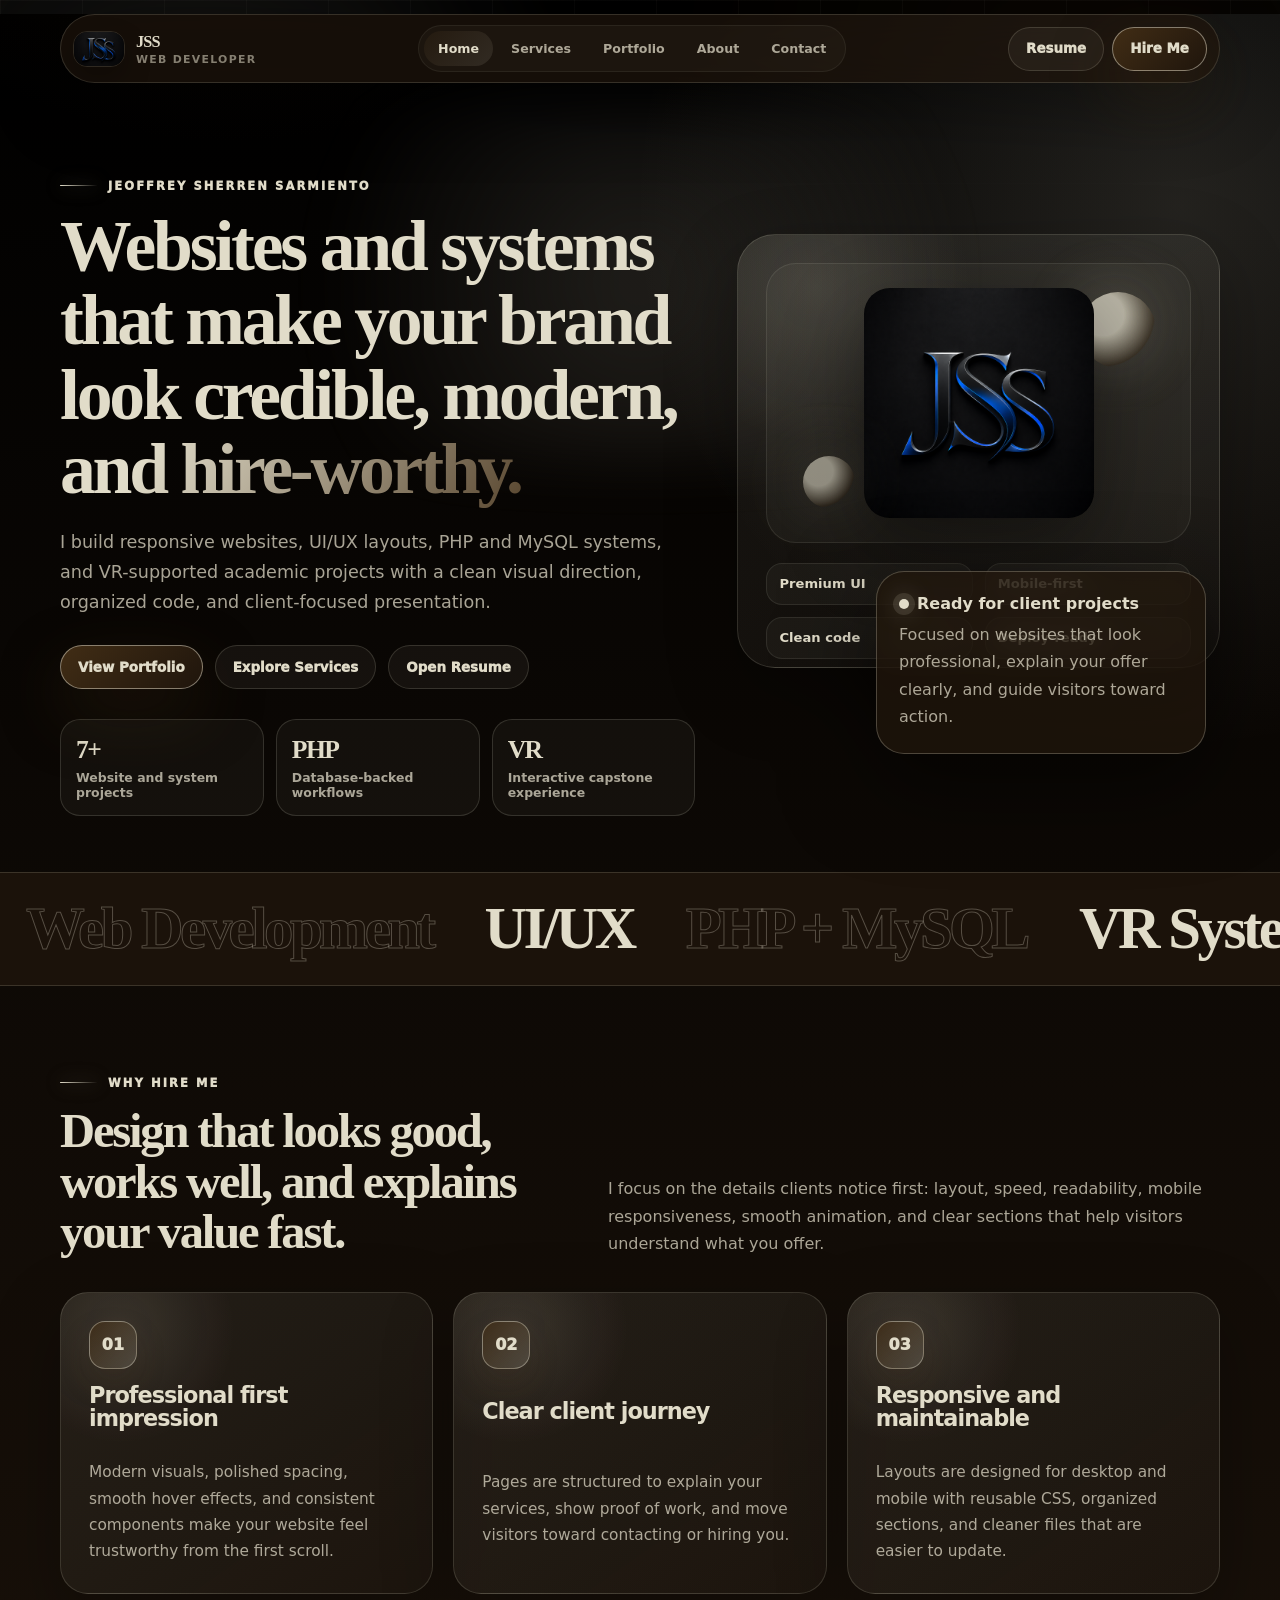
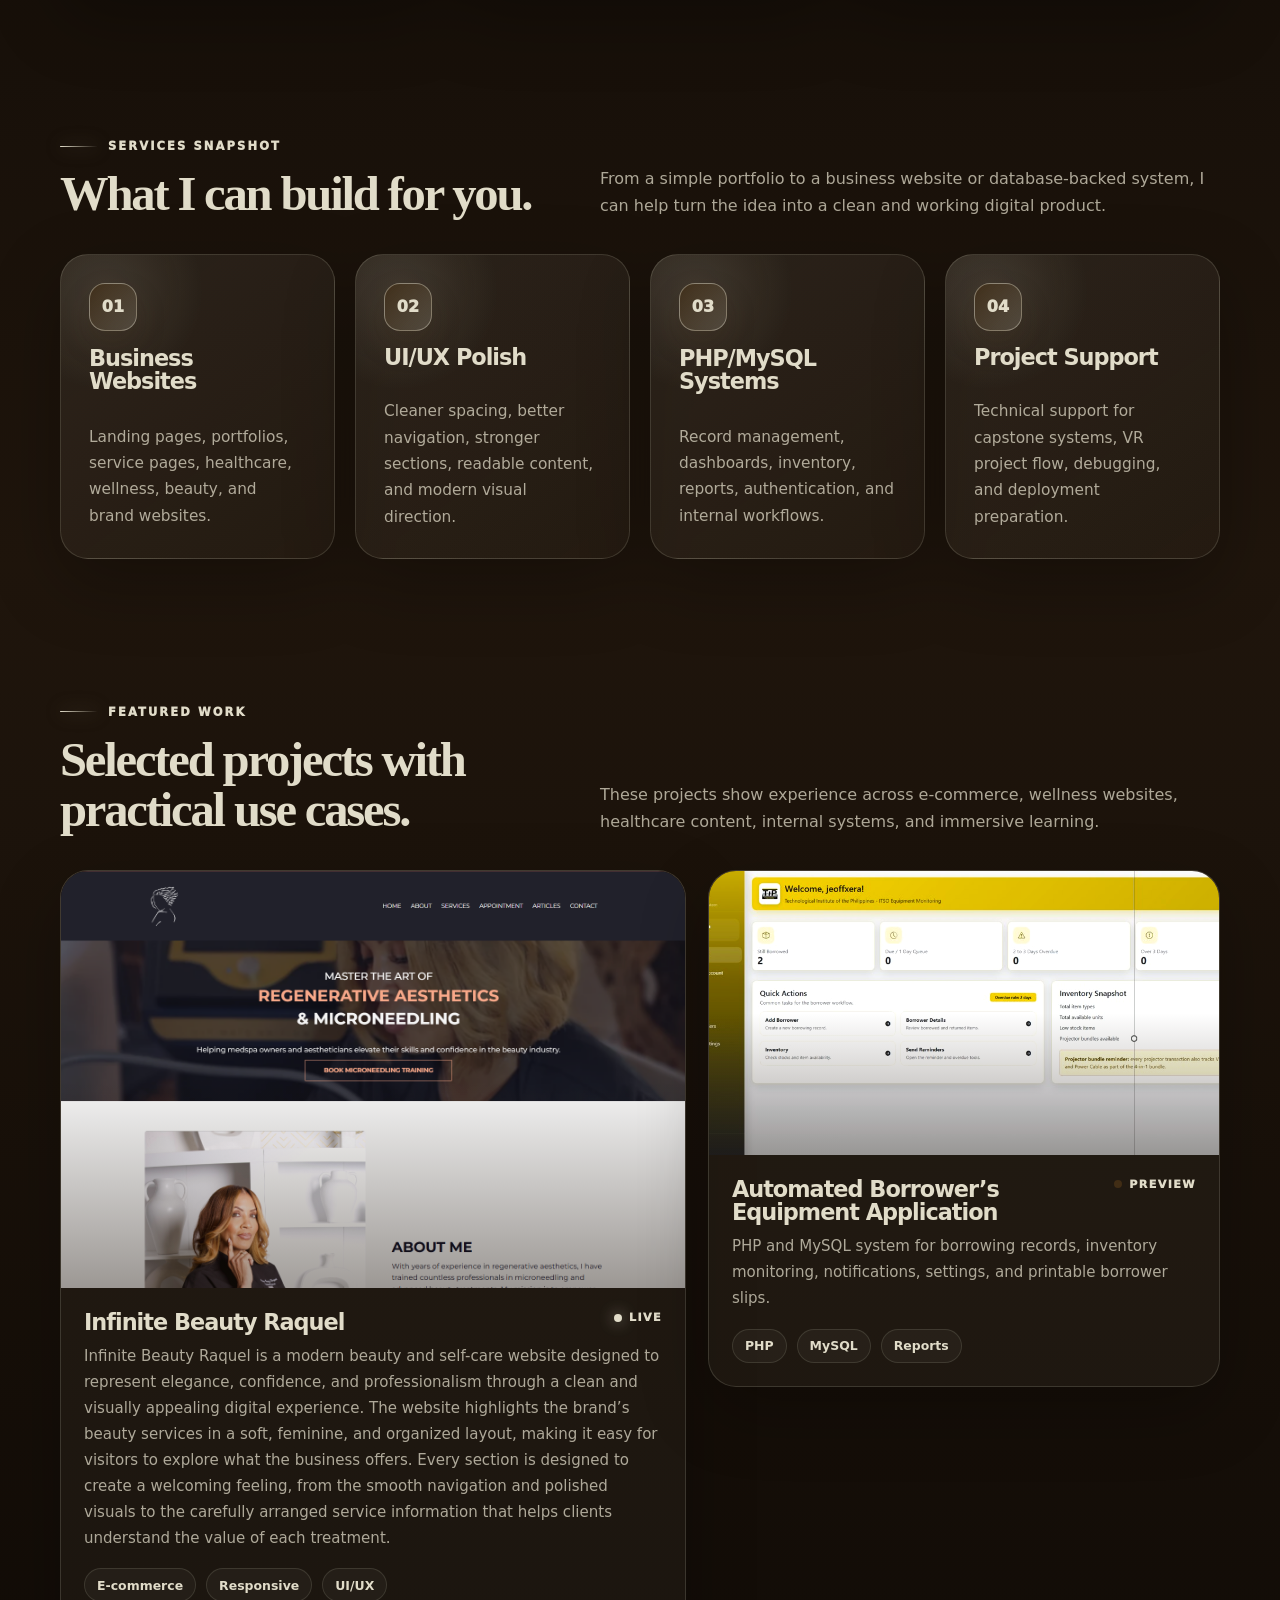
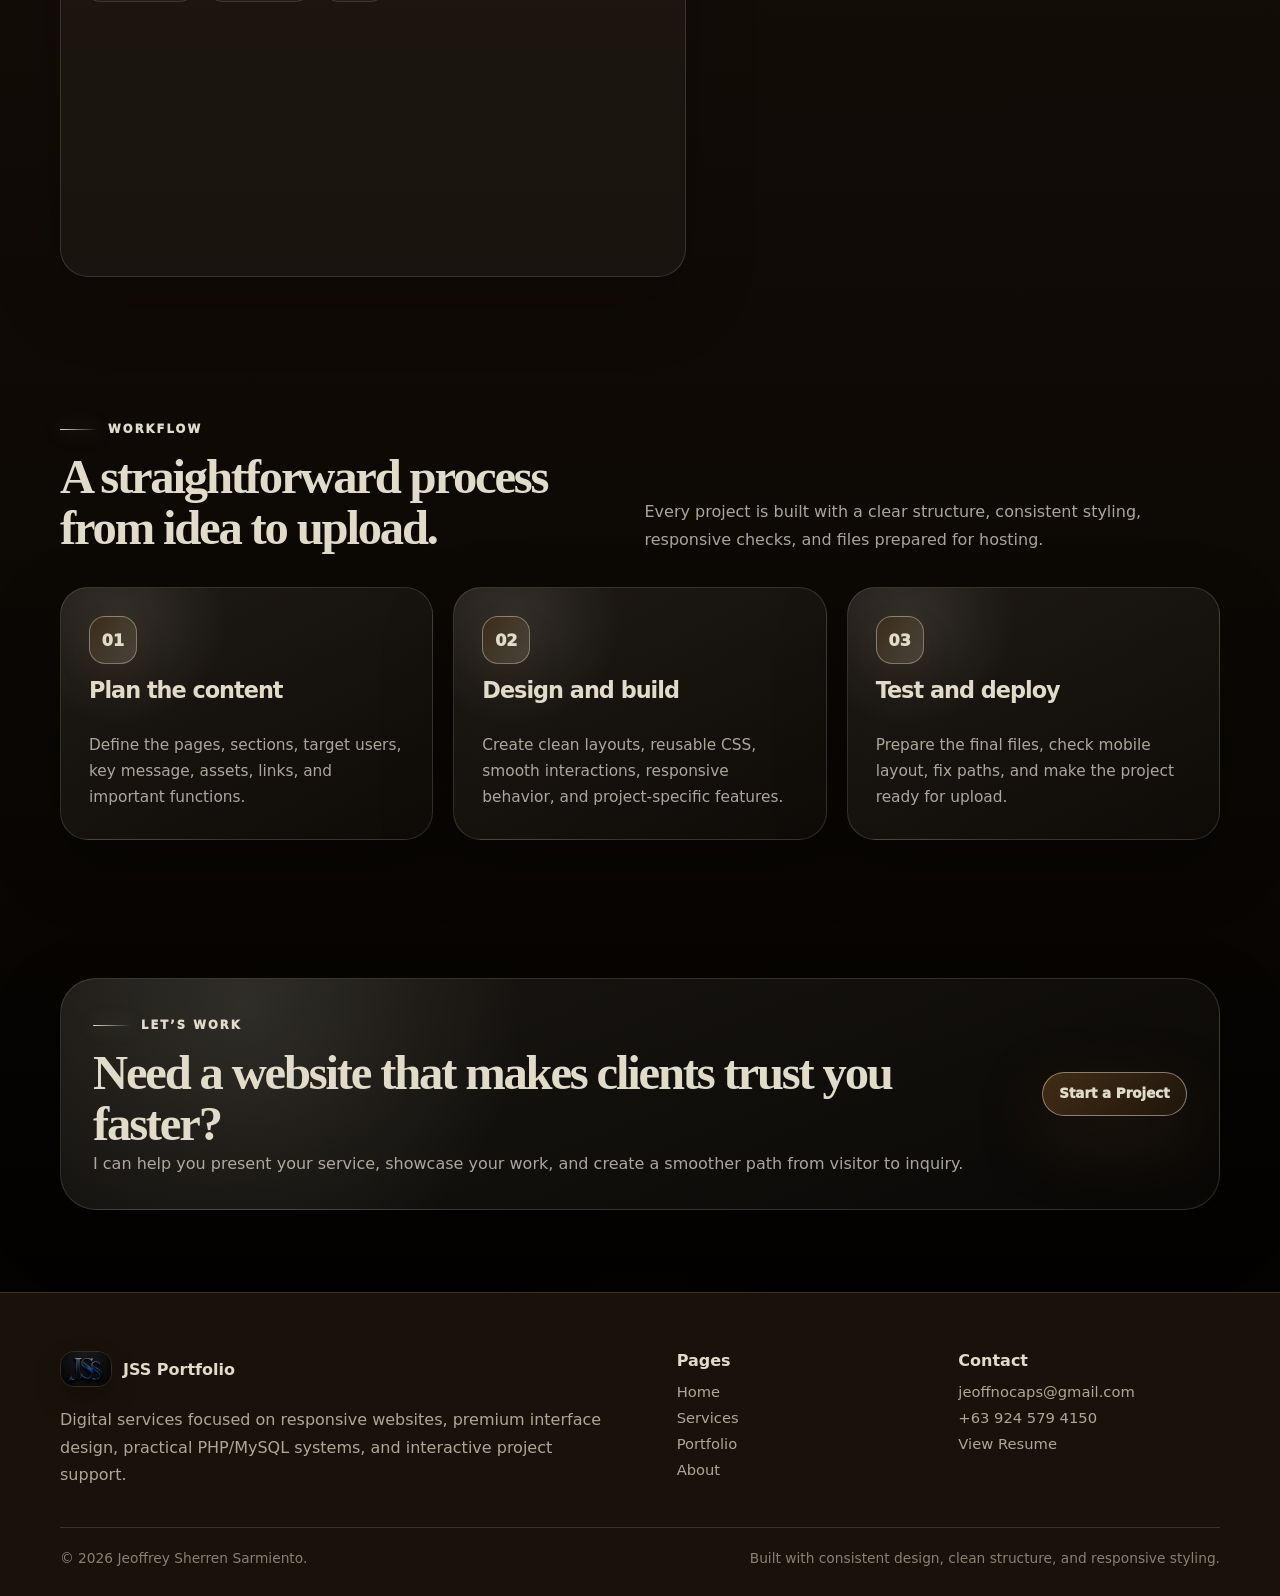
==== index.html @ bafed834 "Initial portfolio website upload Uploaded portfolio website including HTML, CSS, JavaScript, and ass" ====
<!DOCTYPE html>
<html lang="en">
<head>
  <meta charset="UTF-8">
  <meta name="viewport" content="width=device-width, initial-scale=1.0">
  <meta name="description" content="Portfolio website for Jeoffrey Sherren Sarmiento, web developer focused on clean websites, systems, UI/UX, and VR project support.">
  <title>JSS Portfolio | Jeoffrey Sherren Sarmiento</title>
  <link rel="icon" href="./assets/favicon.svg" type="image/svg+xml">
  <link rel="stylesheet" href="./style.css">
</head>
<body data-page="home">
  <div class="loader" aria-hidden="true">
  <div class="loader-content"><b>JSS</b><span>Designing your first impression</span><i></i></div>
</div>
  <header class="header">
  <a class="brand" href="./index.html" aria-label="JSS home">
    <img src="./assets/jss-logo.png" alt="JSS logo">
    <span class="brand-copy"><strong>JSS</strong><small>Web Developer</small></span>
  </a>
  <button class="menu" type="button" aria-label="Open menu" aria-expanded="false"><span></span><span></span><span></span></button>
  <nav class="nav" aria-label="Main navigation">
    <a href="./index.html" data-nav="home">Home</a>
    <a href="./services.html" data-nav="services">Services</a>
    <a href="./portfolio.html" data-nav="portfolio">Portfolio</a>
    <a href="./about.html" data-nav="about">About</a>
    <a href="./contact.html" data-nav="contact">Contact</a>
  </nav>
  <div class="top-actions">
    <a class="resume-link" href="./assets/JSarmiento_RESUME.pdf" target="_blank" rel="noopener">Resume</a>
    <a class="btn btn-primary" href="./contact.html">Hire Me</a>
  </div>
</header>
  <main>

<section class="home-hero wrap">
  <div class="hero-inner">
    <div class="hero-copy">
      <span class="small-label">Jeoffrey Sherren Sarmiento</span>
      <h1>Websites and systems that make your brand look <span class="text-gradient">credible, modern, and hire-worthy.</span></h1>
      <p class="lead">I build responsive websites, UI/UX layouts, PHP and MySQL systems, and VR-supported academic projects with a clean visual direction, organized code, and client-focused presentation.</p>
      <div class="hero-actions">
        <a class="btn btn-primary" href="./portfolio.html">View Portfolio</a>
        <a class="btn btn-ghost" href="./services.html">Explore Services</a>
        <a class="btn btn-ghost" href="./assets/JSarmiento_RESUME.pdf" target="_blank" rel="noopener">Open Resume</a>
      </div>
      <div class="hero-highlights">
        <div class="highlight-pill"><b>7+</b><span>Website and system projects</span></div>
        <div class="highlight-pill"><b>PHP</b><span>Database-backed workflows</span></div>
        <div class="highlight-pill"><b>VR</b><span>Interactive capstone experience</span></div>
      </div>
    </div>
    <aside class="hero-showcase reveal" aria-label="Portfolio capability preview">
      <div class="showcase-card showcase-card--main">
        <div class="showcase-visual">
          <span class="orb orb-one"></span>
          <img src="./assets/jss-logo.png" alt="JSS logo showcase">
          <span class="orb orb-two"></span>
        </div>
        <div class="showcase-meta">
          <span>Premium UI</span><span>Mobile-first</span><span>Clean code</span><span>Deploy-ready</span>
        </div>
      </div>
      <div class="availability-card">
        <b><span class="status-dot"></span>Ready for client projects</b>
        <p>Focused on websites that look professional, explain your offer clearly, and guide visitors toward action.</p>
      </div>
    </aside>
  </div>
</section>
<div class="marquee" aria-label="Capabilities moving from right to left">
  <div class="marquee-track">
    <span>Web Development</span><span>UI/UX</span><span>PHP + MySQL</span><span>VR Systems</span><span>Responsive Design</span><span>Technical Support</span>
    <span>Web Development</span><span>UI/UX</span><span>PHP + MySQL</span><span>VR Systems</span><span>Responsive Design</span><span>Technical Support</span>
  </div>
</div>
<section class="section wrap">
  <div class="section-head">
    <div><span class="small-label">Why Hire Me</span><h2>Design that looks good, works well, and explains your value fast.</h2></div>
    <p>I focus on the details clients notice first: layout, speed, readability, mobile responsiveness, smooth animation, and clear sections that help visitors understand what you offer.</p>
  </div>
  <div class="grid-3">
    <article class="panel value-card reveal"><span class="icon">01</span><h3>Professional first impression</h3><p>Modern visuals, polished spacing, smooth hover effects, and consistent components make your website feel trustworthy from the first scroll.</p></article>
    <article class="panel value-card reveal"><span class="icon">02</span><h3>Clear client journey</h3><p>Pages are structured to explain your services, show proof of work, and move visitors toward contacting or hiring you.</p></article>
    <article class="panel value-card reveal"><span class="icon">03</span><h3>Responsive and maintainable</h3><p>Layouts are designed for desktop and mobile with reusable CSS, organized sections, and cleaner files that are easier to update.</p></article>
  </div>
</section>
<section class="section wrap section-tight">
  <div class="section-head">
    <div><span class="small-label">Services Snapshot</span><h2>What I can build for you.</h2></div>
    <p>From a simple portfolio to a business website or database-backed system, I can help turn the idea into a clean and working digital product.</p>
  </div>
  <div class="grid-4">
    <article class="panel service-card reveal"><span class="num">01</span><h3>Business Websites</h3><p>Landing pages, portfolios, service pages, healthcare, wellness, beauty, and brand websites.</p></article>
    <article class="panel service-card reveal"><span class="num">02</span><h3>UI/UX Polish</h3><p>Cleaner spacing, better navigation, stronger sections, readable content, and modern visual direction.</p></article>
    <article class="panel service-card reveal"><span class="num">03</span><h3>PHP/MySQL Systems</h3><p>Record management, dashboards, inventory, reports, authentication, and internal workflows.</p></article>
    <article class="panel service-card reveal"><span class="num">04</span><h3>Project Support</h3><p>Technical support for capstone systems, VR project flow, debugging, and deployment preparation.</p></article>
  </div>
</section>
<section class="section wrap section-tight">
  <div class="section-head">
    <div><span class="small-label">Featured Work</span><h2>Selected projects with practical use cases.</h2></div>
    <p>These projects show experience across e-commerce, wellness websites, healthcare content, internal systems, and immersive learning.</p>
  </div>
  <div class="featured-grid">
    <a class="portfolio-card clickable reveal" href="https://infinitebeautyraquel.com/" target="_blank" rel="noopener">
      <div class="portfolio-img"><img src="./assets/ib.png" alt="Infinite Beauty Raquel website screenshot" loading="lazy"></div>
      <div class="portfolio-body"><div class="portfolio-top"><h3>Infinite Beauty Raquel</h3><span class="status">Live</span></div><p>Infinite Beauty Raquel is a modern beauty and self-care website designed to represent elegance, confidence, and professionalism through a clean and visually appealing digital experience. The website highlights the brand’s beauty services in a soft, feminine, and organized layout, making it easy for visitors to explore what the business offers. Every section is designed to create a welcoming feeling, from the smooth navigation and polished visuals to the carefully arranged service information that helps clients understand the value of each treatment.</p><div class="tag-row"><span class="tag">E-commerce</span><span class="tag">Responsive</span><span class="tag">UI/UX</span></div></div>
    </a>
    <article class="portfolio-card reveal">
      <div class="portfolio-img"><img src="./assets/borrower-system.jpg" alt="Borrower system screenshot" loading="lazy"></div>
      <div class="portfolio-body"><div class="portfolio-top"><h3>Automated Borrower’s Equipment Application</h3><span class="status private">Preview</span></div><p>PHP and MySQL system for borrowing records, inventory monitoring, notifications, settings, and printable borrower slips.</p><div class="tag-row"><span class="tag">PHP</span><span class="tag">MySQL</span><span class="tag">Reports</span></div></div>
    </article>
    <article class="portfolio-card reveal">
      <div class="portfolio-img"><img src="./assets/pia-capstone.jpg" alt="Pottery Immersive Atelier VR project screenshot" loading="lazy"></div>
      <div class="portfolio-body"><div class="portfolio-top"><h3>Pottery Immersive Atelier</h3><span class="status private">Capstone</span></div><p>VR educational game with tutorial flow, quest mode, pottery interaction, grading, feedback, and immersive learning logic.</p><div class="tag-row"><span class="tag">Unity</span><span class="tag">VR</span><span class="tag">Interactive</span></div></div>
    </article>
  </div>
</section>
<section class="section wrap section-tight">
  <div class="section-head">
    <div><span class="small-label">Workflow</span><h2>A straightforward process from idea to upload.</h2></div>
    <p>Every project is built with a clear structure, consistent styling, responsive checks, and files prepared for hosting.</p>
  </div>
  <div class="grid-3">
    <article class="panel process-card reveal"><span class="step">01</span><h3>Plan the content</h3><p>Define the pages, sections, target users, key message, assets, links, and important functions.</p></article>
    <article class="panel process-card reveal"><span class="step">02</span><h3>Design and build</h3><p>Create clean layouts, reusable CSS, smooth interactions, responsive behavior, and project-specific features.</p></article>
    <article class="panel process-card reveal"><span class="step">03</span><h3>Test and deploy</h3><p>Prepare the final files, check mobile layout, fix paths, and make the project ready for upload.</p></article>
  </div>
</section>
<section class="section wrap section-tight">
  <div class="resume-panel reveal">
    <div><span class="small-label">Let’s Work</span><h2>Need a website that makes clients trust you faster?</h2><p>I can help you present your service, showcase your work, and create a smoother path from visitor to inquiry.</p></div>
    <a class="btn btn-primary" href="./contact.html">Start a Project</a>
  </div>
</section>
  </main>
  <footer class="footer">
  <div class="footer-inner">
    <div class="footer-top">
      <div>
        <a class="footer-logo" href="./index.html"><img src="./assets/jss-logo.png" alt="JSS logo"><b>JSS Portfolio</b></a>
        <p class="footer-text">Digital services focused on responsive websites, premium interface design, practical PHP/MySQL systems, and interactive project support.</p>
      </div>
      <div class="footer-links">
        <div>
          <h4>Pages</h4>
          <a href="./index.html">Home</a>
          <a href="./services.html">Services</a>
          <a href="./portfolio.html">Portfolio</a>
          <a href="./about.html">About</a>
        </div>
        <div>
          <h4>Contact</h4>
          <a href="mailto:jeoffnocaps@gmail.com">jeoffnocaps@gmail.com</a>
          <a href="tel:+639245794150">+63 924 579 4150</a>
          <a href="./assets/JSarmiento_RESUME.pdf" target="_blank" rel="noopener">View Resume</a>
        </div>
      </div>
    </div>
    <div class="copyright"><span>&copy; 2026 Jeoffrey Sherren Sarmiento.</span><span>Built with consistent design, clean structure, and responsive styling.</span></div>
  </div>
</footer>
  <script src="./script.js"></script>
</body>
</html>
---- style.css ----
:root {
  /* ColorHunt palette: #000000 #1F150C #412D15 #E1DCC9 */
  --bg: #000000;
  --bg-soft: #1F150C;
  --panel: rgba(31, 21, 12, 0.76);
  --panel-strong: rgba(31, 21, 12, 0.94);
  --panel-glass: rgba(225, 220, 201, 0.07);
  --ink: #E1DCC9;
  --silver: #E1DCC9;
  --muted: rgba(225, 220, 201, 0.74);
  --soft: rgba(225, 220, 201, 0.55);
  --line: rgba(225, 220, 201, 0.16);
  --line-strong: rgba(225, 220, 201, 0.42);
  --blue: #412D15;
  --blue-2: #1F150C;
  --cyan: #E1DCC9;
  --violet: #412D15;
  --green: #E1DCC9;
  --max: 1160px;
  --radius: 28px;
  --radius-lg: 36px;
  --shadow: 0 28px 90px rgba(0, 0, 0, 0.52);
  --shadow-blue: 0 24px 65px rgba(65, 45, 21, 0.35);
  --ease: cubic-bezier(0.2, 0.8, 0.2, 1);
}

* {
  box-sizing: border-box;
  margin: 0;
  padding: 0;
}

html {
  scroll-behavior: smooth;
  background: var(--bg);
}

body {
  min-height: 100vh;
  color: var(--ink);
  font-family: Inter, ui-sans-serif, system-ui, -apple-system, BlinkMacSystemFont, "Segoe UI", Arial, sans-serif;
  background:
    radial-gradient(circle at 18% -8%, rgba(65, 45, 21, 0.28), transparent 32rem),
    radial-gradient(circle at 92% 4%, rgba(225, 220, 201, 0.15), transparent 34rem),
    radial-gradient(circle at 50% 105%, rgba(65, 45, 21, 0.11), transparent 36rem),
    linear-gradient(180deg, #000000 0%, #1F150C 45%, #000000 100%);
  overflow-x: hidden;
}

body::before {
  content: "";
  position: fixed;
  inset: 0;
  z-index: -3;
  pointer-events: none;
  background-image:
    linear-gradient(rgba(225, 220, 201,0.035) 1px, transparent 1px),
    linear-gradient(90deg, rgba(225, 220, 201,0.035) 1px, transparent 1px);
  background-size: 82px 82px;
  mask-image: linear-gradient(to bottom, #000 0%, transparent 82%);
}

body::after {
  content: "";
  position: fixed;
  inset: -18% -12%;
  z-index: -2;
  pointer-events: none;
  background:
    radial-gradient(circle at 24% 26%, rgba(225, 220, 201, 0.11), transparent 24rem),
    radial-gradient(circle at 76% 18%, rgba(65, 45, 21, 0.12), transparent 26rem),
    conic-gradient(from 160deg at 50% 50%, transparent, rgba(225, 220, 201, 0.08), transparent, rgba(65, 45, 21, 0.08), transparent);
  filter: blur(22px);
  opacity: 0.8;
  animation: ambientDrift 16s var(--ease) infinite alternate;
}

body.nav-open {
  overflow: hidden;
}

::selection {
  background: rgba(225, 220, 201, 0.32);
  color: #E1DCC9;
}

a {
  color: inherit;
  text-decoration: none;
}

img {
  display: block;
  max-width: 100%;
}

button,
input,
textarea,
select {
  font: inherit;
}

button {
  color: inherit;
}

main {
  position: relative;
  z-index: 1;
}

.wrap {
  width: min(calc(100% - 34px), var(--max));
  margin-inline: auto;
}

.section {
  padding: 82px 0;
}

.section-tight {
  padding-top: 56px;
}

.blue,
.text-gradient {
  color: var(--cyan);
}

.text-gradient {
  background: linear-gradient(120deg, #E1DCC9 0%, #E1DCC9 30%, #412D15 55%, #E1DCC9 82%, #E1DCC9 100%);
  background-size: 200% auto;
  -webkit-background-clip: text;
  background-clip: text;
  color: transparent;
  animation: textShine 7s linear infinite;
}

p {
  color: var(--muted);
  line-height: 1.72;
}

.lead {
  max-width: 720px;
  font-size: clamp(1rem, 1.4vw, 1.1rem);
}

h1,
h2,
h3 {
  line-height: 1.04;
  letter-spacing: -0.045em;
}

h1,
h2 {
  font-family: Georgia, "Times New Roman", serif;
  font-weight: 800;
}

h1 {
  font-size: clamp(2.45rem, 5.6vw, 5.5rem);
  max-width: 920px;
}

h2 {
  font-size: clamp(1.9rem, 3.8vw, 3.35rem);
}

h3 {
  font-size: clamp(1.1rem, 1.75vw, 1.45rem);
  color: #E1DCC9;
}

.small-label {
  display: inline-flex;
  align-items: center;
  gap: 10px;
  margin-bottom: 16px;
  color: var(--cyan);
  font-size: 0.72rem;
  font-weight: 950;
  letter-spacing: 0.18em;
  text-transform: uppercase;
}

.small-label::before {
  content: "";
  width: 38px;
  height: 1px;
  border-radius: 999px;
  background: linear-gradient(90deg, var(--cyan), transparent);
  box-shadow: 0 0 18px rgba(225, 220, 201, 0.5);
}

/* Loader */
.loader {
  position: fixed;
  inset: 0;
  z-index: 9999;
  display: grid;
  place-items: center;
  min-height: 100vh;
  min-height: 100svh;
  overflow: hidden;
  background:
    radial-gradient(circle at 50% 42%, rgba(65, 45, 21, 0.24), transparent 24rem),
    radial-gradient(circle at 50% 58%, rgba(225, 220, 201, 0.12), transparent 18rem),
    #000000;
  opacity: 1;
  visibility: visible;
  transition: opacity 0.75s var(--ease), visibility 0.75s var(--ease), transform 0.75s var(--ease);
}

.loader::before,
.loader::after {
  content: "";
  position: absolute;
  border-radius: 50%;
  pointer-events: none;
}

.loader::before {
  width: min(360px, 72vw);
  height: min(360px, 72vw);
  border: 1px solid rgba(225, 220, 201, 0.08);
  background: conic-gradient(from 0deg, transparent, rgba(225, 220, 201, 0.55), transparent 38%, rgba(65, 45, 21, 0.38), transparent 72%);
  filter: drop-shadow(0 0 34px rgba(225, 220, 201, 0.28));
  animation: spin 4.8s linear infinite;
}

.loader::after {
  width: min(250px, 58vw);
  height: min(250px, 58vw);
  background: radial-gradient(circle, rgba(225, 220, 201, 0.1), transparent 65%);
  animation: loaderPulse 1.7s var(--ease) infinite alternate;
}

.loader-content {
  position: relative;
  z-index: 1;
  display: flex;
  flex-direction: column;
  align-items: center;
  justify-content: center;
  width: 100%;
  text-align: center;
  transform: translateY(0);
}

.loader-content b {
  display: block;
  font-family: Georgia, "Times New Roman", serif;
  font-size: clamp(4rem, 13vw, 8.5rem);
  line-height: 0.9;
  letter-spacing: -0.12em;
  background: linear-gradient(115deg, #E1DCC9 0%, #412D15 34%, #E1DCC9 58%, #412D15 74%, #E1DCC9 100%);
  background-size: 230% auto;
  -webkit-background-clip: text;
  background-clip: text;
  color: transparent;
  filter: drop-shadow(0 28px 46px rgba(65, 45, 21, 0.24));
  animation: textShine 2.9s linear infinite;
}

.loader-content span {
  margin-top: 18px;
  color: var(--muted);
  font-size: 0.78rem;
  font-weight: 800;
  letter-spacing: 0.18em;
  text-transform: uppercase;
}

.loader-content i {
  display: block;
  width: min(250px, 62vw);
  height: 3px;
  margin-top: 24px;
  border-radius: 999px;
  overflow: hidden;
  background: rgba(225, 220, 201, 0.08);
}

.loader-content i::before {
  content: "";
  display: block;
  width: 45%;
  height: 100%;
  border-radius: inherit;
  background: linear-gradient(90deg, transparent, #E1DCC9, #412D15, #E1DCC9, transparent);
  animation: loadSweep 1.25s var(--ease) infinite;
}

.loader.hide {
  opacity: 0;
  visibility: hidden;
  transform: scale(1.04);
}

/* Header */
.header {
  position: sticky;
  top: 14px;
  z-index: 80;
  isolation: isolate;
  width: min(calc(100% - 28px), var(--max));
  margin: 14px auto 0;
  padding: 10px 12px;
  display: flex;
  align-items: center;
  justify-content: space-between;
  gap: 12px;
  border: 1px solid var(--line);
  border-radius: 999px;
  background: rgba(31, 21, 12, 0.68);
  -webkit-backdrop-filter: blur(22px);
  backdrop-filter: blur(22px);
  box-shadow: 0 22px 70px rgba(0, 0, 0, 0.35);
  transition: background 0.28s var(--ease), border-color 0.28s var(--ease), transform 0.28s var(--ease);
}

.header.scrolled {
  background: rgba(31, 21, 12, 0.86);
  border-color: rgba(225, 220, 201, 0.22);
}

.brand {
  display: inline-flex;
  align-items: center;
  gap: 11px;
  min-width: 170px;
}

.brand img,
.footer-logo img {
  width: 52px;
  height: 36px;
  object-fit: cover;
  border: 1px solid rgba(225, 220, 201, 0.13);
  border-radius: 14px;
  box-shadow: 0 12px 26px rgba(0, 0, 0, 0.25);
}

.brand-copy {
  display: grid;
  gap: 1px;
}

.brand strong {
  font-family: Georgia, "Times New Roman", serif;
  font-size: 1.02rem;
  letter-spacing: -0.05em;
}

.brand small {
  color: var(--soft);
  font-size: 0.68rem;
  font-weight: 800;
  letter-spacing: 0.12em;
  text-transform: uppercase;
}

.nav {
  display: flex;
  align-items: center;
  gap: 4px;
  padding: 5px;
  border: 1px solid rgba(225, 220, 201, 0.075);
  border-radius: 999px;
  background: rgba(225, 220, 201, 0.035);
  z-index: 999;
}

.nav a {
  display: block;
  padding: 10px 14px;
  border-radius: 999px;
  color: var(--muted);
  font-size: 0.79rem;
  font-weight: 900;
  transition: color 0.25s var(--ease), background 0.25s var(--ease), transform 0.25s var(--ease);
}

.nav a:hover,
.nav a.active {
  color: #E1DCC9;
  background: linear-gradient(135deg, rgba(65, 45, 21, 0.22), rgba(225, 220, 201, 0.11));
}

.nav a:hover {
  transform: translateY(-1px);
}

.top-actions {
  display: flex;
  align-items: center;
  gap: 8px;
}

.resume-link,
.btn {
  position: relative;
  isolation: isolate;
  overflow: hidden;
  display: inline-flex;
  align-items: center;
  justify-content: center;
  gap: 9px;
  min-height: 44px;
  padding: 0 17px;
  border: 1px solid var(--line);
  border-radius: 999px;
  color: #E1DCC9;
  font-size: 0.84rem;
  font-weight: 950;
  white-space: nowrap;
  transition: transform 0.3s var(--ease), border-color 0.3s var(--ease), box-shadow 0.3s var(--ease), background 0.3s var(--ease);
}

.resume-link::before,
.btn::before {
  content: "";
  position: absolute;
  inset: 0;
  z-index: -1;
  background: linear-gradient(115deg, transparent 0%, rgba(225, 220, 201, 0.16) 45%, transparent 58%);
  transform: translateX(-120%);
  transition: transform 0.5s var(--ease);
}

.resume-link {
  background: rgba(225, 220, 201, 0.055);
}

.btn-primary {
  border-color: rgba(225, 220, 201, 0.5);
  background: linear-gradient(135deg, #412D15, #1F150C);
  box-shadow: var(--shadow-blue);
}

.btn-ghost {
  background: rgba(225, 220, 201, 0.055);
}

.resume-link:hover,
.btn:hover {
  transform: translateY(-3px);
  border-color: rgba(225, 220, 201, 0.55);
  box-shadow: 0 22px 50px rgba(0, 0, 0, 0.28);
}

.resume-link:hover::before,
.btn:hover::before {
  transform: translateX(120%);
}

.menu {
  position: relative;
  z-index: 1000;
  display: none;
  width: 44px;
  height: 44px;
  flex: 0 0 44px;
  align-items: center;
  justify-content: center;
  flex-direction: column;
  gap: 5px;
  border: 0;
  border-radius: 50%;
  background: rgba(225, 220, 201, 0.08);
  cursor: pointer;
  transition: background 0.25s var(--ease), transform 0.25s var(--ease);
}

.menu span {
  display: block;
  width: 18px;
  height: 2px;
  border-radius: 999px;
  background: #E1DCC9;
  transition: transform 0.25s var(--ease), opacity 0.25s var(--ease);
}

.menu.active {
  background: rgba(65, 45, 21, 0.3);
}

.menu.active span:nth-child(1) {
  transform: translateY(7px) rotate(45deg);
}

.menu.active span:nth-child(2) {
  opacity: 0;
}

.menu.active span:nth-child(3) {
  transform: translateY(-7px) rotate(-45deg);
}

/* Hero */
.home-hero,
.page-hero {
  position: relative;
  padding: 88px 0 56px;
}

.home-hero::before,
.page-hero::before {
  content: "";
  position: absolute;
  left: 50%;
  top: 20px;
  width: min(860px, 92vw);
  height: 360px;
  transform: translateX(-50%);
  border-radius: 999px;
  background: radial-gradient(circle, rgba(225, 220, 201, 0.13), transparent 70%);
  filter: blur(30px);
  pointer-events: none;
  z-index: -1;
}

.hero-inner {
  display: grid;
  grid-template-columns: minmax(0, 1.08fr) minmax(330px, 0.82fr);
  gap: 42px;
  align-items: center;
}

.page-hero .hero-inner {
  align-items: end;
}

.hero-copy {
  position: relative;
}

.hero-copy .lead,
.page-hero .lead {
  margin-top: 20px;
}

.hero-actions {
  display: flex;
  flex-wrap: wrap;
  gap: 12px;
  margin-top: 28px;
}

.hero-highlights,
.metrics {
  display: grid;
  grid-template-columns: repeat(3, 1fr);
  gap: 12px;
  margin-top: 30px;
}

.highlight-pill,
.metric {
  border: 1px solid var(--line);
  border-radius: 20px;
  background: rgba(225, 220, 201, 0.045);
  padding: 15px;
  min-height: 88px;
}

.highlight-pill b,
.metric b {
  display: block;
  color: #E1DCC9;
  font-family: Georgia, "Times New Roman", serif;
  font-size: 1.6rem;
  letter-spacing: -0.06em;
}

.highlight-pill span,
.metric span {
  display: block;
  margin-top: 5px;
  color: var(--muted);
  font-size: 0.78rem;
  font-weight: 800;
}

.hero-showcase {
  position: relative;
  min-height: 520px;
}

.showcase-card,
.hero-note,
.panel,
.contact-card,
.resume-panel,
.timeline-item,
.full-service-card,
.mini-service-card {
  position: relative;
  overflow: hidden;
  border: 1px solid var(--line);
  background:
    radial-gradient(circle at 16% 12%, rgba(225, 220, 201, 0.12), transparent 28%),
    linear-gradient(145deg, rgba(225, 220, 201, 0.085), rgba(225, 220, 201, 0.026));
  box-shadow: 0 24px 70px rgba(0, 0, 0, 0.28);
}

.showcase-card::before,
.hero-note::before,
.panel::before,
.contact-card::before,
.resume-panel::before,
.timeline-item::before,
.full-service-card::before,
.mini-service-card::before,
.portfolio-card::before {
  content: "";
  position: absolute;
  inset: 0;
  pointer-events: none;
  background: linear-gradient(115deg, transparent 0%, rgba(225, 220, 201, 0.07) 42%, transparent 58%);
  opacity: 0;
  transform: translateX(-20%);
  transition: opacity 0.35s var(--ease), transform 0.6s var(--ease);
}

.showcase-card:hover::before,
.hero-note:hover::before,
.panel:hover::before,
.contact-card:hover::before,
.resume-panel:hover::before,
.timeline-item:hover::before,
.full-service-card:hover::before,
.mini-service-card:hover::before,
.portfolio-card:hover::before {
  opacity: 1;
  transform: translateX(20%);
}

.showcase-card--main {
  position: absolute;
  inset: 0 0 86px 0;
  display: flex;
  flex-direction: column;
  justify-content: space-between;
  padding: 28px;
  border-radius: 38px;
}

.showcase-visual {
  position: relative;
  display: grid;
  place-items: center;
  min-height: 280px;
  border: 1px solid rgba(225, 220, 201, 0.1);
  border-radius: 30px;
  background:
    radial-gradient(circle at 50% 45%, rgba(225, 220, 201, 0.16), transparent 38%),
    rgba(225, 220, 201, 0.04);
}

.showcase-visual img {
  width: min(230px, 58vw);
  border-radius: 26px;
  filter: drop-shadow(0 28px 40px rgba(0, 0, 0, 0.42));
  animation: floatSoft 5s var(--ease) infinite alternate;
}

.orb {
  position: absolute;
  width: 76px;
  height: 76px;
  border-radius: 50%;
  background: radial-gradient(circle at 30% 30%, #E1DCC9, var(--cyan) 28%, rgba(65, 45, 21, 0.4) 68%, transparent 70%);
  filter: blur(0.2px) drop-shadow(0 0 32px rgba(225, 220, 201, 0.38));
  opacity: 0.78;
}

.orb-one {
  top: 28px;
  right: 34px;
  animation: floatSoft 4.4s var(--ease) infinite alternate;
}

.orb-two {
  left: 36px;
  bottom: 34px;
  width: 52px;
  height: 52px;
  opacity: 0.58;
  animation: floatSoft 5.5s var(--ease) infinite alternate-reverse;
}

.showcase-meta {
  display: grid;
  grid-template-columns: 1fr 1fr;
  gap: 12px;
  margin-top: 20px;
}

.showcase-meta span,
.deliverable-list span {
  display: inline-flex;
  align-items: center;
  gap: 8px;
  min-height: 42px;
  padding: 10px 12px;
  border: 1px solid rgba(225, 220, 201, 0.1);
  border-radius: 16px;
  color: var(--silver);
  font-size: 0.82rem;
  font-weight: 850;
  background: rgba(225, 220, 201, 0.045);
}

.availability-card {
  position: absolute;
  right: 14px;
  bottom: 0;
  width: min(330px, calc(100% - 28px));
  padding: 22px;
  border-radius: 28px;
  border: 1px solid rgba(225, 220, 201, 0.26);
  background: rgba(31, 21, 12, 0.82);
  -webkit-backdrop-filter: blur(16px);
  backdrop-filter: blur(16px);
  box-shadow: var(--shadow);
}

.availability-card b {
  display: block;
  margin-bottom: 8px;
  color: #E1DCC9;
}

.status-dot {
  display: inline-block;
  width: 10px;
  height: 10px;
  margin-right: 8px;
  border-radius: 50%;
  background: var(--green);
  box-shadow: 0 0 0 6px rgba(225, 220, 201, 0.12), 0 0 24px rgba(225, 220, 201, 0.58);
  animation: pulseDot 1.6s var(--ease) infinite;
}

.hero-note {
  border-radius: var(--radius);
  padding: 28px;
}

.hero-note b {
  display: block;
  margin-bottom: 9px;
  color: #E1DCC9;
  font-size: 1.04rem;
}

.hero-note p {
  margin: 0;
  font-size: 0.96rem;
}

/* Marquee */
.marquee {
  border-block: 1px solid var(--line);
  background: rgba(31, 21, 12, 0.78);
  overflow: hidden;
  white-space: nowrap;
}

.marquee-track {
  display: flex;
  width: max-content;
  will-change: transform;
  animation: tickerRTL 28s linear infinite;
}

.marquee:hover .marquee-track {
  animation-play-state: paused;
}

.marquee span {
  padding: 22px 26px;
  color: transparent;
  -webkit-text-stroke: 1px rgba(225, 220, 201, 0.3);
  font-family: Georgia, "Times New Roman", serif;
  font-size: clamp(1.8rem, 4.6vw, 3.8rem);
  font-weight: 900;
  letter-spacing: -0.06em;
}

.marquee span:nth-child(even) {
  color: #E1DCC9;
  -webkit-text-stroke: 0;
}

/* Sections and cards */
.section-head {
  display: flex;
  align-items: end;
  justify-content: space-between;
  gap: 26px;
  margin-bottom: 34px;
}

.section-head p {
  max-width: 620px;
}

.grid-2,
.grid-3,
.grid-4 {
  display: grid;
  gap: 20px;
}

.grid-2 {
  grid-template-columns: repeat(2, 1fr);
}

.grid-3 {
  grid-template-columns: repeat(3, 1fr);
}

.grid-4 {
  grid-template-columns: repeat(4, 1fr);
}

.panel {
  min-height: 100%;
  border-radius: var(--radius);
  padding: 28px;
  transition: transform 0.32s var(--ease), border-color 0.32s var(--ease), box-shadow 0.32s var(--ease);
}

.panel:hover,
.full-service-card:hover,
.mini-service-card:hover,
.contact-card:hover,
.timeline-item:hover {
  transform: translateY(-6px);
  border-color: var(--line-strong);
  box-shadow: 0 34px 90px rgba(0, 0, 0, 0.34);
}

.value-card,
.service-card,
.process-card {
  display: grid;
  gap: 15px;
}

.value-card .icon,
.service-card .num,
.process-card .step,
.num-pill {
  width: 48px;
  height: 48px;
  display: inline-flex;
  align-items: center;
  justify-content: center;
  border: 1px solid rgba(225, 220, 201, 0.42);
  border-radius: 16px;
  color: #E1DCC9;
  font-weight: 950;
  background: linear-gradient(135deg, rgba(65, 45, 21, 0.75), rgba(225, 220, 201, 0.16));
  box-shadow: 0 14px 30px rgba(65, 45, 21, 0.18);
}

.value-card p,
.service-card p,
.process-card p,
.panel p {
  font-size: 0.96rem;
}

.featured-grid,
.portfolio-grid {
  display: grid;
  grid-template-columns: repeat(2, 1fr);
  gap: 22px;
}

.featured-grid {
  grid-template-columns: 1.1fr 0.9fr;
}

.featured-grid .portfolio-card:first-child {
  grid-row: span 2;
}

.featured-grid .portfolio-card:first-child .portfolio-img {
  aspect-ratio: 16 / 10.7;
}

.stack-card {
  min-height: 100%;
}

.stack-card h3,
.panel h3,
.contact-card h2 {
  margin-bottom: 14px;
}

.skill-grid,
.tag-row,
.deliverable-list,
.tool-list {
  display: flex;
  flex-wrap: wrap;
  gap: 10px;
}

.chip,
.tag,
.tool-list span,
.service-tag-list span,
.mini-tags span {
  display: inline-flex;
  align-items: center;
  min-height: 34px;
  padding: 8px 12px;
  border: 1px solid rgba(225, 220, 201, 0.13);
  border-radius: 999px;
  color: var(--silver);
  font-size: 0.78rem;
  font-weight: 850;
  background: rgba(225, 220, 201, 0.045);
}

.chip {
  background: rgba(225, 220, 201, 0.055);
}

.platform-grid {
  display: grid;
  grid-template-columns: repeat(5, 1fr);
  gap: 12px;
}

.platform-grid.two-col {
  grid-template-columns: repeat(2, 1fr);
}

.platform-pill {
  display: flex;
  align-items: center;
  gap: 11px;
  min-height: 64px;
  padding: 12px;
  border: 1px solid var(--line);
  border-radius: 18px;
  background: rgba(225, 220, 201, 0.045);
  transition: transform 0.28s var(--ease), border-color 0.28s var(--ease), background 0.28s var(--ease);
}

.platform-pill:hover {
  transform: translateY(-4px);
  border-color: rgba(225, 220, 201, 0.4);
  background: rgba(225, 220, 201, 0.055);
}

.platform-icon {
  width: 36px;
  height: 36px;
  flex: 0 0 36px;
  display: grid;
  place-items: center;
  border-radius: 13px;
  color: #E1DCC9;
  font-size: 0.76rem;
  font-weight: 950;
  background: linear-gradient(135deg, rgba(65, 45, 21, 0.62), rgba(225, 220, 201, 0.14));
}

.platform-pill span:last-child {
  color: var(--silver);
  font-size: 0.88rem;
  font-weight: 850;
}

/* Services */
.services-clean-section {
  padding-top: 62px;
}

.services-clean-grid {
  display: grid;
  grid-template-columns: repeat(2, 1fr);
  gap: 22px;
}

.full-service-card,
.mini-service-card {
  border-radius: var(--radius);
  padding: 30px;
  transition: transform 0.32s var(--ease), border-color 0.32s var(--ease), box-shadow 0.32s var(--ease);
}

.full-service-card {
  min-height: 310px;
}

.full-service-head,
.mini-card-top {
  display: flex;
  align-items: center;
  gap: 16px;
  margin-bottom: 22px;
}

.full-service-head h3,
.mini-card-top h3 {
  margin: 0;
}

.service-tag-list,
.mini-tags {
  margin-top: 26px;
}

.deliverable-list {
  margin-top: 22px;
}

/* Portfolio */
.portfolio-group {
  margin-bottom: 62px;
}

.portfolio-group:last-child {
  margin-bottom: 0;
}

.group-title {
  display: flex;
  align-items: end;
  justify-content: space-between;
  gap: 22px;
  margin-bottom: 24px;
  padding-bottom: 18px;
  border-bottom: 1px solid var(--line);
}

.group-title p {
  max-width: 580px;
}

.portfolio-card {
  position: relative;
  display: block;
  overflow: hidden;
  border: 1px solid var(--line);
  border-radius: var(--radius);
  background: rgba(225, 220, 201, 0.045);
  box-shadow: 0 24px 70px rgba(0, 0, 0, 0.24);
  transition: transform 0.34s var(--ease), border-color 0.34s var(--ease), box-shadow 0.34s var(--ease);
}

.portfolio-card.clickable:hover,
.portfolio-card:hover {
  transform: translateY(-7px);
  border-color: rgba(225, 220, 201, 0.42);
  box-shadow: 0 36px 95px rgba(0, 0, 0, 0.38);
}

.portfolio-img {
  position: relative;
  aspect-ratio: 16 / 8.9;
  overflow: hidden;
  background: #1F150C;
}

.portfolio-img::after {
  content: "";
  position: absolute;
  inset: 0;
  pointer-events: none;
  background: linear-gradient(180deg, transparent 50%, rgba(31, 21, 12, 0.42));
}

.portfolio-img img {
  width: 100%;
  height: 100%;
  object-fit: cover;
  filter: saturate(1.06) contrast(1.03);
  transition: transform 0.62s var(--ease), filter 0.62s var(--ease);
}

.portfolio-card:hover .portfolio-img img {
  transform: scale(1.055);
  filter: saturate(1.16) contrast(1.05);
}

.portfolio-body {
  padding: 23px;
}

.portfolio-top {
  display: flex;
  align-items: flex-start;
  justify-content: space-between;
  gap: 16px;
  margin-bottom: 10px;
}

.portfolio-body p {
  font-size: 0.94rem;
}

.status {
  display: inline-flex;
  align-items: center;
  gap: 7px;
  white-space: nowrap;
  color: var(--cyan);
  font-size: 0.7rem;
  font-weight: 950;
  text-transform: uppercase;
  letter-spacing: 0.12em;
}

.status::before {
  content: "";
  width: 8px;
  height: 8px;
  border-radius: 50%;
  background: var(--green);
  box-shadow: 0 0 16px rgba(225, 220, 201, 0.7);
}

.status.private {
  color: #E1DCC9;
}

.status.private::before {
  background: #412D15;
  box-shadow: none;
}

.tag-row {
  margin-top: 17px;
}

/* About */
.about-card {
  display: grid;
  grid-template-columns: 0.72fr 1fr;
  gap: 28px;
  align-items: center;
}

.portrait-box {
  min-height: 430px;
  display: flex;
  align-items: end;
  justify-content: center;
  overflow: hidden;
  border: 1px solid var(--line);
  border-radius: 30px;
  background:
    radial-gradient(circle at 50% 24%, rgba(225, 220, 201, 0.16), transparent 34%),
    linear-gradient(145deg, rgba(225, 220, 201, 0.08), rgba(225, 220, 201, 0.02));
}

.portrait-box img {
  max-height: 416px;
  object-fit: contain;
  filter: drop-shadow(0 28px 48px rgba(0, 0, 0, 0.55));
}

.profile-copy p + p {
  margin-top: 14px;
}

.timeline {
  display: grid;
  gap: 16px;
}

.timeline-item {
  display: grid;
  grid-template-columns: 150px 1fr;
  gap: 20px;
  border-radius: 24px;
  padding: 20px;
  transition: transform 0.32s var(--ease), border-color 0.32s var(--ease), box-shadow 0.32s var(--ease);
}

.timeline-item time {
  color: var(--cyan);
  font-size: 0.82rem;
  font-weight: 950;
  letter-spacing: 0.08em;
  text-transform: uppercase;
}

.timeline-item h3 {
  margin-bottom: 7px;
}

.strength-list {
  display: grid;
  gap: 12px;
  margin-top: 18px;
}

.strength-list li {
  list-style: none;
  position: relative;
  padding-left: 25px;
  color: var(--muted);
  line-height: 1.62;
}

.strength-list li::before {
  content: "";
  position: absolute;
  left: 0;
  top: 0.62em;
  width: 9px;
  height: 9px;
  border-radius: 50%;
  background: var(--cyan);
  box-shadow: 0 0 18px rgba(225, 220, 201, 0.68);
}

/* Contact */
.contact-layout {
  display: grid;
  grid-template-columns: 0.82fr 1fr;
  gap: 22px;
  align-items: start;
}

.contact-card {
  border-radius: var(--radius);
  padding: 28px;
}

.contact-list {
  display: grid;
  gap: 13px;
  margin-top: 22px;
}

.contact-list a,
.contact-list span {
  display: flex;
  align-items: center;
  justify-content: space-between;
  gap: 12px;
  min-height: 54px;
  padding: 14px 16px;
  border: 1px solid var(--line);
  border-radius: 18px;
  color: var(--silver);
  background: rgba(225, 220, 201, 0.045);
  transition: transform 0.26s var(--ease), border-color 0.26s var(--ease), background 0.26s var(--ease);
}

.contact-list a:hover {
  transform: translateX(5px);
  border-color: rgba(225, 220, 201, 0.42);
  background: rgba(225, 220, 201, 0.055);
}

.form {
  display: grid;
  gap: 13px;
}

.input {
  width: 100%;
  min-height: 52px;
  border: 1px solid var(--line);
  border-radius: 18px;
  background: rgba(225, 220, 201, 0.06);
  color: #E1DCC9;
  padding: 14px 16px;
  outline: none;
  transition: border-color 0.25s var(--ease), box-shadow 0.25s var(--ease), background 0.25s var(--ease);
}

.input::placeholder {
  color: rgba(225, 220, 201, 0.72);
}

.input:focus {
  border-color: rgba(225, 220, 201, 0.58);
  background: rgba(225, 220, 201, 0.075);
  box-shadow: 0 0 0 4px rgba(225, 220, 201, 0.09);
}

textarea.input {
  min-height: 150px;
  resize: vertical;
}

select.input {
  color-scheme: dark;
  background-color: #1F150C;
  color: #E1DCC9;
}

select.input option {
  background-color: #1F150C;
  color: #E1DCC9;
}

select.input option:checked,
select.input option:hover {
  background-color: var(--blue);
  color: #E1DCC9;
}

/* CTA and footer */
.resume-panel {
  display: flex;
  align-items: center;
  justify-content: space-between;
  gap: 24px;
  padding: 32px;
  border-radius: var(--radius-lg);
}

.footer {
  position: relative;
  z-index: 1;
  padding: 58px 0 30px;
  border-top: 1px solid var(--line);
  background: rgba(31, 21, 12, 0.86);
}

.footer-inner {
  width: min(calc(100% - 34px), var(--max));
  margin-inline: auto;
}

.footer-top {
  display: grid;
  grid-template-columns: 1fr 0.92fr;
  gap: 26px;
}

.footer-logo {
  display: inline-flex;
  align-items: center;
  gap: 11px;
  color: #E1DCC9;
  font-weight: 950;
}

.footer-text {
  max-width: 550px;
  margin-top: 15px;
}

.footer-links {
  display: grid;
  grid-template-columns: 1fr 1fr;
  gap: 20px;
}

.footer-links h4 {
  margin-bottom: 13px;
  color: #E1DCC9;
}

.footer-links a {
  display: block;
  color: var(--muted);
  margin: 9px 0;
  font-size: 0.92rem;
  transition: color 0.25s var(--ease), transform 0.25s var(--ease);
}

.footer-links a:hover {
  color: #E1DCC9;
  transform: translateX(4px);
}

.copyright {
  display: flex;
  justify-content: space-between;
  gap: 18px;
  margin-top: 38px;
  padding-top: 22px;
  border-top: 1px solid var(--line);
  color: var(--soft);
  font-size: 0.86rem;
}

/* Reveal animation */
.reveal {
  opacity: 0;
  transform: translateY(24px) scale(0.985);
  filter: blur(7px);
  transition: opacity 0.76s var(--ease), transform 0.76s var(--ease), filter 0.76s var(--ease);
}

.reveal.show {
  opacity: 1;
  transform: none;
  filter: blur(0);
}

.site-ready .hero-copy {
  animation: fadeUp 0.82s var(--ease) both;
}

.site-ready .hero-showcase {
  animation: fadeUp 0.9s var(--ease) 0.12s both;
}

/* Keyframes */
@keyframes ambientDrift {
  0% { transform: translate3d(-1.5%, -1%, 0) rotate(0deg) scale(1); }
  100% { transform: translate3d(1.5%, 1%, 0) rotate(6deg) scale(1.04); }
}

@keyframes spin {
  to { transform: rotate(360deg); }
}

@keyframes loaderPulse {
  from { transform: scale(0.92); opacity: 0.52; }
  to { transform: scale(1.08); opacity: 0.88; }
}

@keyframes textShine {
  to { background-position: 200% center; }
}

@keyframes loadSweep {
  0% { transform: translateX(-120%); }
  100% { transform: translateX(245%); }
}

@keyframes tickerRTL {
  0% { transform: translateX(0); }
  100% { transform: translateX(-50%); }
}

@keyframes floatSoft {
  from { transform: translateY(0); }
  to { transform: translateY(-14px); }
}

@keyframes pulseDot {
  0%, 100% { transform: scale(1); opacity: 0.92; }
  50% { transform: scale(0.72); opacity: 0.62; }
}

@keyframes fadeUp {
  from { opacity: 0; transform: translateY(18px); filter: blur(6px); }
  to { opacity: 1; transform: none; filter: blur(0); }
}

/* Responsive */
@media (max-width: 980px) {
  .header {
    align-items: center;
    border-radius: 28px;
  }

  .menu {
    display: flex;
    order: 3;
  }

  .nav {
    position: absolute;
    left: 12px;
    right: 12px;
    top: 68px;
    display: flex;
    flex-direction: column;
    align-items: stretch;
    gap: 7px;
    padding: 12px;
    border-radius: 24px;
    background: rgba(31, 21, 12, 0.96);
    -webkit-backdrop-filter: blur(20px);
    backdrop-filter: blur(20px);
    pointer-events: none;
    opacity: 0;
    transform: translateY(-10px) scale(0.985);
    box-shadow: 0 28px 70px rgba(0, 0, 0, 0.46);
    transition: opacity 0.24s var(--ease), transform 0.24s var(--ease);
  }

  .nav.open {
    pointer-events: auto;
    opacity: 1;
    transform: translateY(0) scale(1);
  }

  .nav a {
    min-height: 46px;
    display: flex;
    align-items: center;
    justify-content: center;
    width: 100%;
  }

  .top-actions {
    display: none;
  }

  .hero-inner,
  .page-hero .hero-inner,
  .grid-2,
  .grid-3,
  .grid-4,
  .footer-top,
  .contact-layout,
  .about-card,
  .services-clean-grid,
  .featured-grid {
    grid-template-columns: 1fr;
  }

  .hero-showcase {
    min-height: 480px;
  }

  .featured-grid .portfolio-card:first-child {
    grid-row: auto;
  }

  .section-head,
  .group-title,
  .resume-panel {
    display: block;
  }

  .section-head p,
  .group-title p {
    margin-top: 12px;
  }

  .resume-panel .btn {
    margin-top: 20px;
  }

  .platform-grid {
    grid-template-columns: repeat(2, 1fr);
  }

  .timeline-item {
    grid-template-columns: 1fr;
  }

  .portrait-box {
    min-height: 360px;
  }

  .portrait-box img {
    max-height: 350px;
  }
}

@media (max-width: 680px) {
  .wrap,
  .footer-inner {
    width: min(calc(100% - 26px), var(--max));
  }

  .header {
    width: min(calc(100% - 22px), var(--max));
    margin-top: 10px;
    top: 10px;
    padding: 9px 10px;
  }

  .brand {
    min-width: auto;
  }

  .brand small {
    display: none;
  }

  .brand img,
  .footer-logo img {
    width: 48px;
    height: 34px;
  }

  .home-hero,
  .page-hero {
    padding: 68px 0 44px;
  }

  h1 {
    font-size: clamp(2.25rem, 13vw, 3.35rem);
  }

  h2 {
    font-size: clamp(1.7rem, 9vw, 2.35rem);
  }

  .section {
    padding: 60px 0;
  }

  .hero-actions,
  .resume-panel .btn {
    width: 100%;
  }

  .btn,
  .resume-link {
    width: 100%;
  }

  .hero-highlights,
  .metrics,
  .showcase-meta {
    grid-template-columns: 1fr;
  }

  .hero-showcase {
    min-height: auto;
  }

  .showcase-card--main,
  .availability-card {
    position: relative;
    inset: auto;
    width: 100%;
  }

  .availability-card {
    margin-top: 14px;
  }

  .showcase-visual {
    min-height: 230px;
  }

  .marquee span {
    padding: 17px 16px;
    font-size: 2.05rem;
  }

  .portfolio-grid {
    grid-template-columns: 1fr;
  }

  .portfolio-img {
    aspect-ratio: 16 / 10.2;
  }

  .portfolio-top {
    display: grid;
    gap: 9px;
  }

  .platform-grid,
  .platform-grid.two-col,
  .footer-links {
    grid-template-columns: 1fr;
  }

  .panel,
  .full-service-card,
  .mini-service-card,
  .contact-card,
  .resume-panel {
    padding: 24px;
  }

  .copyright {
    display: block;
  }

  .copyright span {
    display: block;
    margin-top: 8px;
  }
}

@media (max-width: 430px) {
  .brand strong {
    font-size: 0.94rem;
  }

  .small-label {
    letter-spacing: 0.14em;
  }

  .small-label::before {
    width: 26px;
  }

  .contact-list a,
  .contact-list span {
    align-items: flex-start;
    flex-direction: column;
  }
}

@media (prefers-reduced-motion: reduce) {
  *,
  *::before,
  *::after {
    animation: none !important;
    transition: none !important;
    scroll-behavior: auto !important;
  }

  .reveal {
    opacity: 1;
    transform: none;
    filter: none;
  }
}
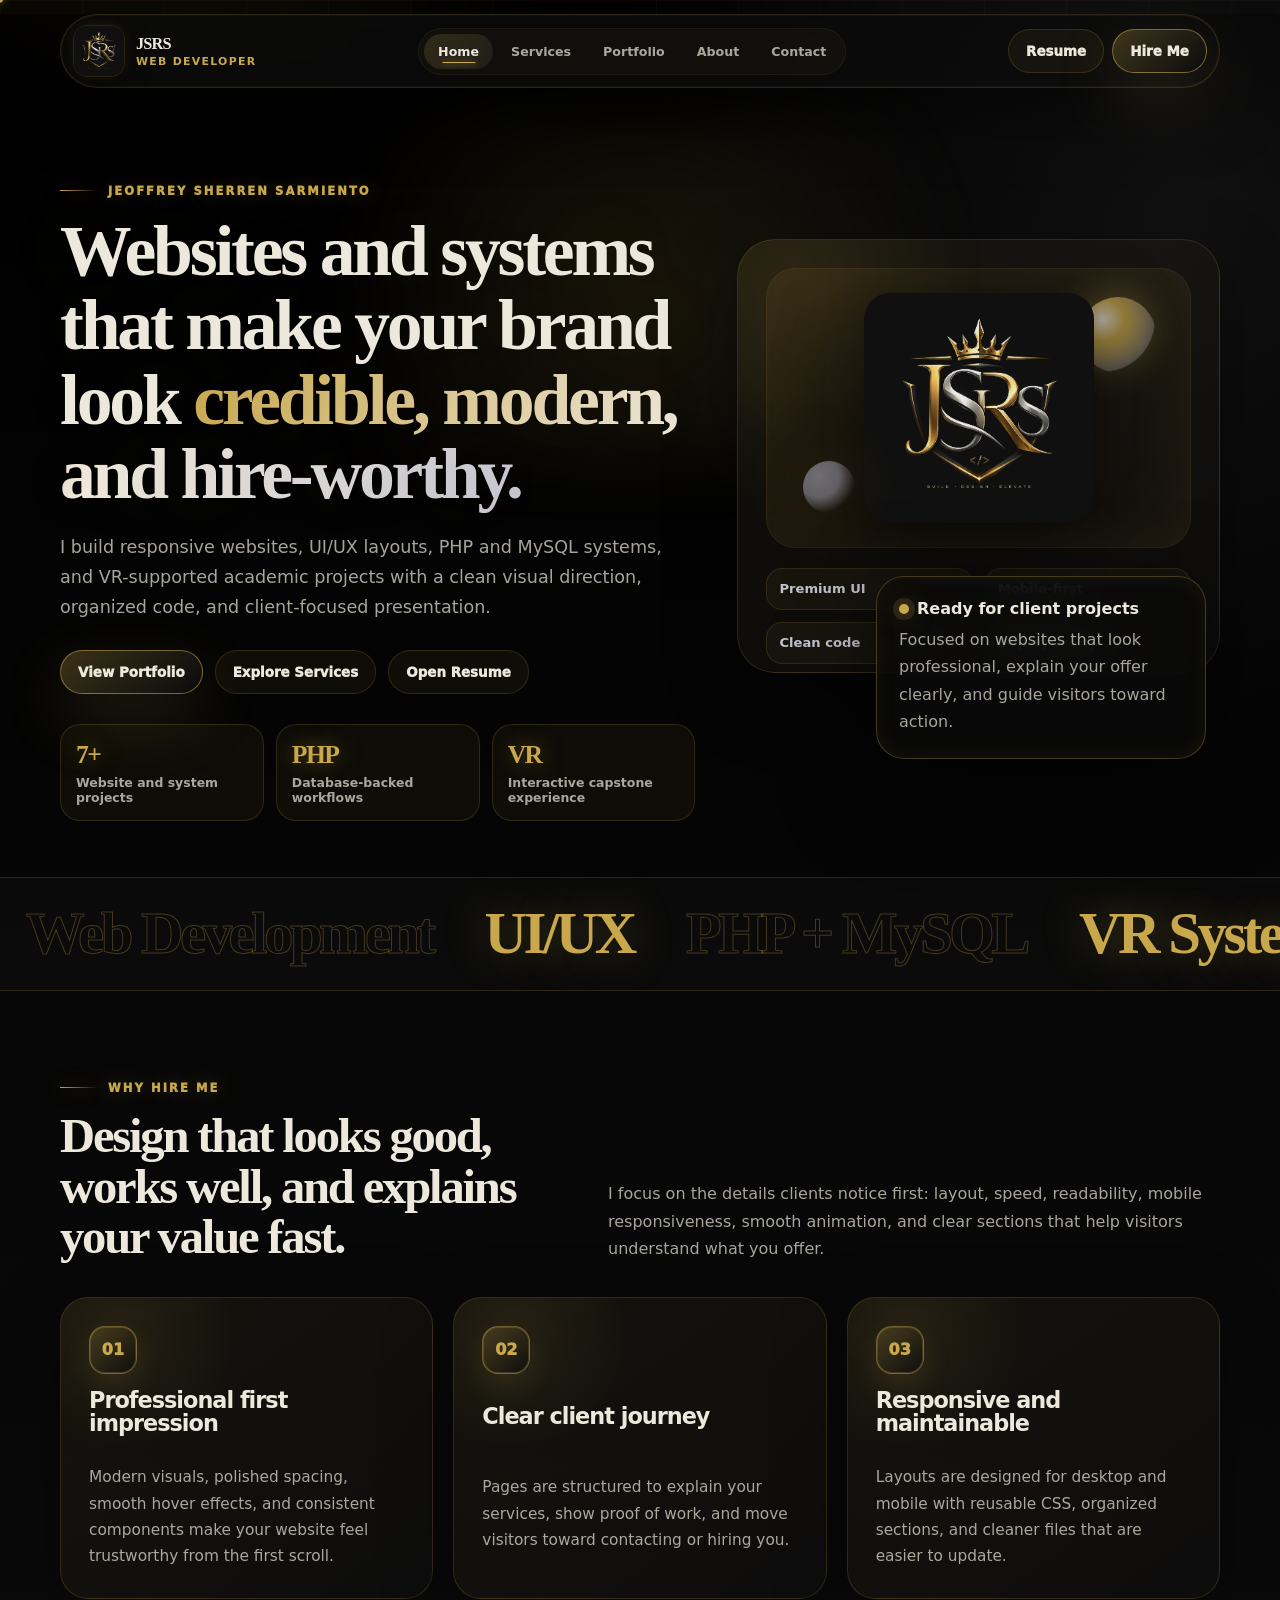
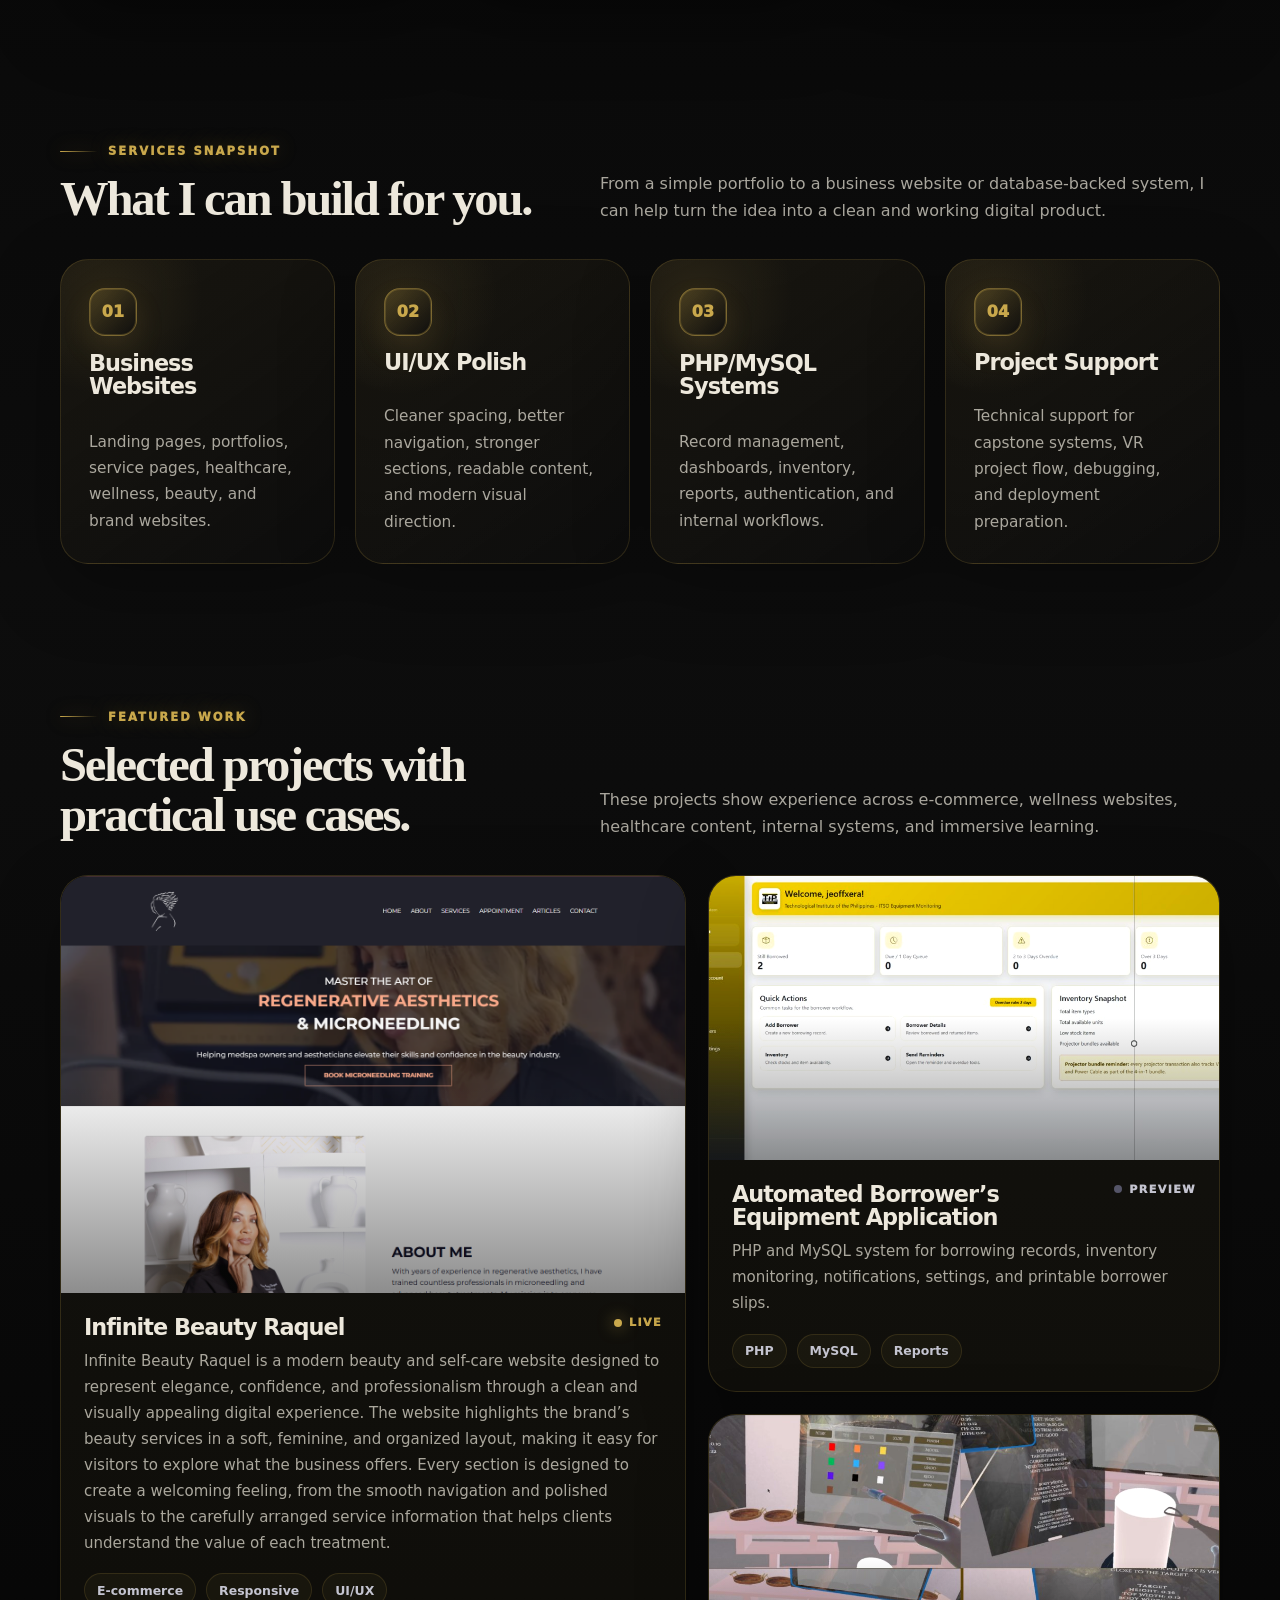
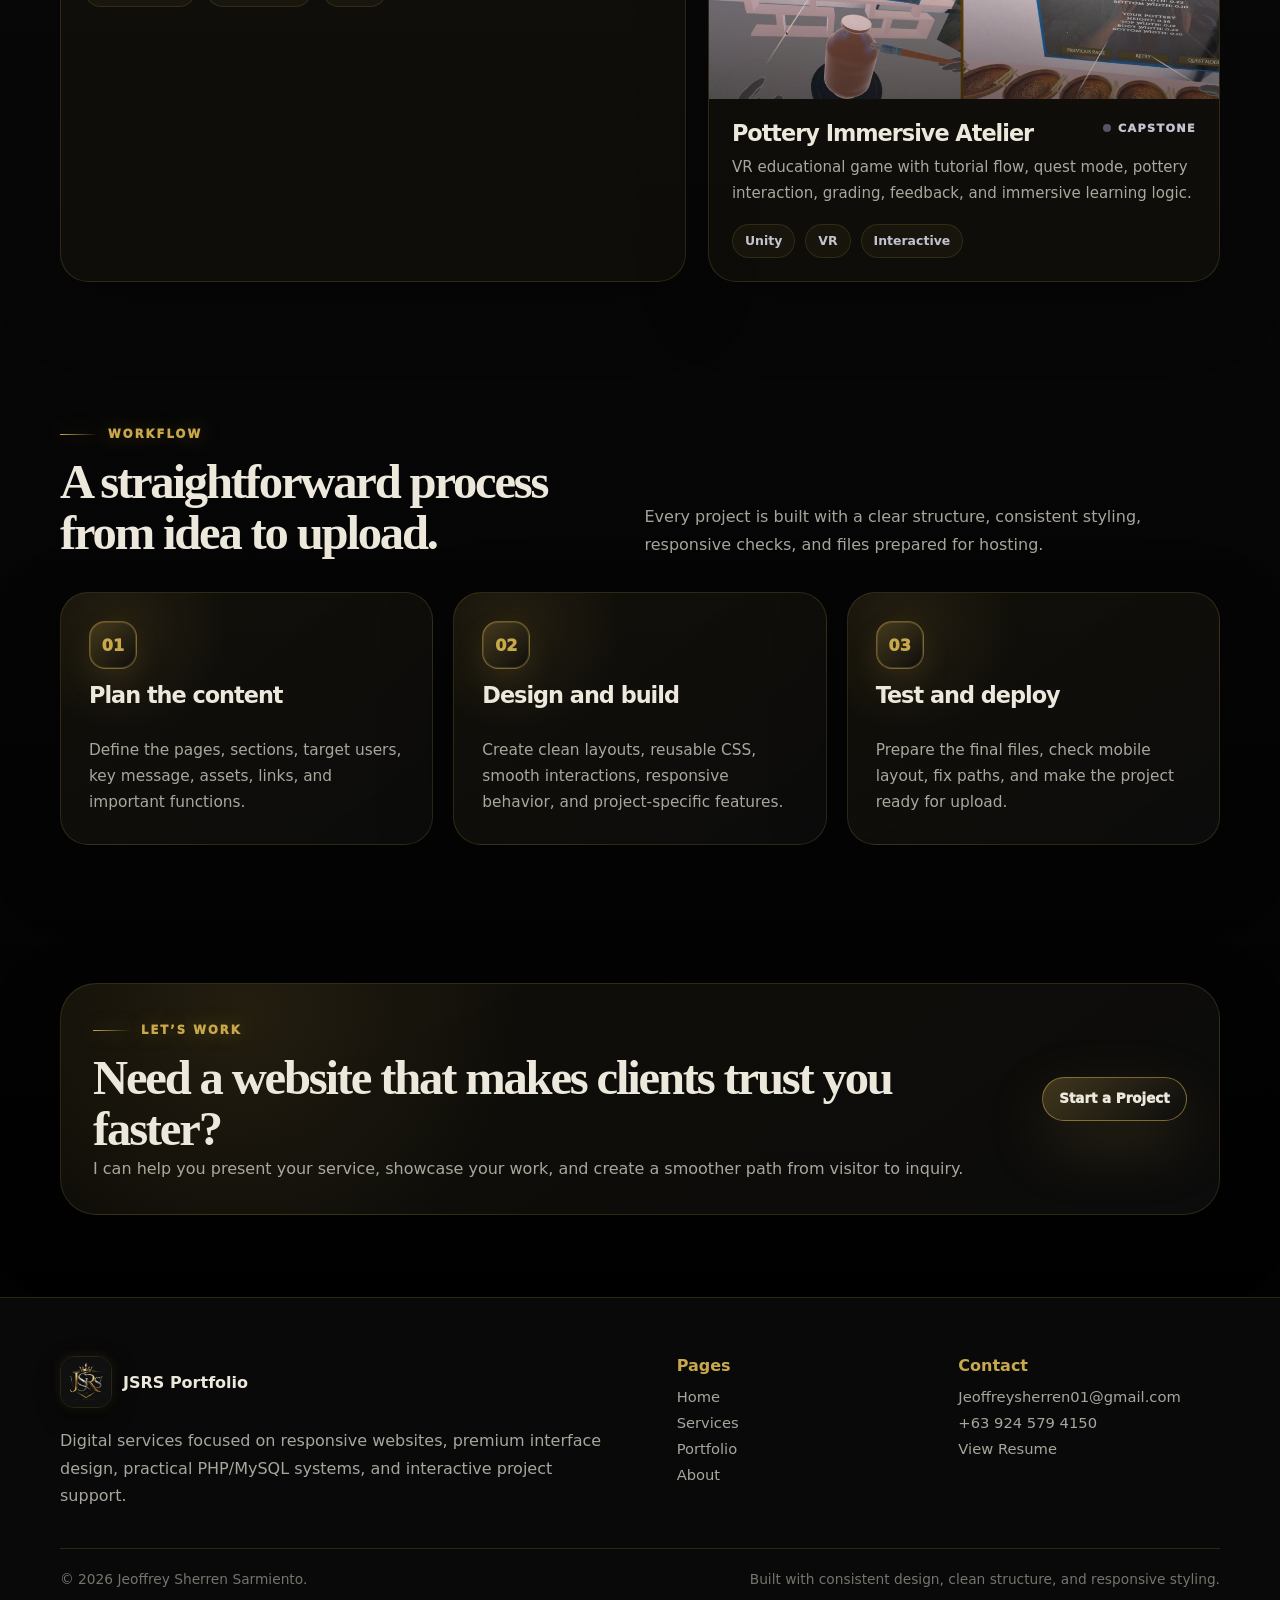
==== commit ef3ff592: "Rebrand: gold/silver theme + effects + email update Rebrand: gold/silver theme + effects + email upd" ====
--- a/index.html
+++ b/index.html
@@ -4,18 +4,18 @@
   <meta charset="UTF-8">
   <meta name="viewport" content="width=device-width, initial-scale=1.0">
   <meta name="description" content="Portfolio website for Jeoffrey Sherren Sarmiento, web developer focused on clean websites, systems, UI/UX, and VR project support.">
-  <title>JSS Portfolio | Jeoffrey Sherren Sarmiento</title>
+  <title>JSRS Portfolio | Jeoffrey Sherren Sarmiento</title>
   <link rel="icon" href="./assets/favicon.svg" type="image/svg+xml">
   <link rel="stylesheet" href="./style.css">
 </head>
 <body data-page="home">
   <div class="loader" aria-hidden="true">
-  <div class="loader-content"><b>JSS</b><span>Designing your first impression</span><i></i></div>
+  <div class="loader-content"><b>JSRS</b><span>Designing your first impression</span><i></i></div>
 </div>
   <header class="header">
   <a class="brand" href="./index.html" aria-label="JSS home">
-    <img src="./assets/jss-logo.png" alt="JSS logo">
-    <span class="brand-copy"><strong>JSS</strong><small>Web Developer</small></span>
+    <img src="./assets/jsrs-logo.png" alt="JSRS logo">
+    <span class="brand-copy"><strong>JSRS</strong><small>Web Developer</small></span>
   </a>
   <button class="menu" type="button" aria-label="Open menu" aria-expanded="false"><span></span><span></span><span></span></button>
   <nav class="nav" aria-label="Main navigation">
@@ -53,7 +53,7 @@
       <div class="showcase-card showcase-card--main">
         <div class="showcase-visual">
           <span class="orb orb-one"></span>
-          <img src="./assets/jss-logo.png" alt="JSS logo showcase">
+          <img src="./assets/jsrs-logo.png" alt="JSS logo showcase">
           <span class="orb orb-two"></span>
         </div>
         <div class="showcase-meta">
@@ -138,7 +138,7 @@
   <div class="footer-inner">
     <div class="footer-top">
       <div>
-        <a class="footer-logo" href="./index.html"><img src="./assets/jss-logo.png" alt="JSS logo"><b>JSS Portfolio</b></a>
+        <a class="footer-logo" href="./index.html"><img src="./assets/jsrs-logo.png" alt="JSRS logo"><b>JSRS Portfolio</b></a>
         <p class="footer-text">Digital services focused on responsive websites, premium interface design, practical PHP/MySQL systems, and interactive project support.</p>
       </div>
       <div class="footer-links">
@@ -151,7 +151,7 @@
         </div>
         <div>
           <h4>Contact</h4>
-          <a href="mailto:jeoffnocaps@gmail.com">jeoffnocaps@gmail.com</a>
+          <a href="mailto:Jeoffreysherren01@gmail.com">Jeoffreysherren01@gmail.com</a>
           <a href="tel:+639245794150">+63 924 579 4150</a>
           <a href="./assets/JSarmiento_RESUME.pdf" target="_blank" rel="noopener">View Resume</a>
         </div>
--- a/style.css
+++ b/style.css
@@ -1,26 +1,29 @@
 :root {
-  /* ColorHunt palette: #000000 #1F150C #412D15 #E1DCC9 */
+  /* JSRS — Black × Gold × Silver */
   --bg: #000000;
-  --bg-soft: #1F150C;
-  --panel: rgba(31, 21, 12, 0.76);
-  --panel-strong: rgba(31, 21, 12, 0.94);
-  --panel-glass: rgba(225, 220, 201, 0.07);
-  --ink: #E1DCC9;
-  --silver: #E1DCC9;
-  --muted: rgba(225, 220, 201, 0.74);
-  --soft: rgba(225, 220, 201, 0.55);
-  --line: rgba(225, 220, 201, 0.16);
-  --line-strong: rgba(225, 220, 201, 0.42);
-  --blue: #412D15;
-  --blue-2: #1F150C;
-  --cyan: #E1DCC9;
-  --violet: #412D15;
-  --green: #E1DCC9;
+  --bg-soft: #0D0D0D;
+  --panel: rgba(13, 13, 13, 0.80);
+  --panel-strong: rgba(8, 8, 8, 0.96);
+  --panel-glass: rgba(201, 168, 76, 0.06);
+  --ink: #EDE8DC;
+  --silver: #C4C4D0;
+  --muted: rgba(237, 232, 220, 0.70);
+  --soft: rgba(237, 232, 220, 0.48);
+  --line: rgba(201, 168, 76, 0.18);
+  --line-strong: rgba(201, 168, 76, 0.44);
+  --gold: #C9A84C;
+  --gold-light: #E8CC7A;
+  --gold-dark: #8B6914;
+  --blue: rgba(201, 168, 76, 0.22);
+  --blue-2: #0D0D0D;
+  --cyan: #C9A84C;
+  --violet: rgba(201, 168, 76, 0.22);
+  --green: #C9A84C;
   --max: 1160px;
   --radius: 28px;
   --radius-lg: 36px;
-  --shadow: 0 28px 90px rgba(0, 0, 0, 0.52);
-  --shadow-blue: 0 24px 65px rgba(65, 45, 21, 0.35);
+  --shadow: 0 28px 90px rgba(0, 0, 0, 0.62);
+  --shadow-blue: 0 24px 65px rgba(201, 168, 76, 0.18);
   --ease: cubic-bezier(0.2, 0.8, 0.2, 1);
 }
 
@@ -40,10 +43,10 @@
   color: var(--ink);
   font-family: Inter, ui-sans-serif, system-ui, -apple-system, BlinkMacSystemFont, "Segoe UI", Arial, sans-serif;
   background:
-    radial-gradient(circle at 18% -8%, rgba(65, 45, 21, 0.28), transparent 32rem),
-    radial-gradient(circle at 92% 4%, rgba(225, 220, 201, 0.15), transparent 34rem),
-    radial-gradient(circle at 50% 105%, rgba(65, 45, 21, 0.11), transparent 36rem),
-    linear-gradient(180deg, #000000 0%, #1F150C 45%, #000000 100%);
+    radial-gradient(circle at 18% -8%, rgba(201, 168, 76, 0.14), transparent 32rem),
+    radial-gradient(circle at 92% 4%, rgba(196, 196, 208, 0.08), transparent 34rem),
+    radial-gradient(circle at 50% 105%, rgba(201, 168, 76, 0.07), transparent 36rem),
+    linear-gradient(180deg, #000000 0%, #0D0D0D 45%, #000000 100%);
   overflow-x: hidden;
 }
 
@@ -54,8 +57,8 @@
   z-index: -3;
   pointer-events: none;
   background-image:
-    linear-gradient(rgba(225, 220, 201,0.035) 1px, transparent 1px),
-    linear-gradient(90deg, rgba(225, 220, 201,0.035) 1px, transparent 1px);
+    linear-gradient(rgba(201, 168, 76, 0.04) 1px, transparent 1px),
+    linear-gradient(90deg, rgba(201, 168, 76, 0.04) 1px, transparent 1px);
   background-size: 82px 82px;
   mask-image: linear-gradient(to bottom, #000 0%, transparent 82%);
 }
@@ -67,9 +70,9 @@
   z-index: -2;
   pointer-events: none;
   background:
-    radial-gradient(circle at 24% 26%, rgba(225, 220, 201, 0.11), transparent 24rem),
-    radial-gradient(circle at 76% 18%, rgba(65, 45, 21, 0.12), transparent 26rem),
-    conic-gradient(from 160deg at 50% 50%, transparent, rgba(225, 220, 201, 0.08), transparent, rgba(65, 45, 21, 0.08), transparent);
+    radial-gradient(circle at 24% 26%, rgba(201, 168, 76, 0.10), transparent 24rem),
+    radial-gradient(circle at 76% 18%, rgba(196, 196, 208, 0.07), transparent 26rem),
+    conic-gradient(from 160deg at 50% 50%, transparent, rgba(201, 168, 76, 0.07), transparent, rgba(196, 196, 208, 0.06), transparent);
   filter: blur(22px);
   opacity: 0.8;
   animation: ambientDrift 16s var(--ease) infinite alternate;
@@ -80,8 +83,8 @@
 }
 
 ::selection {
-  background: rgba(225, 220, 201, 0.32);
-  color: #E1DCC9;
+  background: rgba(201, 168, 76, 0.32);
+  color: #EDE8DC;
 }
 
 a {
@@ -125,11 +128,11 @@
 
 .blue,
 .text-gradient {
-  color: var(--cyan);
+  color: var(--gold);
 }
 
 .text-gradient {
-  background: linear-gradient(120deg, #E1DCC9 0%, #E1DCC9 30%, #412D15 55%, #E1DCC9 82%, #E1DCC9 100%);
+  background: linear-gradient(120deg, #C9A84C 0%, #EDE8DC 28%, #C4C4D0 52%, #C9A84C 78%, #EDE8DC 100%);
   background-size: 200% auto;
   -webkit-background-clip: text;
   background-clip: text;
@@ -171,7 +174,7 @@
 
 h3 {
   font-size: clamp(1.1rem, 1.75vw, 1.45rem);
-  color: #E1DCC9;
+  color: #EDE8DC;
 }
 
 .small-label {
@@ -179,7 +182,7 @@
   align-items: center;
   gap: 10px;
   margin-bottom: 16px;
-  color: var(--cyan);
+  color: var(--gold);
   font-size: 0.72rem;
   font-weight: 950;
   letter-spacing: 0.18em;
@@ -191,8 +194,8 @@
   width: 38px;
   height: 1px;
   border-radius: 999px;
-  background: linear-gradient(90deg, var(--cyan), transparent);
-  box-shadow: 0 0 18px rgba(225, 220, 201, 0.5);
+  background: linear-gradient(90deg, var(--gold), transparent);
+  box-shadow: 0 0 18px rgba(201, 168, 76, 0.55);
 }
 
 /* Loader */
@@ -206,8 +209,8 @@
   min-height: 100svh;
   overflow: hidden;
   background:
-    radial-gradient(circle at 50% 42%, rgba(65, 45, 21, 0.24), transparent 24rem),
-    radial-gradient(circle at 50% 58%, rgba(225, 220, 201, 0.12), transparent 18rem),
+    radial-gradient(circle at 50% 42%, rgba(201, 168, 76, 0.16), transparent 24rem),
+    radial-gradient(circle at 50% 58%, rgba(196, 196, 208, 0.08), transparent 18rem),
     #000000;
   opacity: 1;
   visibility: visible;
@@ -225,16 +228,16 @@
 .loader::before {
   width: min(360px, 72vw);
   height: min(360px, 72vw);
-  border: 1px solid rgba(225, 220, 201, 0.08);
-  background: conic-gradient(from 0deg, transparent, rgba(225, 220, 201, 0.55), transparent 38%, rgba(65, 45, 21, 0.38), transparent 72%);
-  filter: drop-shadow(0 0 34px rgba(225, 220, 201, 0.28));
+  border: 1px solid rgba(201, 168, 76, 0.12);
+  background: conic-gradient(from 0deg, transparent, rgba(201, 168, 76, 0.60), transparent 38%, rgba(196, 196, 208, 0.32), transparent 72%);
+  filter: drop-shadow(0 0 34px rgba(201, 168, 76, 0.32));
   animation: spin 4.8s linear infinite;
 }
 
 .loader::after {
   width: min(250px, 58vw);
   height: min(250px, 58vw);
-  background: radial-gradient(circle, rgba(225, 220, 201, 0.1), transparent 65%);
+  background: radial-gradient(circle, rgba(201, 168, 76, 0.10), transparent 65%);
   animation: loaderPulse 1.7s var(--ease) infinite alternate;
 }
 
@@ -256,12 +259,12 @@
   font-size: clamp(4rem, 13vw, 8.5rem);
   line-height: 0.9;
   letter-spacing: -0.12em;
-  background: linear-gradient(115deg, #E1DCC9 0%, #412D15 34%, #E1DCC9 58%, #412D15 74%, #E1DCC9 100%);
+  background: linear-gradient(115deg, #C9A84C 0%, #EDE8DC 28%, #C4C4D0 50%, #C9A84C 70%, #EDE8DC 100%);
   background-size: 230% auto;
   -webkit-background-clip: text;
   background-clip: text;
   color: transparent;
-  filter: drop-shadow(0 28px 46px rgba(65, 45, 21, 0.24));
+  filter: drop-shadow(0 28px 46px rgba(201, 168, 76, 0.28));
   animation: textShine 2.9s linear infinite;
 }
 
@@ -281,7 +284,7 @@
   margin-top: 24px;
   border-radius: 999px;
   overflow: hidden;
-  background: rgba(225, 220, 201, 0.08);
+  background: rgba(201, 168, 76, 0.10);
 }
 
 .loader-content i::before {
@@ -290,7 +293,7 @@
   width: 45%;
   height: 100%;
   border-radius: inherit;
-  background: linear-gradient(90deg, transparent, #E1DCC9, #412D15, #E1DCC9, transparent);
+  background: linear-gradient(90deg, transparent, #C9A84C, #EDE8DC, #C4C4D0, transparent);
   animation: loadSweep 1.25s var(--ease) infinite;
 }
 
@@ -315,16 +318,16 @@
   gap: 12px;
   border: 1px solid var(--line);
   border-radius: 999px;
-  background: rgba(31, 21, 12, 0.68);
+  background: rgba(13, 13, 13, 0.72);
   -webkit-backdrop-filter: blur(22px);
   backdrop-filter: blur(22px);
-  box-shadow: 0 22px 70px rgba(0, 0, 0, 0.35);
+  box-shadow: 0 22px 70px rgba(0, 0, 0, 0.45), 0 0 0 1px rgba(201, 168, 76, 0.06) inset;
   transition: background 0.28s var(--ease), border-color 0.28s var(--ease), transform 0.28s var(--ease);
 }
 
 .header.scrolled {
-  background: rgba(31, 21, 12, 0.86);
-  border-color: rgba(225, 220, 201, 0.22);
+  background: rgba(10, 10, 10, 0.92);
+  border-color: rgba(201, 168, 76, 0.28);
 }
 
 .brand {
@@ -337,11 +340,11 @@
 .brand img,
 .footer-logo img {
   width: 52px;
-  height: 36px;
+  height: 52px;
   object-fit: cover;
-  border: 1px solid rgba(225, 220, 201, 0.13);
+  border: 1px solid rgba(201, 168, 76, 0.18);
   border-radius: 14px;
-  box-shadow: 0 12px 26px rgba(0, 0, 0, 0.25);
+  box-shadow: 0 8px 24px rgba(0, 0, 0, 0.40), 0 0 12px rgba(201, 168, 76, 0.12);
 }
 
 .brand-copy {
@@ -353,10 +356,11 @@
   font-family: Georgia, "Times New Roman", serif;
   font-size: 1.02rem;
   letter-spacing: -0.05em;
+  color: #EDE8DC;
 }
 
 .brand small {
-  color: var(--soft);
+  color: var(--gold);
   font-size: 0.68rem;
   font-weight: 800;
   letter-spacing: 0.12em;
@@ -368,9 +372,9 @@
   align-items: center;
   gap: 4px;
   padding: 5px;
-  border: 1px solid rgba(225, 220, 201, 0.075);
+  border: 1px solid rgba(201, 168, 76, 0.08);
   border-radius: 999px;
-  background: rgba(225, 220, 201, 0.035);
+  background: rgba(201, 168, 76, 0.04);
   z-index: 999;
 }
 
@@ -386,8 +390,8 @@
 
 .nav a:hover,
 .nav a.active {
-  color: #E1DCC9;
-  background: linear-gradient(135deg, rgba(65, 45, 21, 0.22), rgba(225, 220, 201, 0.11));
+  color: #EDE8DC;
+  background: linear-gradient(135deg, rgba(201, 168, 76, 0.18), rgba(196, 196, 208, 0.08));
 }
 
 .nav a:hover {
@@ -413,7 +417,7 @@
   padding: 0 17px;
   border: 1px solid var(--line);
   border-radius: 999px;
-  color: #E1DCC9;
+  color: #EDE8DC;
   font-size: 0.84rem;
   font-weight: 950;
   white-space: nowrap;
@@ -426,30 +430,30 @@
   position: absolute;
   inset: 0;
   z-index: -1;
-  background: linear-gradient(115deg, transparent 0%, rgba(225, 220, 201, 0.16) 45%, transparent 58%);
+  background: linear-gradient(115deg, transparent 0%, rgba(201, 168, 76, 0.18) 45%, transparent 58%);
   transform: translateX(-120%);
   transition: transform 0.5s var(--ease);
 }
 
 .resume-link {
-  background: rgba(225, 220, 201, 0.055);
+  background: rgba(201, 168, 76, 0.06);
 }
 
 .btn-primary {
-  border-color: rgba(225, 220, 201, 0.5);
-  background: linear-gradient(135deg, #412D15, #1F150C);
+  border-color: rgba(201, 168, 76, 0.55);
+  background: linear-gradient(135deg, rgba(201, 168, 76, 0.28), rgba(13, 13, 13, 0.85));
   box-shadow: var(--shadow-blue);
 }
 
 .btn-ghost {
-  background: rgba(225, 220, 201, 0.055);
+  background: rgba(201, 168, 76, 0.06);
 }
 
 .resume-link:hover,
 .btn:hover {
   transform: translateY(-3px);
-  border-color: rgba(225, 220, 201, 0.55);
-  box-shadow: 0 22px 50px rgba(0, 0, 0, 0.28);
+  border-color: rgba(201, 168, 76, 0.62);
+  box-shadow: 0 22px 50px rgba(0, 0, 0, 0.36), 0 0 20px rgba(201, 168, 76, 0.14);
 }
 
 .resume-link:hover::before,
@@ -470,7 +474,7 @@
   gap: 5px;
   border: 0;
   border-radius: 50%;
-  background: rgba(225, 220, 201, 0.08);
+  background: rgba(201, 168, 76, 0.08);
   cursor: pointer;
   transition: background 0.25s var(--ease), transform 0.25s var(--ease);
 }
@@ -480,12 +484,12 @@
   width: 18px;
   height: 2px;
   border-radius: 999px;
-  background: #E1DCC9;
+  background: #C9A84C;
   transition: transform 0.25s var(--ease), opacity 0.25s var(--ease);
 }
 
 .menu.active {
-  background: rgba(65, 45, 21, 0.3);
+  background: rgba(201, 168, 76, 0.18);
 }
 
 .menu.active span:nth-child(1) {
@@ -517,7 +521,7 @@
   height: 360px;
   transform: translateX(-50%);
   border-radius: 999px;
-  background: radial-gradient(circle, rgba(225, 220, 201, 0.13), transparent 70%);
+  background: radial-gradient(circle, rgba(201, 168, 76, 0.12), transparent 70%);
   filter: blur(30px);
   pointer-events: none;
   z-index: -1;
@@ -562,7 +566,7 @@
 .metric {
   border: 1px solid var(--line);
   border-radius: 20px;
-  background: rgba(225, 220, 201, 0.045);
+  background: rgba(201, 168, 76, 0.05);
   padding: 15px;
   min-height: 88px;
 }
@@ -570,7 +574,7 @@
 .highlight-pill b,
 .metric b {
   display: block;
-  color: #E1DCC9;
+  color: #C9A84C;
   font-family: Georgia, "Times New Roman", serif;
   font-size: 1.6rem;
   letter-spacing: -0.06em;
@@ -602,9 +606,9 @@
   overflow: hidden;
   border: 1px solid var(--line);
   background:
-    radial-gradient(circle at 16% 12%, rgba(225, 220, 201, 0.12), transparent 28%),
-    linear-gradient(145deg, rgba(225, 220, 201, 0.085), rgba(225, 220, 201, 0.026));
-  box-shadow: 0 24px 70px rgba(0, 0, 0, 0.28);
+    radial-gradient(circle at 16% 12%, rgba(201, 168, 76, 0.10), transparent 28%),
+    linear-gradient(145deg, rgba(201, 168, 76, 0.07), rgba(13, 13, 13, 0.90));
+  box-shadow: 0 24px 70px rgba(0, 0, 0, 0.34);
 }
 
 .showcase-card::before,
@@ -620,7 +624,7 @@
   position: absolute;
   inset: 0;
   pointer-events: none;
-  background: linear-gradient(115deg, transparent 0%, rgba(225, 220, 201, 0.07) 42%, transparent 58%);
+  background: linear-gradient(115deg, transparent 0%, rgba(201, 168, 76, 0.08) 42%, transparent 58%);
   opacity: 0;
   transform: translateX(-20%);
   transition: opacity 0.35s var(--ease), transform 0.6s var(--ease);
@@ -654,17 +658,17 @@
   display: grid;
   place-items: center;
   min-height: 280px;
-  border: 1px solid rgba(225, 220, 201, 0.1);
+  border: 1px solid rgba(201, 168, 76, 0.12);
   border-radius: 30px;
   background:
-    radial-gradient(circle at 50% 45%, rgba(225, 220, 201, 0.16), transparent 38%),
-    rgba(225, 220, 201, 0.04);
+    radial-gradient(circle at 50% 45%, rgba(201, 168, 76, 0.12), transparent 38%),
+    rgba(201, 168, 76, 0.03);
 }
 
 .showcase-visual img {
   width: min(230px, 58vw);
   border-radius: 26px;
-  filter: drop-shadow(0 28px 40px rgba(0, 0, 0, 0.42));
+  filter: drop-shadow(0 28px 40px rgba(0, 0, 0, 0.52));
   animation: floatSoft 5s var(--ease) infinite alternate;
 }
 
@@ -673,9 +677,9 @@
   width: 76px;
   height: 76px;
   border-radius: 50%;
-  background: radial-gradient(circle at 30% 30%, #E1DCC9, var(--cyan) 28%, rgba(65, 45, 21, 0.4) 68%, transparent 70%);
-  filter: blur(0.2px) drop-shadow(0 0 32px rgba(225, 220, 201, 0.38));
-  opacity: 0.78;
+  background: radial-gradient(circle at 30% 30%, #EDE8DC, #C9A84C 28%, rgba(196, 196, 208, 0.4) 68%, transparent 70%);
+  filter: blur(0.2px) drop-shadow(0 0 32px rgba(201, 168, 76, 0.45));
+  opacity: 0.72;
 }
 
 .orb-one {
@@ -689,7 +693,8 @@
   bottom: 34px;
   width: 52px;
   height: 52px;
-  opacity: 0.58;
+  background: radial-gradient(circle at 30% 30%, #C4C4D0, #A8A8B8 40%, transparent 72%);
+  opacity: 0.52;
   animation: floatSoft 5.5s var(--ease) infinite alternate-reverse;
 }
 
@@ -707,12 +712,12 @@
   gap: 8px;
   min-height: 42px;
   padding: 10px 12px;
-  border: 1px solid rgba(225, 220, 201, 0.1);
+  border: 1px solid rgba(201, 168, 76, 0.14);
   border-radius: 16px;
   color: var(--silver);
   font-size: 0.82rem;
   font-weight: 850;
-  background: rgba(225, 220, 201, 0.045);
+  background: rgba(201, 168, 76, 0.05);
 }
 
 .availability-card {
@@ -722,17 +727,17 @@
   width: min(330px, calc(100% - 28px));
   padding: 22px;
   border-radius: 28px;
-  border: 1px solid rgba(225, 220, 201, 0.26);
-  background: rgba(31, 21, 12, 0.82);
+  border: 1px solid rgba(201, 168, 76, 0.30);
+  background: rgba(10, 10, 10, 0.88);
   -webkit-backdrop-filter: blur(16px);
   backdrop-filter: blur(16px);
-  box-shadow: var(--shadow);
+  box-shadow: var(--shadow), 0 0 20px rgba(201, 168, 76, 0.08) inset;
 }
 
 .availability-card b {
   display: block;
   margin-bottom: 8px;
-  color: #E1DCC9;
+  color: #EDE8DC;
 }
 
 .status-dot {
@@ -741,8 +746,8 @@
   height: 10px;
   margin-right: 8px;
   border-radius: 50%;
-  background: var(--green);
-  box-shadow: 0 0 0 6px rgba(225, 220, 201, 0.12), 0 0 24px rgba(225, 220, 201, 0.58);
+  background: #C9A84C;
+  box-shadow: 0 0 0 6px rgba(201, 168, 76, 0.14), 0 0 24px rgba(201, 168, 76, 0.62);
   animation: pulseDot 1.6s var(--ease) infinite;
 }
 
@@ -754,7 +759,7 @@
 .hero-note b {
   display: block;
   margin-bottom: 9px;
-  color: #E1DCC9;
+  color: #EDE8DC;
   font-size: 1.04rem;
 }
 
@@ -766,7 +771,7 @@
 /* Marquee */
 .marquee {
   border-block: 1px solid var(--line);
-  background: rgba(31, 21, 12, 0.78);
+  background: rgba(13, 13, 13, 0.82);
   overflow: hidden;
   white-space: nowrap;
 }
@@ -785,7 +790,7 @@
 .marquee span {
   padding: 22px 26px;
   color: transparent;
-  -webkit-text-stroke: 1px rgba(225, 220, 201, 0.3);
+  -webkit-text-stroke: 1px rgba(201, 168, 76, 0.30);
   font-family: Georgia, "Times New Roman", serif;
   font-size: clamp(1.8rem, 4.6vw, 3.8rem);
   font-weight: 900;
@@ -793,7 +798,7 @@
 }
 
 .marquee span:nth-child(even) {
-  color: #E1DCC9;
+  color: #C9A84C;
   -webkit-text-stroke: 0;
 }
 
@@ -843,7 +848,7 @@
 .timeline-item:hover {
   transform: translateY(-6px);
   border-color: var(--line-strong);
-  box-shadow: 0 34px 90px rgba(0, 0, 0, 0.34);
+  box-shadow: 0 34px 90px rgba(0, 0, 0, 0.42), 0 0 28px rgba(201, 168, 76, 0.08);
 }
 
 .value-card,
@@ -862,12 +867,12 @@
   display: inline-flex;
   align-items: center;
   justify-content: center;
-  border: 1px solid rgba(225, 220, 201, 0.42);
+  border: 1px solid rgba(201, 168, 76, 0.48);
   border-radius: 16px;
-  color: #E1DCC9;
+  color: #C9A84C;
   font-weight: 950;
-  background: linear-gradient(135deg, rgba(65, 45, 21, 0.75), rgba(225, 220, 201, 0.16));
-  box-shadow: 0 14px 30px rgba(65, 45, 21, 0.18);
+  background: linear-gradient(135deg, rgba(201, 168, 76, 0.22), rgba(13, 13, 13, 0.85));
+  box-shadow: 0 14px 30px rgba(201, 168, 76, 0.12);
 }
 
 .value-card p,
@@ -924,16 +929,16 @@
   align-items: center;
   min-height: 34px;
   padding: 8px 12px;
-  border: 1px solid rgba(225, 220, 201, 0.13);
+  border: 1px solid rgba(201, 168, 76, 0.15);
   border-radius: 999px;
   color: var(--silver);
   font-size: 0.78rem;
   font-weight: 850;
-  background: rgba(225, 220, 201, 0.045);
+  background: rgba(201, 168, 76, 0.05);
 }
 
 .chip {
-  background: rgba(225, 220, 201, 0.055);
+  background: rgba(201, 168, 76, 0.07);
 }
 
 .platform-grid {
@@ -954,14 +959,14 @@
   padding: 12px;
   border: 1px solid var(--line);
   border-radius: 18px;
-  background: rgba(225, 220, 201, 0.045);
+  background: rgba(201, 168, 76, 0.04);
   transition: transform 0.28s var(--ease), border-color 0.28s var(--ease), background 0.28s var(--ease);
 }
 
 .platform-pill:hover {
   transform: translateY(-4px);
-  border-color: rgba(225, 220, 201, 0.4);
-  background: rgba(225, 220, 201, 0.055);
+  border-color: rgba(201, 168, 76, 0.42);
+  background: rgba(201, 168, 76, 0.07);
 }
 
 .platform-icon {
@@ -971,10 +976,10 @@
   display: grid;
   place-items: center;
   border-radius: 13px;
-  color: #E1DCC9;
+  color: #C9A84C;
   font-size: 0.76rem;
   font-weight: 950;
-  background: linear-gradient(135deg, rgba(65, 45, 21, 0.62), rgba(225, 220, 201, 0.14));
+  background: linear-gradient(135deg, rgba(201, 168, 76, 0.22), rgba(13, 13, 13, 0.80));
 }
 
 .platform-pill span:last-child {
@@ -1056,23 +1061,23 @@
   overflow: hidden;
   border: 1px solid var(--line);
   border-radius: var(--radius);
-  background: rgba(225, 220, 201, 0.045);
-  box-shadow: 0 24px 70px rgba(0, 0, 0, 0.24);
+  background: rgba(201, 168, 76, 0.04);
+  box-shadow: 0 24px 70px rgba(0, 0, 0, 0.28);
   transition: transform 0.34s var(--ease), border-color 0.34s var(--ease), box-shadow 0.34s var(--ease);
 }
 
 .portfolio-card.clickable:hover,
 .portfolio-card:hover {
   transform: translateY(-7px);
-  border-color: rgba(225, 220, 201, 0.42);
-  box-shadow: 0 36px 95px rgba(0, 0, 0, 0.38);
+  border-color: rgba(201, 168, 76, 0.44);
+  box-shadow: 0 36px 95px rgba(0, 0, 0, 0.42), 0 0 30px rgba(201, 168, 76, 0.10);
 }
 
 .portfolio-img {
   position: relative;
   aspect-ratio: 16 / 8.9;
   overflow: hidden;
-  background: #1F150C;
+  background: #0D0D0D;
 }
 
 .portfolio-img::after {
@@ -1080,7 +1085,7 @@
   position: absolute;
   inset: 0;
   pointer-events: none;
-  background: linear-gradient(180deg, transparent 50%, rgba(31, 21, 12, 0.42));
+  background: linear-gradient(180deg, transparent 50%, rgba(13, 13, 13, 0.45));
 }
 
 .portfolio-img img {
@@ -1117,7 +1122,7 @@
   align-items: center;
   gap: 7px;
   white-space: nowrap;
-  color: var(--cyan);
+  color: var(--gold);
   font-size: 0.7rem;
   font-weight: 950;
   text-transform: uppercase;
@@ -1129,16 +1134,16 @@
   width: 8px;
   height: 8px;
   border-radius: 50%;
-  background: var(--green);
-  box-shadow: 0 0 16px rgba(225, 220, 201, 0.7);
+  background: var(--gold);
+  box-shadow: 0 0 16px rgba(201, 168, 76, 0.72);
 }
 
 .status.private {
-  color: #E1DCC9;
+  color: var(--silver);
 }
 
 .status.private::before {
-  background: #412D15;
+  background: #555568;
   box-shadow: none;
 }
 
@@ -1163,14 +1168,14 @@
   border: 1px solid var(--line);
   border-radius: 30px;
   background:
-    radial-gradient(circle at 50% 24%, rgba(225, 220, 201, 0.16), transparent 34%),
-    linear-gradient(145deg, rgba(225, 220, 201, 0.08), rgba(225, 220, 201, 0.02));
+    radial-gradient(circle at 50% 24%, rgba(201, 168, 76, 0.12), transparent 34%),
+    linear-gradient(145deg, rgba(201, 168, 76, 0.07), rgba(13, 13, 13, 0.90));
 }
 
 .portrait-box img {
   max-height: 416px;
   object-fit: contain;
-  filter: drop-shadow(0 28px 48px rgba(0, 0, 0, 0.55));
+  filter: drop-shadow(0 28px 48px rgba(0, 0, 0, 0.60));
 }
 
 .profile-copy p + p {
@@ -1192,7 +1197,7 @@
 }
 
 .timeline-item time {
-  color: var(--cyan);
+  color: var(--gold);
   font-size: 0.82rem;
   font-weight: 950;
   letter-spacing: 0.08em;
@@ -1225,8 +1230,8 @@
   width: 9px;
   height: 9px;
   border-radius: 50%;
-  background: var(--cyan);
-  box-shadow: 0 0 18px rgba(225, 220, 201, 0.68);
+  background: var(--gold);
+  box-shadow: 0 0 18px rgba(201, 168, 76, 0.70);
 }
 
 /* Contact */
@@ -1259,14 +1264,14 @@
   border: 1px solid var(--line);
   border-radius: 18px;
   color: var(--silver);
-  background: rgba(225, 220, 201, 0.045);
+  background: rgba(201, 168, 76, 0.04);
   transition: transform 0.26s var(--ease), border-color 0.26s var(--ease), background 0.26s var(--ease);
 }
 
 .contact-list a:hover {
   transform: translateX(5px);
-  border-color: rgba(225, 220, 201, 0.42);
-  background: rgba(225, 220, 201, 0.055);
+  border-color: rgba(201, 168, 76, 0.44);
+  background: rgba(201, 168, 76, 0.07);
 }
 
 .form {
@@ -1279,21 +1284,21 @@
   min-height: 52px;
   border: 1px solid var(--line);
   border-radius: 18px;
-  background: rgba(225, 220, 201, 0.06);
-  color: #E1DCC9;
+  background: rgba(201, 168, 76, 0.05);
+  color: #EDE8DC;
   padding: 14px 16px;
   outline: none;
   transition: border-color 0.25s var(--ease), box-shadow 0.25s var(--ease), background 0.25s var(--ease);
 }
 
 .input::placeholder {
-  color: rgba(225, 220, 201, 0.72);
+  color: rgba(237, 232, 220, 0.55);
 }
 
 .input:focus {
-  border-color: rgba(225, 220, 201, 0.58);
-  background: rgba(225, 220, 201, 0.075);
-  box-shadow: 0 0 0 4px rgba(225, 220, 201, 0.09);
+  border-color: rgba(201, 168, 76, 0.60);
+  background: rgba(201, 168, 76, 0.07);
+  box-shadow: 0 0 0 4px rgba(201, 168, 76, 0.09);
 }
 
 textarea.input {
@@ -1303,19 +1308,19 @@
 
 select.input {
   color-scheme: dark;
-  background-color: #1F150C;
-  color: #E1DCC9;
+  background-color: #0D0D0D;
+  color: #EDE8DC;
 }
 
 select.input option {
-  background-color: #1F150C;
-  color: #E1DCC9;
+  background-color: #0D0D0D;
+  color: #EDE8DC;
 }
 
 select.input option:checked,
 select.input option:hover {
-  background-color: var(--blue);
-  color: #E1DCC9;
+  background-color: rgba(201, 168, 76, 0.22);
+  color: #EDE8DC;
 }
 
 /* CTA and footer */
@@ -1333,7 +1338,7 @@
   z-index: 1;
   padding: 58px 0 30px;
   border-top: 1px solid var(--line);
-  background: rgba(31, 21, 12, 0.86);
+  background: rgba(10, 10, 10, 0.92);
 }
 
 .footer-inner {
@@ -1351,7 +1356,7 @@
   display: inline-flex;
   align-items: center;
   gap: 11px;
-  color: #E1DCC9;
+  color: #EDE8DC;
   font-weight: 950;
 }
 
@@ -1368,7 +1373,7 @@
 
 .footer-links h4 {
   margin-bottom: 13px;
-  color: #E1DCC9;
+  color: #C9A84C;
 }
 
 .footer-links a {
@@ -1380,7 +1385,7 @@
 }
 
 .footer-links a:hover {
-  color: #E1DCC9;
+  color: #C9A84C;
   transform: translateX(4px);
 }
 
@@ -1484,13 +1489,13 @@
     gap: 7px;
     padding: 12px;
     border-radius: 24px;
-    background: rgba(31, 21, 12, 0.96);
+    background: rgba(10, 10, 10, 0.97);
     -webkit-backdrop-filter: blur(20px);
     backdrop-filter: blur(20px);
     pointer-events: none;
     opacity: 0;
     transform: translateY(-10px) scale(0.985);
-    box-shadow: 0 28px 70px rgba(0, 0, 0, 0.46);
+    box-shadow: 0 28px 70px rgba(0, 0, 0, 0.52);
     transition: opacity 0.24s var(--ease), transform 0.24s var(--ease);
   }
 
@@ -1588,8 +1593,8 @@
 
   .brand img,
   .footer-logo img {
-    width: 48px;
-    height: 34px;
+    width: 44px;
+    height: 44px;
   }
 
   .home-hero,
@@ -1721,3 +1726,281 @@
     filter: none;
   }
 }
+
+/* ============================================================
+   JSRS — Enhanced Aesthetics Layer
+   Scroll progress · Custom cursor · Particles · Tilt · Glows
+   ============================================================ */
+
+/* Scroll Progress Bar */
+.scroll-progress {
+  position: fixed;
+  top: 0; left: 0;
+  height: 2px;
+  width: 0%;
+  z-index: 10000;
+  background: linear-gradient(90deg, #8B6914, #C9A84C, #E8CC7A, #C4C4D0, #C9A84C, #8B6914);
+  background-size: 300% auto;
+  box-shadow: 0 0 14px rgba(201,168,76,0.95), 0 0 28px rgba(201,168,76,0.50);
+  animation: progressShine 3s linear infinite;
+  transition: width 0.05s linear;
+}
+
+@keyframes progressShine {
+  0%   { background-position: 0% center; }
+  100% { background-position: 300% center; }
+}
+
+/* Custom Cursor */
+.cursor-ring {
+  position: fixed;
+  top: 0; left: 0;
+  width: 38px; height: 38px;
+  border: 1.5px solid rgba(201,168,76,0.65);
+  border-radius: 50%;
+  pointer-events: none;
+  z-index: 99990;
+  transform: translate(-50%, -50%);
+  transition: width 0.28s var(--ease), height 0.28s var(--ease),
+              border-color 0.28s var(--ease), background 0.28s var(--ease),
+              opacity 0.3s, box-shadow 0.28s var(--ease);
+  will-change: left, top;
+}
+
+.cursor-dot {
+  position: fixed;
+  top: 0; left: 0;
+  width: 5px; height: 5px;
+  background: #C9A84C;
+  border-radius: 50%;
+  pointer-events: none;
+  z-index: 99991;
+  transform: translate(-50%, -50%);
+  box-shadow: 0 0 8px rgba(201,168,76,0.95);
+  transition: width 0.15s, height 0.15s, opacity 0.3s;
+  will-change: left, top;
+}
+
+.cursor-ring.hover {
+  width: 60px; height: 60px;
+  border-color: rgba(201,168,76,0.90);
+  background: rgba(201,168,76,0.06);
+  box-shadow: 0 0 22px rgba(201,168,76,0.20);
+}
+
+.cursor-ring.click {
+  width: 24px; height: 24px;
+  background: rgba(201,168,76,0.22);
+  border-color: rgba(201,168,76,1);
+}
+
+@media (max-width: 980px) {
+  .cursor-ring, .cursor-dot { display: none; }
+}
+
+/* Particle Canvas */
+#particle-canvas {
+  position: fixed;
+  inset: 0;
+  z-index: 0;
+  pointer-events: none;
+  opacity: 0.55;
+}
+
+/* Hero h1 glow */
+.home-hero h1 {
+  text-shadow: 0 0 90px rgba(201,168,76,0.12);
+}
+
+/* Highlight pill numbers glow */
+.highlight-pill b,
+.metric b {
+  text-shadow: 0 0 22px rgba(201,168,76,0.50);
+  transition: text-shadow 0.3s var(--ease);
+}
+
+.highlight-pill:hover b,
+.metric:hover b {
+  text-shadow: 0 0 36px rgba(201,168,76,0.80);
+}
+
+/* Primary button shimmer sweep */
+.btn-primary::after {
+  content: '';
+  position: absolute;
+  top: 0; left: -70%;
+  width: 38%;
+  height: 100%;
+  background: linear-gradient(90deg, transparent, rgba(255,255,255,0.18), transparent);
+  transform: skewX(-18deg);
+  animation: btnShimmer 5s ease-in-out infinite;
+}
+
+@keyframes btnShimmer {
+  0%, 75%, 100% { left: -70%; opacity: 0; }
+  10% { opacity: 1; }
+  48% { left: 145%; opacity: 0; }
+}
+
+/* Panel hover — gold inner glow */
+.panel:hover {
+  box-shadow: 0 34px 90px rgba(0,0,0,0.44),
+              0 0 0 1px rgba(201,168,76,0.20) inset,
+              0 0 50px rgba(201,168,76,0.06);
+}
+
+.full-service-card:hover,
+.mini-service-card:hover {
+  box-shadow: 0 34px 90px rgba(0,0,0,0.44),
+              0 0 0 1px rgba(201,168,76,0.20) inset,
+              0 0 50px rgba(201,168,76,0.06);
+}
+
+/* Portfolio card hover gold glow */
+.portfolio-card.clickable:hover,
+.portfolio-card:hover {
+  box-shadow: 0 36px 95px rgba(0,0,0,0.46),
+              0 0 0 1px rgba(201,168,76,0.28) inset,
+              0 0 42px rgba(201,168,76,0.09);
+}
+
+/* Availability card pulse */
+@keyframes availPulse {
+  0%, 100% { border-color: rgba(201,168,76,0.30); box-shadow: var(--shadow), 0 0 8px rgba(201,168,76,0.04) inset; }
+  50%       { border-color: rgba(201,168,76,0.60); box-shadow: var(--shadow), 0 0 26px rgba(201,168,76,0.14) inset; }
+}
+
+.availability-card {
+  animation: availPulse 3.5s ease-in-out infinite;
+}
+
+/* Status dot — brighter */
+@keyframes pulseDot {
+  0%, 100% { transform: scale(1);    box-shadow: 0 0 0 0 rgba(201,168,76,0.30), 0 0 12px rgba(201,168,76,0.55); }
+  50%       { transform: scale(0.78); box-shadow: 0 0 0 9px rgba(201,168,76,0), 0 0 24px rgba(201,168,76,0.90); }
+}
+
+/* Small-label glow */
+.small-label {
+  text-shadow: 0 0 20px rgba(201,168,76,0.38);
+}
+
+/* Nav underline glow */
+.nav a {
+  position: relative;
+}
+
+.nav a::after {
+  content: '';
+  position: absolute;
+  bottom: 6px; left: 50%;
+  width: 0; height: 1px;
+  background: var(--gold);
+  box-shadow: 0 0 6px rgba(201,168,76,0.9);
+  transform: translateX(-50%);
+  transition: width 0.28s var(--ease);
+}
+
+.nav a:hover::after,
+.nav a.active::after {
+  width: 48%;
+}
+
+/* Marquee gold text glow */
+.marquee span:nth-child(even) {
+  text-shadow: 0 0 44px rgba(201,168,76,0.38);
+}
+
+/* Showcase visual inner glow */
+.showcase-visual {
+  box-shadow: 0 0 70px rgba(201,168,76,0.09) inset;
+}
+
+/* Icon / step number hover */
+.value-card .icon,
+.service-card .num,
+.process-card .step {
+  box-shadow: 0 14px 30px rgba(201,168,76,0.12),
+              0 0 0 1px rgba(201,168,76,0.22) inset;
+  transition: box-shadow 0.3s var(--ease), transform 0.3s var(--ease);
+}
+
+.panel:hover .value-card .icon,
+.panel:hover .service-card .num,
+.panel:hover .process-card .step {
+  box-shadow: 0 14px 30px rgba(201,168,76,0.24),
+              0 0 22px rgba(201,168,76,0.18),
+              0 0 0 1px rgba(201,168,76,0.40) inset;
+  transform: scale(1.1) rotate(-2deg);
+}
+
+/* Brand logo glow on hover */
+.brand img {
+  transition: border-color 0.3s var(--ease), box-shadow 0.3s var(--ease);
+}
+
+.brand:hover img {
+  border-color: rgba(201,168,76,0.55);
+  box-shadow: 0 8px 24px rgba(0,0,0,0.40), 0 0 22px rgba(201,168,76,0.28);
+}
+
+/* Tag hover */
+.chip:hover,
+.tag:hover {
+  border-color: rgba(201,168,76,0.38);
+  color: #C9A84C;
+  cursor: default;
+  transition: all 0.25s var(--ease);
+}
+
+/* Contact list hover — left gold bar */
+.contact-list a:hover {
+  box-shadow: -3px 0 0 0 rgba(201,168,76,0.7) inset;
+}
+
+/* Input focus ring */
+.input:focus {
+  box-shadow: 0 0 0 4px rgba(201,168,76,0.10), 0 0 24px rgba(201,168,76,0.07);
+}
+
+/* Platform pill icon glow on hover */
+.platform-pill:hover .platform-icon {
+  background: linear-gradient(135deg, rgba(201,168,76,0.38), rgba(13,13,13,0.68));
+  box-shadow: 0 0 16px rgba(201,168,76,0.22);
+  transition: all 0.28s var(--ease);
+}
+
+/* Timeline date glow */
+.timeline-item time {
+  text-shadow: 0 0 16px rgba(201,168,76,0.42);
+}
+
+/* Footer links gold hover */
+.footer-links a:hover {
+  color: #C9A84C;
+  text-shadow: 0 0 16px rgba(201,168,76,0.42);
+}
+
+/* Strength-list bullet glow */
+.strength-list li::before {
+  transition: box-shadow 0.3s var(--ease);
+}
+
+.strength-list li:hover::before {
+  box-shadow: 0 0 22px rgba(201,168,76,0.90);
+}
+
+/* Orb gold glow boost */
+.orb-one {
+  filter: blur(0.3px) drop-shadow(0 0 20px rgba(201,168,76,0.65));
+}
+
+/* Resume panel gold border pulse */
+.resume-panel {
+  transition: border-color 0.5s var(--ease), box-shadow 0.5s var(--ease);
+}
+
+.resume-panel:hover {
+  border-color: rgba(201,168,76,0.40);
+  box-shadow: 0 24px 70px rgba(0,0,0,0.40), 0 0 40px rgba(201,168,76,0.07);
+}
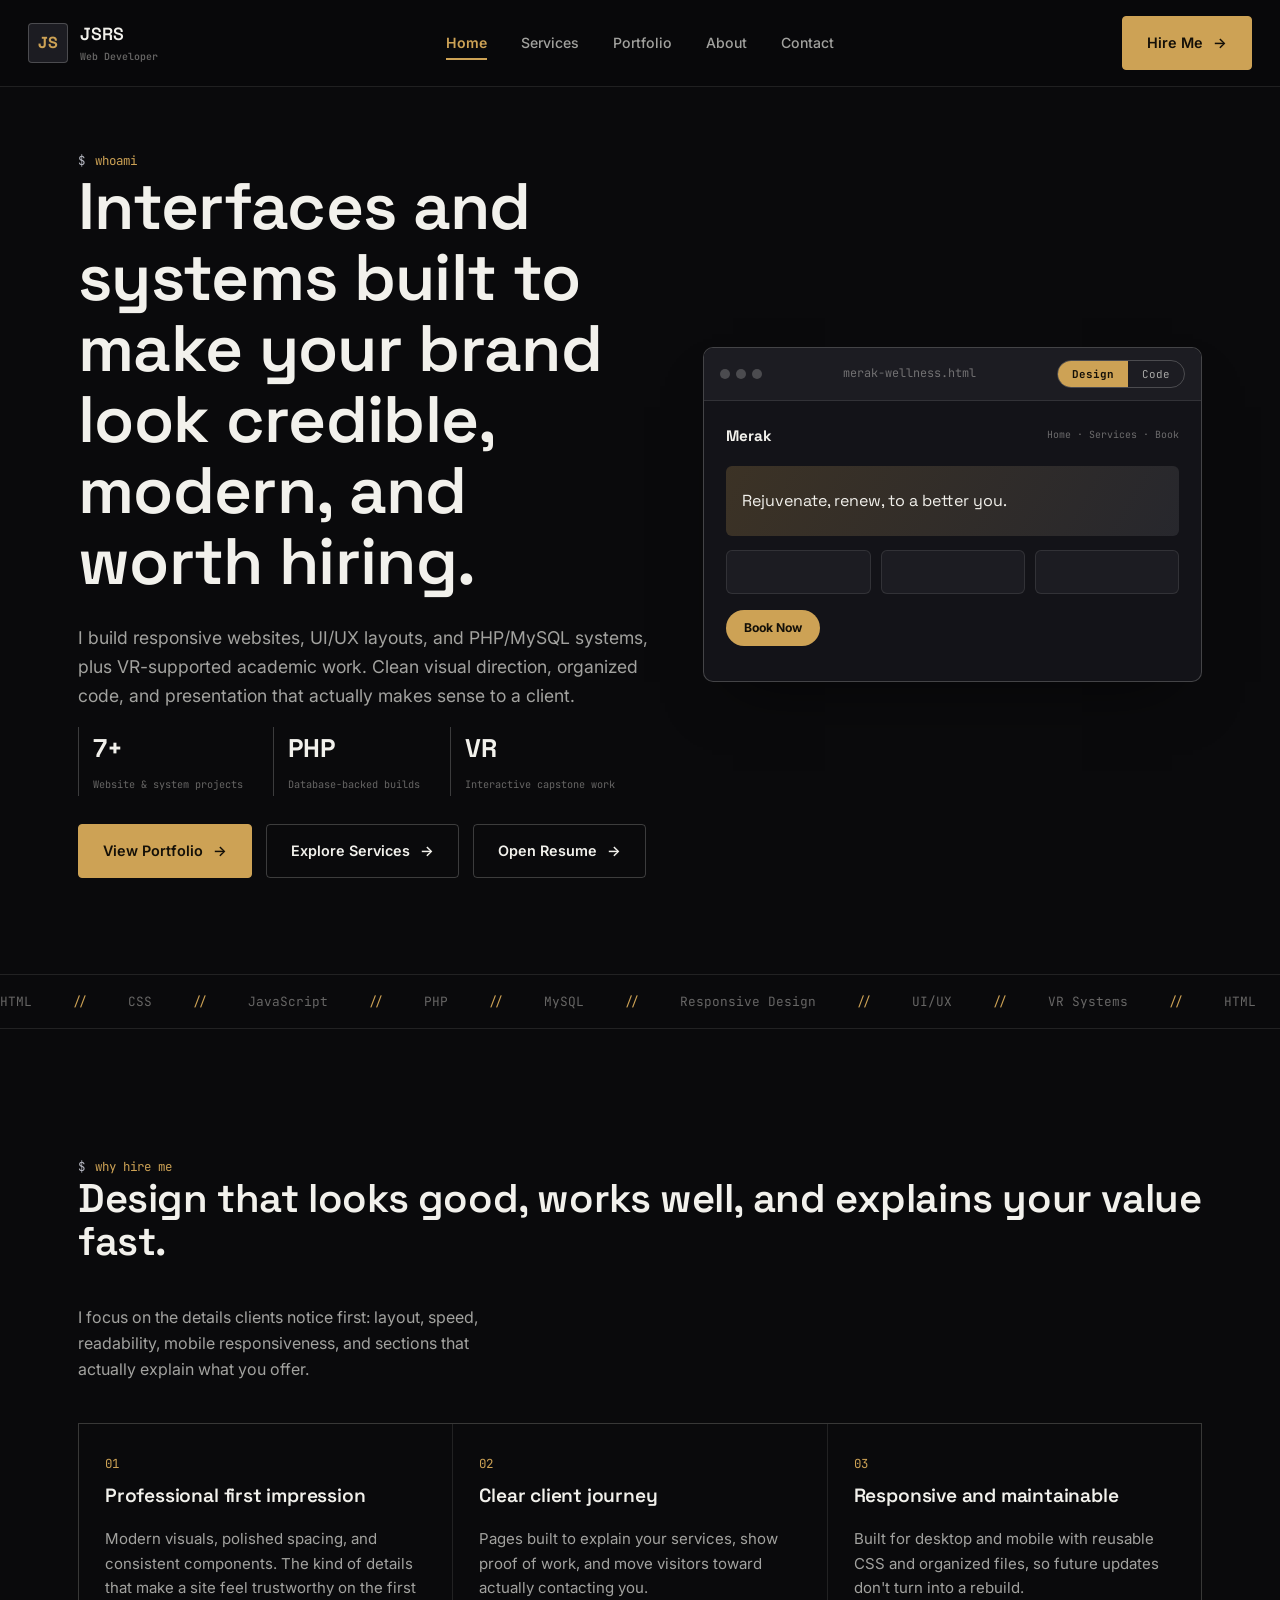
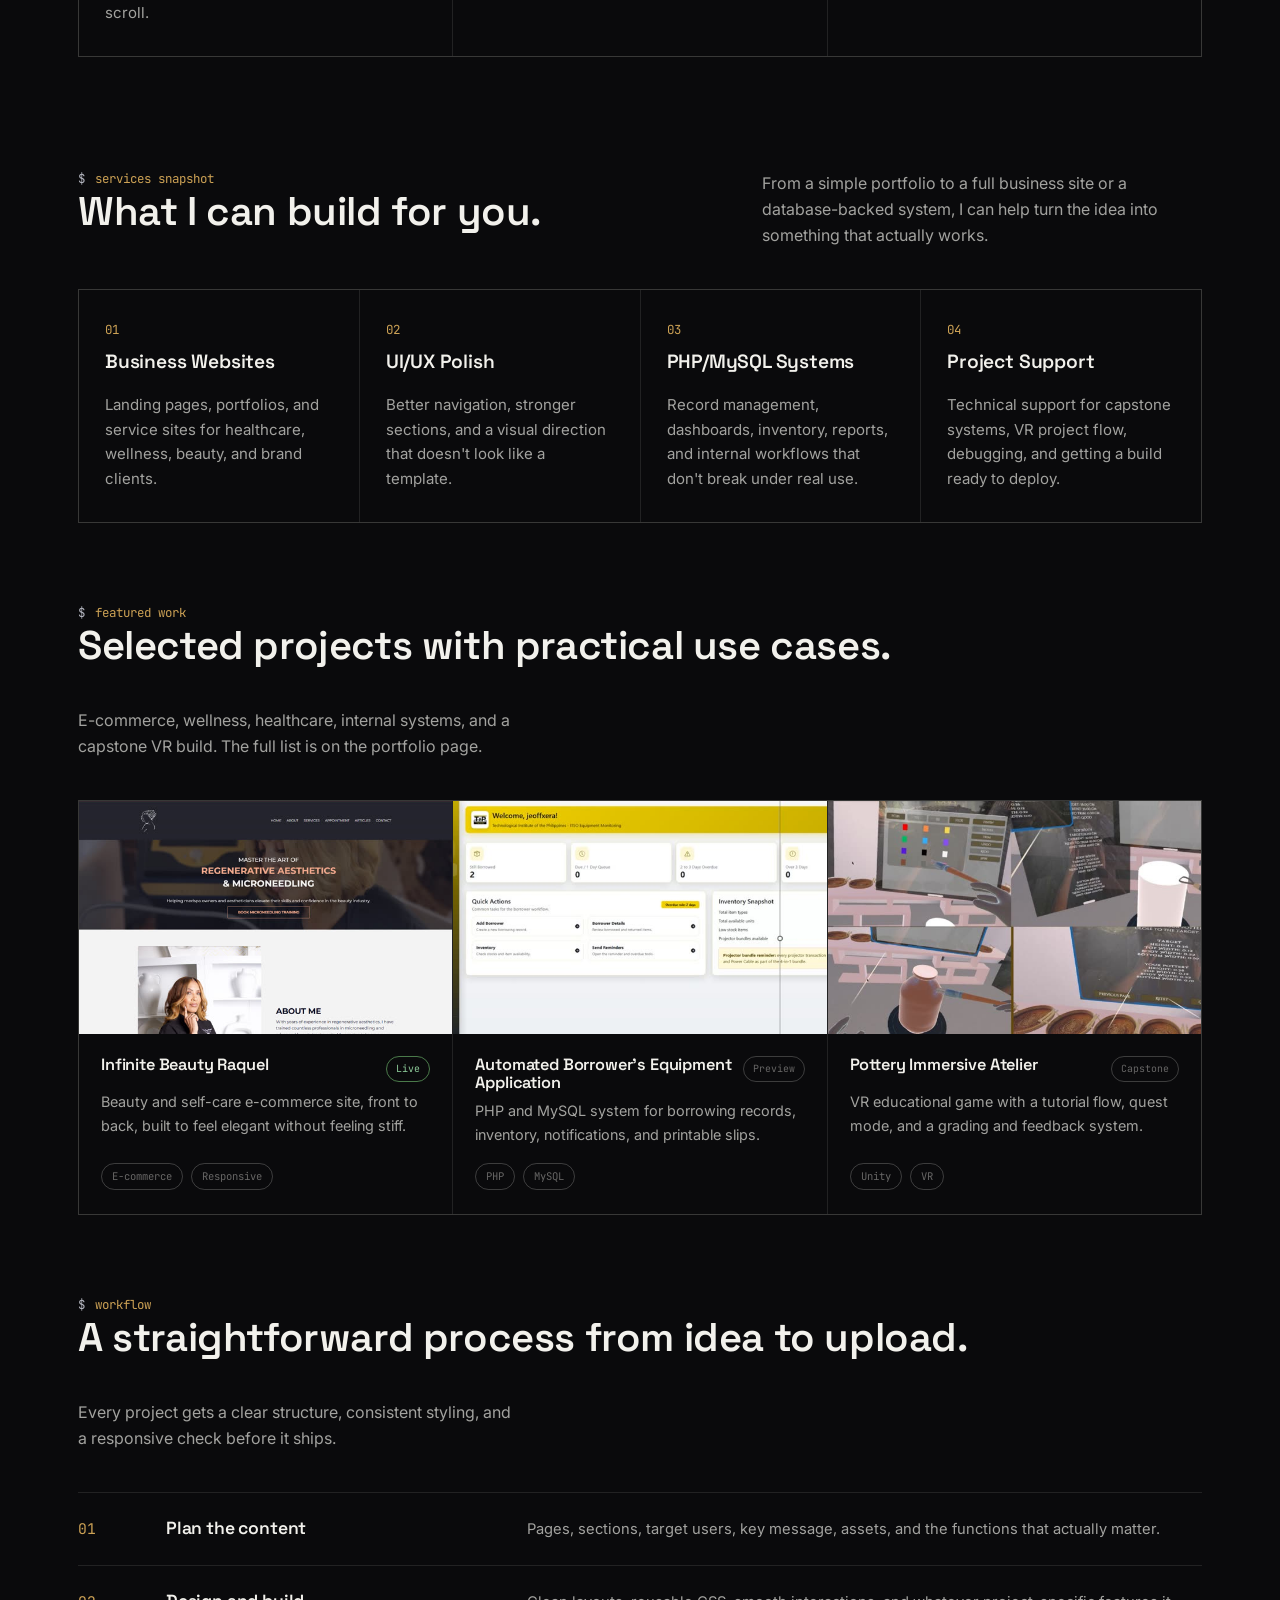
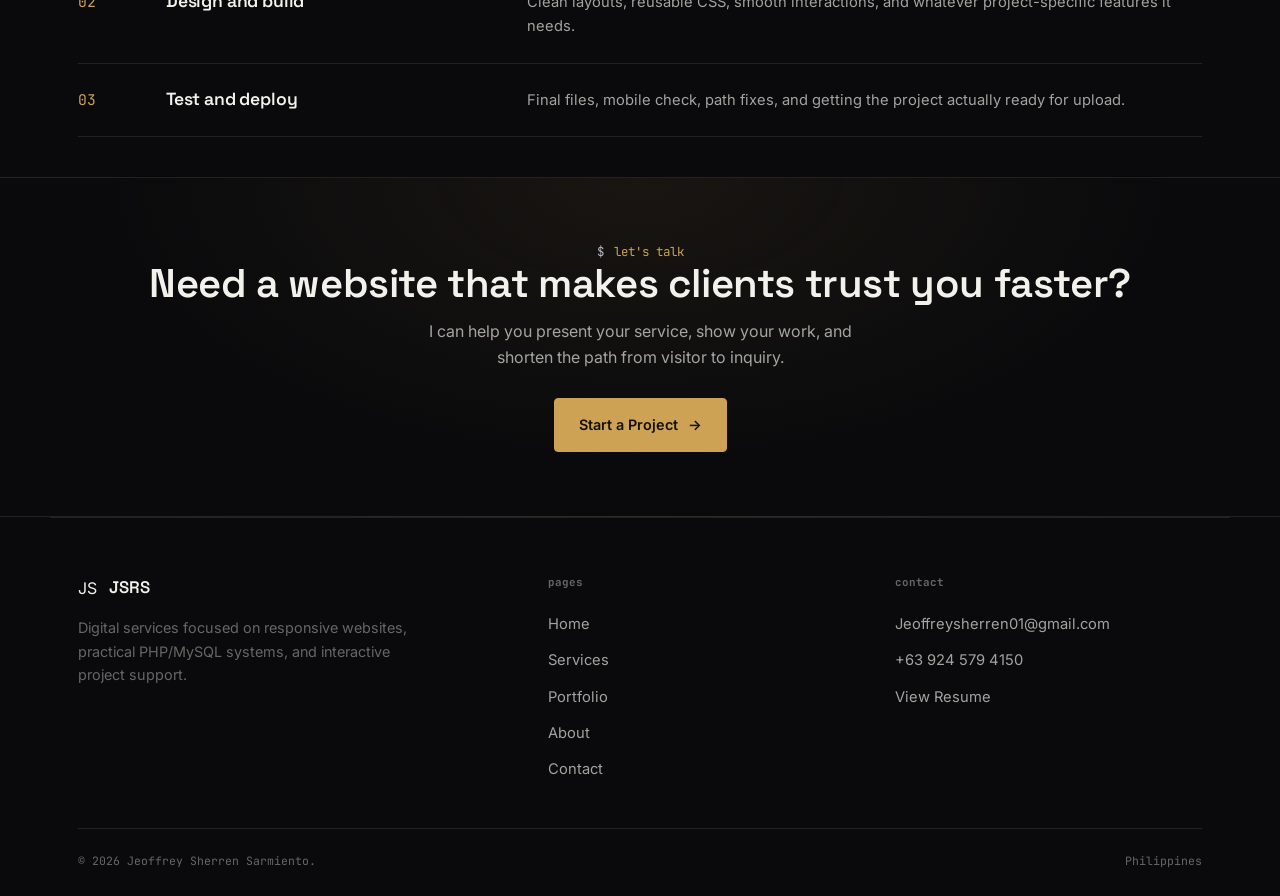
==== commit 9eca25a6: "Jsrs Portfolio" ====
--- a/index.html
+++ b/index.html
@@ -1,165 +1,236 @@
 <!DOCTYPE html>
 <html lang="en">
 <head>
-  <meta charset="UTF-8">
-  <meta name="viewport" content="width=device-width, initial-scale=1.0">
-  <meta name="description" content="Portfolio website for Jeoffrey Sherren Sarmiento, web developer focused on clean websites, systems, UI/UX, and VR project support.">
-  <title>JSRS Portfolio | Jeoffrey Sherren Sarmiento</title>
-  <link rel="icon" href="./assets/favicon.svg" type="image/svg+xml">
-  <link rel="stylesheet" href="./style.css">
+<meta charset="UTF-8">
+<meta name="viewport" content="width=device-width, initial-scale=1.0">
+<title>Jeoffrey Sherren Sarmiento | Web Developer</title>
+<meta name="description" content="Web developer building responsive websites, UI/UX, PHP and MySQL systems, and VR-supported academic projects. Based in the Philippines.">
+<link rel="icon" href="./assets/jeoffrey.png" type="image/png">
+<link rel="preconnect" href="https://fonts.googleapis.com">
+<link href="https://fonts.googleapis.com/css2?family=Space+Grotesk:wght@500;600;700&family=Inter:wght@400;500;600;700&family=JetBrains+Mono:wght@400;500;600&display=swap" rel="stylesheet">
+<link rel="stylesheet" href="./style.css">
 </head>
-<body data-page="home">
-  <div class="loader" aria-hidden="true">
-  <div class="loader-content"><b>JSRS</b><span>Designing your first impression</span><i></i></div>
-</div>
-  <header class="header">
-  <a class="brand" href="./index.html" aria-label="JSS home">
-    <img src="./assets/jsrs-logo.png" alt="JSRS logo">
-    <span class="brand-copy"><strong>JSRS</strong><small>Web Developer</small></span>
+<body>
+
+<header class="nav-bar">
+  <a class="brand" href="./index.html">
+    <span class="mark">JS</span>
+    <span>JSRS<br><small>Web Developer</small></span>
   </a>
-  <button class="menu" type="button" aria-label="Open menu" aria-expanded="false"><span></span><span></span><span></span></button>
-  <nav class="nav" aria-label="Main navigation">
-    <a href="./index.html" data-nav="home">Home</a>
-    <a href="./services.html" data-nav="services">Services</a>
-    <a href="./portfolio.html" data-nav="portfolio">Portfolio</a>
-    <a href="./about.html" data-nav="about">About</a>
-    <a href="./contact.html" data-nav="contact">Contact</a>
+  <button class="menu-toggle" aria-label="Open menu" aria-expanded="false">☰</button>
+  <nav class="nav-links" aria-label="Main navigation">
+    <a href="./index.html" aria-current="page">Home</a>
+    <a href="./services.html">Services</a>
+    <a href="./portfolio.html">Portfolio</a>
+    <a href="./about.html">About</a>
+    <a href="./contact.html">Contact</a>
   </nav>
-  <div class="top-actions">
-    <a class="resume-link" href="./assets/JSarmiento_RESUME.pdf" target="_blank" rel="noopener">Resume</a>
+  <div class="nav-actions">
     <a class="btn btn-primary" href="./contact.html">Hire Me</a>
   </div>
 </header>
-  <main>
-
-<section class="home-hero wrap">
-  <div class="hero-inner">
-    <div class="hero-copy">
-      <span class="small-label">Jeoffrey Sherren Sarmiento</span>
-      <h1>Websites and systems that make your brand look <span class="text-gradient">credible, modern, and hire-worthy.</span></h1>
-      <p class="lead">I build responsive websites, UI/UX layouts, PHP and MySQL systems, and VR-supported academic projects with a clean visual direction, organized code, and client-focused presentation.</p>
+
+<main>
+
+<section class="hero wrap">
+  <div class="hero-grid">
+    <div>
+      <span class="eyebrow">whoami</span>
+      <h1>Interfaces and systems built to make your brand look credible, modern, and worth hiring.</h1>
+      <p class="lead">I build responsive websites, UI/UX layouts, and PHP/MySQL systems, plus VR-supported academic work. Clean visual direction, organized code, and presentation that actually makes sense to a client.</p>
+      <div class="hero-stats">
+        <div><b>7+</b><span>Website &amp; system projects</span></div>
+        <div><b>PHP</b><span>Database-backed builds</span></div>
+        <div><b>VR</b><span>Interactive capstone work</span></div>
+      </div>
       <div class="hero-actions">
         <a class="btn btn-primary" href="./portfolio.html">View Portfolio</a>
         <a class="btn btn-ghost" href="./services.html">Explore Services</a>
         <a class="btn btn-ghost" href="./assets/JSarmiento_RESUME.pdf" target="_blank" rel="noopener">Open Resume</a>
       </div>
-      <div class="hero-highlights">
-        <div class="highlight-pill"><b>7+</b><span>Website and system projects</span></div>
-        <div class="highlight-pill"><b>PHP</b><span>Database-backed workflows</span></div>
-        <div class="highlight-pill"><b>VR</b><span>Interactive capstone experience</span></div>
-      </div>
-    </div>
-    <aside class="hero-showcase reveal" aria-label="Portfolio capability preview">
-      <div class="showcase-card showcase-card--main">
-        <div class="showcase-visual">
-          <span class="orb orb-one"></span>
-          <img src="./assets/jsrs-logo.png" alt="JSS logo showcase">
-          <span class="orb orb-two"></span>
+    </div>
+
+    <div class="code-card reveal">
+      <div class="code-card-head">
+        <div class="code-dots"><span></span><span></span><span></span></div>
+        <span class="fname">merak-wellness.html</span>
+        <div class="view-toggle">
+          <button data-view-btn="design" class="active">Design</button>
+          <button data-view-btn="code">Code</button>
         </div>
-        <div class="showcase-meta">
-          <span>Premium UI</span><span>Mobile-first</span><span>Clean code</span><span>Deploy-ready</span>
+      </div>
+      <div class="code-card-body">
+        <div class="view-pane mock-preview active" data-view-pane="design">
+          <div class="mock-nav"><b>Merak</b><span>Home · Services · Book</span></div>
+          <div class="mock-hero"><span>Rejuvenate, renew, to a better you.</span></div>
+          <div class="mock-row">
+            <div class="box"></div>
+            <div class="box"></div>
+            <div class="box"></div>
+          </div>
+          <span class="mock-btn">Book Now</span>
         </div>
-      </div>
-      <div class="availability-card">
-        <b><span class="status-dot"></span>Ready for client projects</b>
-        <p>Focused on websites that look professional, explain your offer clearly, and guide visitors toward action.</p>
-      </div>
-    </aside>
-  </div>
-</section>
-<div class="marquee" aria-label="Capabilities moving from right to left">
+        <div class="view-pane code-pane" data-view-pane="code">
+<pre><span class="tag">&lt;section</span> <span class="attr">class</span>=<span class="str">"hero"</span><span class="tag">&gt;</span>
+  <span class="tag">&lt;h1&gt;</span>Rejuvenate, renew,
+  to a better you.<span class="tag">&lt;/h1&gt;</span>
+  <span class="tag">&lt;div</span> <span class="attr">class</span>=<span class="str">"grid"</span><span class="tag">&gt;</span>
+    <span class="tag">&lt;div</span> <span class="attr">class</span>=<span class="str">"card"</span><span class="tag">&gt;&lt;/div&gt;</span>
+    <span class="tag">&lt;div</span> <span class="attr">class</span>=<span class="str">"card"</span><span class="tag">&gt;&lt;/div&gt;</span>
+  <span class="tag">&lt;/div&gt;</span>
+  <span class="tag">&lt;button&gt;</span>Book Now<span class="tag">&lt;/button&gt;</span>
+<span class="tag">&lt;/section&gt;</span></pre>
+        </div>
+      </div>
+    </div>
+  </div>
+</section>
+
+<div class="marquee" aria-hidden="true">
   <div class="marquee-track">
-    <span>Web Development</span><span>UI/UX</span><span>PHP + MySQL</span><span>VR Systems</span><span>Responsive Design</span><span>Technical Support</span>
-    <span>Web Development</span><span>UI/UX</span><span>PHP + MySQL</span><span>VR Systems</span><span>Responsive Design</span><span>Technical Support</span>
+    <span>HTML</span><span>CSS</span><span>JavaScript</span><span>PHP</span><span>MySQL</span><span>Responsive Design</span><span>UI/UX</span><span>VR Systems</span>
+    <span>HTML</span><span>CSS</span><span>JavaScript</span><span>PHP</span><span>MySQL</span><span>Responsive Design</span><span>UI/UX</span><span>VR Systems</span>
   </div>
 </div>
+
 <section class="section wrap">
   <div class="section-head">
-    <div><span class="small-label">Why Hire Me</span><h2>Design that looks good, works well, and explains your value fast.</h2></div>
-    <p>I focus on the details clients notice first: layout, speed, readability, mobile responsiveness, smooth animation, and clear sections that help visitors understand what you offer.</p>
-  </div>
-  <div class="grid-3">
-    <article class="panel value-card reveal"><span class="icon">01</span><h3>Professional first impression</h3><p>Modern visuals, polished spacing, smooth hover effects, and consistent components make your website feel trustworthy from the first scroll.</p></article>
-    <article class="panel value-card reveal"><span class="icon">02</span><h3>Clear client journey</h3><p>Pages are structured to explain your services, show proof of work, and move visitors toward contacting or hiring you.</p></article>
-    <article class="panel value-card reveal"><span class="icon">03</span><h3>Responsive and maintainable</h3><p>Layouts are designed for desktop and mobile with reusable CSS, organized sections, and cleaner files that are easier to update.</p></article>
-  </div>
-</section>
+    <div><span class="eyebrow">why hire me</span><h2>Design that looks good, works well, and explains your value fast.</h2></div>
+    <p>I focus on the details clients notice first: layout, speed, readability, mobile responsiveness, and sections that actually explain what you offer.</p>
+  </div>
+  <div class="card-grid">
+    <article class="card reveal">
+      <span class="num">01</span>
+      <h3>Professional first impression</h3>
+      <p>Modern visuals, polished spacing, and consistent components. The kind of details that make a site feel trustworthy on the first scroll.</p>
+    </article>
+    <article class="card reveal">
+      <span class="num">02</span>
+      <h3>Clear client journey</h3>
+      <p>Pages built to explain your services, show proof of work, and move visitors toward actually contacting you.</p>
+    </article>
+    <article class="card reveal">
+      <span class="num">03</span>
+      <h3>Responsive and maintainable</h3>
+      <p>Built for desktop and mobile with reusable CSS and organized files, so future updates don't turn into a rebuild.</p>
+    </article>
+  </div>
+</section>
+
 <section class="section wrap section-tight">
   <div class="section-head">
-    <div><span class="small-label">Services Snapshot</span><h2>What I can build for you.</h2></div>
-    <p>From a simple portfolio to a business website or database-backed system, I can help turn the idea into a clean and working digital product.</p>
-  </div>
-  <div class="grid-4">
-    <article class="panel service-card reveal"><span class="num">01</span><h3>Business Websites</h3><p>Landing pages, portfolios, service pages, healthcare, wellness, beauty, and brand websites.</p></article>
-    <article class="panel service-card reveal"><span class="num">02</span><h3>UI/UX Polish</h3><p>Cleaner spacing, better navigation, stronger sections, readable content, and modern visual direction.</p></article>
-    <article class="panel service-card reveal"><span class="num">03</span><h3>PHP/MySQL Systems</h3><p>Record management, dashboards, inventory, reports, authentication, and internal workflows.</p></article>
-    <article class="panel service-card reveal"><span class="num">04</span><h3>Project Support</h3><p>Technical support for capstone systems, VR project flow, debugging, and deployment preparation.</p></article>
-  </div>
-</section>
+    <div><span class="eyebrow">services snapshot</span><h2>What I can build for you.</h2></div>
+    <p>From a simple portfolio to a full business site or a database-backed system, I can help turn the idea into something that actually works.</p>
+  </div>
+  <div class="card-grid cols-4">
+    <a class="card reveal" href="./services.html">
+      <span class="num">01</span>
+      <h3>Business Websites</h3>
+      <p>Landing pages, portfolios, and service sites for healthcare, wellness, beauty, and brand clients.</p>
+    </a>
+    <a class="card reveal" href="./services.html">
+      <span class="num">02</span>
+      <h3>UI/UX Polish</h3>
+      <p>Better navigation, stronger sections, and a visual direction that doesn't look like a template.</p>
+    </a>
+    <a class="card reveal" href="./services.html">
+      <span class="num">03</span>
+      <h3>PHP/MySQL Systems</h3>
+      <p>Record management, dashboards, inventory, reports, and internal workflows that don't break under real use.</p>
+    </a>
+    <a class="card reveal" href="./services.html">
+      <span class="num">04</span>
+      <h3>Project Support</h3>
+      <p>Technical support for capstone systems, VR project flow, debugging, and getting a build ready to deploy.</p>
+    </a>
+  </div>
+</section>
+
 <section class="section wrap section-tight">
   <div class="section-head">
-    <div><span class="small-label">Featured Work</span><h2>Selected projects with practical use cases.</h2></div>
-    <p>These projects show experience across e-commerce, wellness websites, healthcare content, internal systems, and immersive learning.</p>
-  </div>
-  <div class="featured-grid">
+    <div><span class="eyebrow">featured work</span><h2>Selected projects with practical use cases.</h2></div>
+    <p>E-commerce, wellness, healthcare, internal systems, and a capstone VR build. The full list is on the portfolio page.</p>
+  </div>
+  <div class="portfolio-grid">
     <a class="portfolio-card clickable reveal" href="https://infinitebeautyraquel.com/" target="_blank" rel="noopener">
-      <div class="portfolio-img"><img src="./assets/ib.png" alt="Infinite Beauty Raquel website screenshot" loading="lazy"></div>
-      <div class="portfolio-body"><div class="portfolio-top"><h3>Infinite Beauty Raquel</h3><span class="status">Live</span></div><p>Infinite Beauty Raquel is a modern beauty and self-care website designed to represent elegance, confidence, and professionalism through a clean and visually appealing digital experience. The website highlights the brand’s beauty services in a soft, feminine, and organized layout, making it easy for visitors to explore what the business offers. Every section is designed to create a welcoming feeling, from the smooth navigation and polished visuals to the carefully arranged service information that helps clients understand the value of each treatment.</p><div class="tag-row"><span class="tag">E-commerce</span><span class="tag">Responsive</span><span class="tag">UI/UX</span></div></div>
+      <div class="portfolio-img"><img src="./assets/ib.jpg" alt="Infinite Beauty Raquel website screenshot" loading="lazy"></div>
+      <div class="portfolio-body">
+        <div class="portfolio-top"><h3>Infinite Beauty Raquel</h3><span class="status live">Live</span></div>
+        <p>Beauty and self-care e-commerce site, front to back, built to feel elegant without feeling stiff.</p>
+        <div class="tag-row"><span class="tag">E-commerce</span><span class="tag">Responsive</span></div>
+      </div>
     </a>
     <article class="portfolio-card reveal">
       <div class="portfolio-img"><img src="./assets/borrower-system.jpg" alt="Borrower system screenshot" loading="lazy"></div>
-      <div class="portfolio-body"><div class="portfolio-top"><h3>Automated Borrower’s Equipment Application</h3><span class="status private">Preview</span></div><p>PHP and MySQL system for borrowing records, inventory monitoring, notifications, settings, and printable borrower slips.</p><div class="tag-row"><span class="tag">PHP</span><span class="tag">MySQL</span><span class="tag">Reports</span></div></div>
+      <div class="portfolio-body">
+        <div class="portfolio-top"><h3>Automated Borrower's Equipment Application</h3><span class="status">Preview</span></div>
+        <p>PHP and MySQL system for borrowing records, inventory, notifications, and printable slips.</p>
+        <div class="tag-row"><span class="tag">PHP</span><span class="tag">MySQL</span></div>
+      </div>
     </article>
     <article class="portfolio-card reveal">
       <div class="portfolio-img"><img src="./assets/pia-capstone.jpg" alt="Pottery Immersive Atelier VR project screenshot" loading="lazy"></div>
-      <div class="portfolio-body"><div class="portfolio-top"><h3>Pottery Immersive Atelier</h3><span class="status private">Capstone</span></div><p>VR educational game with tutorial flow, quest mode, pottery interaction, grading, feedback, and immersive learning logic.</p><div class="tag-row"><span class="tag">Unity</span><span class="tag">VR</span><span class="tag">Interactive</span></div></div>
-    </article>
-  </div>
-</section>
+      <div class="portfolio-body">
+        <div class="portfolio-top"><h3>Pottery Immersive Atelier</h3><span class="status">Capstone</span></div>
+        <p>VR educational game with a tutorial flow, quest mode, and a grading and feedback system.</p>
+        <div class="tag-row"><span class="tag">Unity</span><span class="tag">VR</span></div>
+      </div>
+    </article>
+  </div>
+</section>
+
 <section class="section wrap section-tight">
   <div class="section-head">
-    <div><span class="small-label">Workflow</span><h2>A straightforward process from idea to upload.</h2></div>
-    <p>Every project is built with a clear structure, consistent styling, responsive checks, and files prepared for hosting.</p>
-  </div>
-  <div class="grid-3">
-    <article class="panel process-card reveal"><span class="step">01</span><h3>Plan the content</h3><p>Define the pages, sections, target users, key message, assets, links, and important functions.</p></article>
-    <article class="panel process-card reveal"><span class="step">02</span><h3>Design and build</h3><p>Create clean layouts, reusable CSS, smooth interactions, responsive behavior, and project-specific features.</p></article>
-    <article class="panel process-card reveal"><span class="step">03</span><h3>Test and deploy</h3><p>Prepare the final files, check mobile layout, fix paths, and make the project ready for upload.</p></article>
-  </div>
-</section>
-<section class="section wrap section-tight">
-  <div class="resume-panel reveal">
-    <div><span class="small-label">Let’s Work</span><h2>Need a website that makes clients trust you faster?</h2><p>I can help you present your service, showcase your work, and create a smoother path from visitor to inquiry.</p></div>
-    <a class="btn btn-primary" href="./contact.html">Start a Project</a>
-  </div>
-</section>
-  </main>
-  <footer class="footer">
-  <div class="footer-inner">
-    <div class="footer-top">
-      <div>
-        <a class="footer-logo" href="./index.html"><img src="./assets/jsrs-logo.png" alt="JSRS logo"><b>JSRS Portfolio</b></a>
-        <p class="footer-text">Digital services focused on responsive websites, premium interface design, practical PHP/MySQL systems, and interactive project support.</p>
-      </div>
-      <div class="footer-links">
-        <div>
-          <h4>Pages</h4>
-          <a href="./index.html">Home</a>
-          <a href="./services.html">Services</a>
-          <a href="./portfolio.html">Portfolio</a>
-          <a href="./about.html">About</a>
-        </div>
-        <div>
-          <h4>Contact</h4>
-          <a href="mailto:Jeoffreysherren01@gmail.com">Jeoffreysherren01@gmail.com</a>
-          <a href="tel:+639245794150">+63 924 579 4150</a>
-          <a href="./assets/JSarmiento_RESUME.pdf" target="_blank" rel="noopener">View Resume</a>
-        </div>
-      </div>
-    </div>
-    <div class="copyright"><span>&copy; 2026 Jeoffrey Sherren Sarmiento.</span><span>Built with consistent design, clean structure, and responsive styling.</span></div>
+    <div><span class="eyebrow">workflow</span><h2>A straightforward process from idea to upload.</h2></div>
+    <p>Every project gets a clear structure, consistent styling, and a responsive check before it ships.</p>
+  </div>
+  <div class="process">
+    <div class="process-row reveal"><span class="step">01</span><h4>Plan the content</h4><p>Pages, sections, target users, key message, assets, and the functions that actually matter.</p></div>
+    <div class="process-row reveal"><span class="step">02</span><h4>Design and build</h4><p>Clean layouts, reusable CSS, smooth interactions, and whatever project-specific features it needs.</p></div>
+    <div class="process-row reveal"><span class="step">03</span><h4>Test and deploy</h4><p>Final files, mobile check, path fixes, and getting the project actually ready for upload.</p></div>
+  </div>
+</section>
+
+<section class="cta-band">
+  <div class="wrap">
+    <span class="eyebrow" style="justify-content:center;">let's talk</span>
+    <h2>Need a website that makes clients trust you faster?</h2>
+    <p>I can help you present your service, show your work, and shorten the path from visitor to inquiry.</p>
+    <div class="cta-actions">
+      <a class="btn btn-primary" href="./contact.html">Start a Project</a>
+    </div>
+  </div>
+</section>
+
+</main>
+
+<footer class="footer wrap">
+  <div class="footer-top">
+    <div>
+      <a class="footer-brand" href="./index.html"><span class="mark">JS</span><span style="font-family:var(--display); font-weight:600; font-size:1.05rem; color:var(--paper);">JSRS</span></a>
+      <p>Digital services focused on responsive websites, practical PHP/MySQL systems, and interactive project support.</p>
+    </div>
+    <div class="footer-links">
+      <h5>pages</h5>
+      <a href="./index.html">Home</a>
+      <a href="./services.html">Services</a>
+      <a href="./portfolio.html">Portfolio</a>
+      <a href="./about.html">About</a>
+      <a href="./contact.html">Contact</a>
+    </div>
+    <div class="footer-links">
+      <h5>contact</h5>
+      <a href="mailto:Jeoffreysherren01@gmail.com">Jeoffreysherren01@gmail.com</a>
+      <a href="tel:+639245794150">+63 924 579 4150</a>
+      <a href="./assets/JSarmiento_RESUME.pdf" target="_blank" rel="noopener">View Resume</a>
+    </div>
+  </div>
+  <div class="footer-bottom">
+    <span>&copy; 2026 Jeoffrey Sherren Sarmiento.</span>
+    <span>Philippines</span>
   </div>
 </footer>
-  <script src="./script.js"></script>
+
+<script src="./script.js"></script>
 </body>
 </html>
--- a/style.css
+++ b/style.css
@@ -1,2006 +1,314 @@
-:root {
-  /* JSRS — Black × Gold × Silver */
-  --bg: #000000;
-  --bg-soft: #0D0D0D;
-  --panel: rgba(13, 13, 13, 0.80);
-  --panel-strong: rgba(8, 8, 8, 0.96);
-  --panel-glass: rgba(201, 168, 76, 0.06);
-  --ink: #EDE8DC;
-  --silver: #C4C4D0;
-  --muted: rgba(237, 232, 220, 0.70);
-  --soft: rgba(237, 232, 220, 0.48);
-  --line: rgba(201, 168, 76, 0.18);
-  --line-strong: rgba(201, 168, 76, 0.44);
-  --gold: #C9A84C;
-  --gold-light: #E8CC7A;
-  --gold-dark: #8B6914;
-  --blue: rgba(201, 168, 76, 0.22);
-  --blue-2: #0D0D0D;
-  --cyan: #C9A84C;
-  --violet: rgba(201, 168, 76, 0.22);
-  --green: #C9A84C;
-  --max: 1160px;
-  --radius: 28px;
-  --radius-lg: 36px;
-  --shadow: 0 28px 90px rgba(0, 0, 0, 0.62);
-  --shadow-blue: 0 24px 65px rgba(201, 168, 76, 0.18);
-  --ease: cubic-bezier(0.2, 0.8, 0.2, 1);
-}
-
-* {
-  box-sizing: border-box;
-  margin: 0;
-  padding: 0;
-}
-
-html {
-  scroll-behavior: smooth;
-  background: var(--bg);
-}
-
-body {
-  min-height: 100vh;
-  color: var(--ink);
-  font-family: Inter, ui-sans-serif, system-ui, -apple-system, BlinkMacSystemFont, "Segoe UI", Arial, sans-serif;
-  background:
-    radial-gradient(circle at 18% -8%, rgba(201, 168, 76, 0.14), transparent 32rem),
-    radial-gradient(circle at 92% 4%, rgba(196, 196, 208, 0.08), transparent 34rem),
-    radial-gradient(circle at 50% 105%, rgba(201, 168, 76, 0.07), transparent 36rem),
-    linear-gradient(180deg, #000000 0%, #0D0D0D 45%, #000000 100%);
-  overflow-x: hidden;
-}
-
-body::before {
-  content: "";
-  position: fixed;
-  inset: 0;
-  z-index: -3;
-  pointer-events: none;
-  background-image:
-    linear-gradient(rgba(201, 168, 76, 0.04) 1px, transparent 1px),
-    linear-gradient(90deg, rgba(201, 168, 76, 0.04) 1px, transparent 1px);
-  background-size: 82px 82px;
-  mask-image: linear-gradient(to bottom, #000 0%, transparent 82%);
-}
-
-body::after {
-  content: "";
-  position: fixed;
-  inset: -18% -12%;
-  z-index: -2;
-  pointer-events: none;
-  background:
-    radial-gradient(circle at 24% 26%, rgba(201, 168, 76, 0.10), transparent 24rem),
-    radial-gradient(circle at 76% 18%, rgba(196, 196, 208, 0.07), transparent 26rem),
-    conic-gradient(from 160deg at 50% 50%, transparent, rgba(201, 168, 76, 0.07), transparent, rgba(196, 196, 208, 0.06), transparent);
-  filter: blur(22px);
-  opacity: 0.8;
-  animation: ambientDrift 16s var(--ease) infinite alternate;
-}
-
-body.nav-open {
-  overflow: hidden;
-}
-
-::selection {
-  background: rgba(201, 168, 76, 0.32);
-  color: #EDE8DC;
-}
-
-a {
-  color: inherit;
-  text-decoration: none;
-}
-
-img {
-  display: block;
-  max-width: 100%;
-}
-
-button,
-input,
-textarea,
-select {
-  font: inherit;
-}
-
-button {
-  color: inherit;
-}
-
-main {
-  position: relative;
-  z-index: 1;
-}
-
-.wrap {
-  width: min(calc(100% - 34px), var(--max));
-  margin-inline: auto;
-}
-
-.section {
-  padding: 82px 0;
-}
-
-.section-tight {
-  padding-top: 56px;
-}
-
-.blue,
-.text-gradient {
-  color: var(--gold);
-}
-
-.text-gradient {
-  background: linear-gradient(120deg, #C9A84C 0%, #EDE8DC 28%, #C4C4D0 52%, #C9A84C 78%, #EDE8DC 100%);
-  background-size: 200% auto;
-  -webkit-background-clip: text;
-  background-clip: text;
-  color: transparent;
-  animation: textShine 7s linear infinite;
-}
-
-p {
-  color: var(--muted);
-  line-height: 1.72;
-}
-
-.lead {
-  max-width: 720px;
-  font-size: clamp(1rem, 1.4vw, 1.1rem);
-}
-
-h1,
-h2,
-h3 {
-  line-height: 1.04;
-  letter-spacing: -0.045em;
-}
-
-h1,
-h2 {
-  font-family: Georgia, "Times New Roman", serif;
-  font-weight: 800;
-}
-
-h1 {
-  font-size: clamp(2.45rem, 5.6vw, 5.5rem);
-  max-width: 920px;
-}
-
-h2 {
-  font-size: clamp(1.9rem, 3.8vw, 3.35rem);
-}
-
-h3 {
-  font-size: clamp(1.1rem, 1.75vw, 1.45rem);
-  color: #EDE8DC;
-}
-
-.small-label {
-  display: inline-flex;
-  align-items: center;
-  gap: 10px;
-  margin-bottom: 16px;
-  color: var(--gold);
-  font-size: 0.72rem;
-  font-weight: 950;
-  letter-spacing: 0.18em;
-  text-transform: uppercase;
-}
-
-.small-label::before {
-  content: "";
-  width: 38px;
-  height: 1px;
-  border-radius: 999px;
-  background: linear-gradient(90deg, var(--gold), transparent);
-  box-shadow: 0 0 18px rgba(201, 168, 76, 0.55);
-}
-
-/* Loader */
-.loader {
-  position: fixed;
-  inset: 0;
-  z-index: 9999;
-  display: grid;
-  place-items: center;
-  min-height: 100vh;
-  min-height: 100svh;
-  overflow: hidden;
-  background:
-    radial-gradient(circle at 50% 42%, rgba(201, 168, 76, 0.16), transparent 24rem),
-    radial-gradient(circle at 50% 58%, rgba(196, 196, 208, 0.08), transparent 18rem),
-    #000000;
-  opacity: 1;
-  visibility: visible;
-  transition: opacity 0.75s var(--ease), visibility 0.75s var(--ease), transform 0.75s var(--ease);
-}
-
-.loader::before,
-.loader::after {
-  content: "";
-  position: absolute;
-  border-radius: 50%;
-  pointer-events: none;
-}
-
-.loader::before {
-  width: min(360px, 72vw);
-  height: min(360px, 72vw);
-  border: 1px solid rgba(201, 168, 76, 0.12);
-  background: conic-gradient(from 0deg, transparent, rgba(201, 168, 76, 0.60), transparent 38%, rgba(196, 196, 208, 0.32), transparent 72%);
-  filter: drop-shadow(0 0 34px rgba(201, 168, 76, 0.32));
-  animation: spin 4.8s linear infinite;
-}
-
-.loader::after {
-  width: min(250px, 58vw);
-  height: min(250px, 58vw);
-  background: radial-gradient(circle, rgba(201, 168, 76, 0.10), transparent 65%);
-  animation: loaderPulse 1.7s var(--ease) infinite alternate;
-}
-
-.loader-content {
-  position: relative;
-  z-index: 1;
-  display: flex;
-  flex-direction: column;
-  align-items: center;
-  justify-content: center;
-  width: 100%;
-  text-align: center;
-  transform: translateY(0);
-}
-
-.loader-content b {
-  display: block;
-  font-family: Georgia, "Times New Roman", serif;
-  font-size: clamp(4rem, 13vw, 8.5rem);
-  line-height: 0.9;
-  letter-spacing: -0.12em;
-  background: linear-gradient(115deg, #C9A84C 0%, #EDE8DC 28%, #C4C4D0 50%, #C9A84C 70%, #EDE8DC 100%);
-  background-size: 230% auto;
-  -webkit-background-clip: text;
-  background-clip: text;
-  color: transparent;
-  filter: drop-shadow(0 28px 46px rgba(201, 168, 76, 0.28));
-  animation: textShine 2.9s linear infinite;
-}
-
-.loader-content span {
-  margin-top: 18px;
-  color: var(--muted);
-  font-size: 0.78rem;
-  font-weight: 800;
-  letter-spacing: 0.18em;
-  text-transform: uppercase;
-}
-
-.loader-content i {
-  display: block;
-  width: min(250px, 62vw);
-  height: 3px;
-  margin-top: 24px;
-  border-radius: 999px;
-  overflow: hidden;
-  background: rgba(201, 168, 76, 0.10);
-}
-
-.loader-content i::before {
-  content: "";
-  display: block;
-  width: 45%;
-  height: 100%;
-  border-radius: inherit;
-  background: linear-gradient(90deg, transparent, #C9A84C, #EDE8DC, #C4C4D0, transparent);
-  animation: loadSweep 1.25s var(--ease) infinite;
-}
-
-.loader.hide {
-  opacity: 0;
-  visibility: hidden;
-  transform: scale(1.04);
-}
-
-/* Header */
-.header {
-  position: sticky;
-  top: 14px;
-  z-index: 80;
-  isolation: isolate;
-  width: min(calc(100% - 28px), var(--max));
-  margin: 14px auto 0;
-  padding: 10px 12px;
-  display: flex;
-  align-items: center;
-  justify-content: space-between;
-  gap: 12px;
-  border: 1px solid var(--line);
-  border-radius: 999px;
-  background: rgba(13, 13, 13, 0.72);
-  -webkit-backdrop-filter: blur(22px);
-  backdrop-filter: blur(22px);
-  box-shadow: 0 22px 70px rgba(0, 0, 0, 0.45), 0 0 0 1px rgba(201, 168, 76, 0.06) inset;
-  transition: background 0.28s var(--ease), border-color 0.28s var(--ease), transform 0.28s var(--ease);
-}
-
-.header.scrolled {
-  background: rgba(10, 10, 10, 0.92);
-  border-color: rgba(201, 168, 76, 0.28);
-}
-
-.brand {
-  display: inline-flex;
-  align-items: center;
-  gap: 11px;
-  min-width: 170px;
-}
-
-.brand img,
-.footer-logo img {
-  width: 52px;
-  height: 52px;
-  object-fit: cover;
-  border: 1px solid rgba(201, 168, 76, 0.18);
-  border-radius: 14px;
-  box-shadow: 0 8px 24px rgba(0, 0, 0, 0.40), 0 0 12px rgba(201, 168, 76, 0.12);
-}
-
-.brand-copy {
-  display: grid;
-  gap: 1px;
-}
-
-.brand strong {
-  font-family: Georgia, "Times New Roman", serif;
-  font-size: 1.02rem;
-  letter-spacing: -0.05em;
-  color: #EDE8DC;
-}
-
-.brand small {
-  color: var(--gold);
-  font-size: 0.68rem;
-  font-weight: 800;
-  letter-spacing: 0.12em;
-  text-transform: uppercase;
-}
-
-.nav {
-  display: flex;
-  align-items: center;
-  gap: 4px;
-  padding: 5px;
-  border: 1px solid rgba(201, 168, 76, 0.08);
-  border-radius: 999px;
-  background: rgba(201, 168, 76, 0.04);
-  z-index: 999;
-}
-
-.nav a {
-  display: block;
-  padding: 10px 14px;
-  border-radius: 999px;
-  color: var(--muted);
-  font-size: 0.79rem;
-  font-weight: 900;
-  transition: color 0.25s var(--ease), background 0.25s var(--ease), transform 0.25s var(--ease);
-}
-
-.nav a:hover,
-.nav a.active {
-  color: #EDE8DC;
-  background: linear-gradient(135deg, rgba(201, 168, 76, 0.18), rgba(196, 196, 208, 0.08));
-}
-
-.nav a:hover {
-  transform: translateY(-1px);
-}
-
-.top-actions {
-  display: flex;
-  align-items: center;
-  gap: 8px;
-}
-
-.resume-link,
-.btn {
-  position: relative;
-  isolation: isolate;
-  overflow: hidden;
-  display: inline-flex;
-  align-items: center;
-  justify-content: center;
-  gap: 9px;
-  min-height: 44px;
-  padding: 0 17px;
-  border: 1px solid var(--line);
-  border-radius: 999px;
-  color: #EDE8DC;
-  font-size: 0.84rem;
-  font-weight: 950;
-  white-space: nowrap;
-  transition: transform 0.3s var(--ease), border-color 0.3s var(--ease), box-shadow 0.3s var(--ease), background 0.3s var(--ease);
-}
-
-.resume-link::before,
-.btn::before {
-  content: "";
-  position: absolute;
-  inset: 0;
-  z-index: -1;
-  background: linear-gradient(115deg, transparent 0%, rgba(201, 168, 76, 0.18) 45%, transparent 58%);
-  transform: translateX(-120%);
-  transition: transform 0.5s var(--ease);
-}
-
-.resume-link {
-  background: rgba(201, 168, 76, 0.06);
-}
-
-.btn-primary {
-  border-color: rgba(201, 168, 76, 0.55);
-  background: linear-gradient(135deg, rgba(201, 168, 76, 0.28), rgba(13, 13, 13, 0.85));
-  box-shadow: var(--shadow-blue);
-}
-
-.btn-ghost {
-  background: rgba(201, 168, 76, 0.06);
-}
-
-.resume-link:hover,
-.btn:hover {
-  transform: translateY(-3px);
-  border-color: rgba(201, 168, 76, 0.62);
-  box-shadow: 0 22px 50px rgba(0, 0, 0, 0.36), 0 0 20px rgba(201, 168, 76, 0.14);
-}
-
-.resume-link:hover::before,
-.btn:hover::before {
-  transform: translateX(120%);
-}
-
-.menu {
-  position: relative;
-  z-index: 1000;
-  display: none;
-  width: 44px;
-  height: 44px;
-  flex: 0 0 44px;
-  align-items: center;
-  justify-content: center;
-  flex-direction: column;
-  gap: 5px;
-  border: 0;
-  border-radius: 50%;
-  background: rgba(201, 168, 76, 0.08);
-  cursor: pointer;
-  transition: background 0.25s var(--ease), transform 0.25s var(--ease);
-}
-
-.menu span {
-  display: block;
-  width: 18px;
-  height: 2px;
-  border-radius: 999px;
-  background: #C9A84C;
-  transition: transform 0.25s var(--ease), opacity 0.25s var(--ease);
-}
-
-.menu.active {
-  background: rgba(201, 168, 76, 0.18);
-}
-
-.menu.active span:nth-child(1) {
-  transform: translateY(7px) rotate(45deg);
-}
-
-.menu.active span:nth-child(2) {
-  opacity: 0;
-}
-
-.menu.active span:nth-child(3) {
-  transform: translateY(-7px) rotate(-45deg);
-}
-
-/* Hero */
-.home-hero,
-.page-hero {
-  position: relative;
-  padding: 88px 0 56px;
-}
-
-.home-hero::before,
-.page-hero::before {
-  content: "";
-  position: absolute;
-  left: 50%;
-  top: 20px;
-  width: min(860px, 92vw);
-  height: 360px;
-  transform: translateX(-50%);
-  border-radius: 999px;
-  background: radial-gradient(circle, rgba(201, 168, 76, 0.12), transparent 70%);
-  filter: blur(30px);
-  pointer-events: none;
-  z-index: -1;
-}
-
-.hero-inner {
-  display: grid;
-  grid-template-columns: minmax(0, 1.08fr) minmax(330px, 0.82fr);
-  gap: 42px;
-  align-items: center;
-}
-
-.page-hero .hero-inner {
-  align-items: end;
-}
-
-.hero-copy {
-  position: relative;
-}
-
-.hero-copy .lead,
-.page-hero .lead {
-  margin-top: 20px;
-}
-
-.hero-actions {
-  display: flex;
-  flex-wrap: wrap;
-  gap: 12px;
-  margin-top: 28px;
-}
-
-.hero-highlights,
-.metrics {
-  display: grid;
-  grid-template-columns: repeat(3, 1fr);
-  gap: 12px;
-  margin-top: 30px;
-}
-
-.highlight-pill,
-.metric {
-  border: 1px solid var(--line);
-  border-radius: 20px;
-  background: rgba(201, 168, 76, 0.05);
-  padding: 15px;
-  min-height: 88px;
-}
-
-.highlight-pill b,
-.metric b {
-  display: block;
-  color: #C9A84C;
-  font-family: Georgia, "Times New Roman", serif;
-  font-size: 1.6rem;
-  letter-spacing: -0.06em;
-}
-
-.highlight-pill span,
-.metric span {
-  display: block;
-  margin-top: 5px;
-  color: var(--muted);
-  font-size: 0.78rem;
-  font-weight: 800;
-}
-
-.hero-showcase {
-  position: relative;
-  min-height: 520px;
-}
-
-.showcase-card,
-.hero-note,
-.panel,
-.contact-card,
-.resume-panel,
-.timeline-item,
-.full-service-card,
-.mini-service-card {
-  position: relative;
-  overflow: hidden;
-  border: 1px solid var(--line);
-  background:
-    radial-gradient(circle at 16% 12%, rgba(201, 168, 76, 0.10), transparent 28%),
-    linear-gradient(145deg, rgba(201, 168, 76, 0.07), rgba(13, 13, 13, 0.90));
-  box-shadow: 0 24px 70px rgba(0, 0, 0, 0.34);
-}
-
-.showcase-card::before,
-.hero-note::before,
-.panel::before,
-.contact-card::before,
-.resume-panel::before,
-.timeline-item::before,
-.full-service-card::before,
-.mini-service-card::before,
-.portfolio-card::before {
-  content: "";
-  position: absolute;
-  inset: 0;
-  pointer-events: none;
-  background: linear-gradient(115deg, transparent 0%, rgba(201, 168, 76, 0.08) 42%, transparent 58%);
-  opacity: 0;
-  transform: translateX(-20%);
-  transition: opacity 0.35s var(--ease), transform 0.6s var(--ease);
-}
-
-.showcase-card:hover::before,
-.hero-note:hover::before,
-.panel:hover::before,
-.contact-card:hover::before,
-.resume-panel:hover::before,
-.timeline-item:hover::before,
-.full-service-card:hover::before,
-.mini-service-card:hover::before,
-.portfolio-card:hover::before {
-  opacity: 1;
-  transform: translateX(20%);
-}
-
-.showcase-card--main {
-  position: absolute;
-  inset: 0 0 86px 0;
-  display: flex;
-  flex-direction: column;
-  justify-content: space-between;
-  padding: 28px;
-  border-radius: 38px;
-}
-
-.showcase-visual {
-  position: relative;
-  display: grid;
-  place-items: center;
-  min-height: 280px;
-  border: 1px solid rgba(201, 168, 76, 0.12);
-  border-radius: 30px;
-  background:
-    radial-gradient(circle at 50% 45%, rgba(201, 168, 76, 0.12), transparent 38%),
-    rgba(201, 168, 76, 0.03);
-}
-
-.showcase-visual img {
-  width: min(230px, 58vw);
-  border-radius: 26px;
-  filter: drop-shadow(0 28px 40px rgba(0, 0, 0, 0.52));
-  animation: floatSoft 5s var(--ease) infinite alternate;
-}
-
-.orb {
-  position: absolute;
-  width: 76px;
-  height: 76px;
-  border-radius: 50%;
-  background: radial-gradient(circle at 30% 30%, #EDE8DC, #C9A84C 28%, rgba(196, 196, 208, 0.4) 68%, transparent 70%);
-  filter: blur(0.2px) drop-shadow(0 0 32px rgba(201, 168, 76, 0.45));
-  opacity: 0.72;
-}
-
-.orb-one {
-  top: 28px;
-  right: 34px;
-  animation: floatSoft 4.4s var(--ease) infinite alternate;
-}
-
-.orb-two {
-  left: 36px;
-  bottom: 34px;
-  width: 52px;
-  height: 52px;
-  background: radial-gradient(circle at 30% 30%, #C4C4D0, #A8A8B8 40%, transparent 72%);
-  opacity: 0.52;
-  animation: floatSoft 5.5s var(--ease) infinite alternate-reverse;
-}
-
-.showcase-meta {
-  display: grid;
-  grid-template-columns: 1fr 1fr;
-  gap: 12px;
-  margin-top: 20px;
-}
-
-.showcase-meta span,
-.deliverable-list span {
-  display: inline-flex;
-  align-items: center;
-  gap: 8px;
-  min-height: 42px;
-  padding: 10px 12px;
-  border: 1px solid rgba(201, 168, 76, 0.14);
-  border-radius: 16px;
-  color: var(--silver);
-  font-size: 0.82rem;
-  font-weight: 850;
-  background: rgba(201, 168, 76, 0.05);
-}
-
-.availability-card {
-  position: absolute;
-  right: 14px;
-  bottom: 0;
-  width: min(330px, calc(100% - 28px));
-  padding: 22px;
-  border-radius: 28px;
-  border: 1px solid rgba(201, 168, 76, 0.30);
-  background: rgba(10, 10, 10, 0.88);
-  -webkit-backdrop-filter: blur(16px);
-  backdrop-filter: blur(16px);
-  box-shadow: var(--shadow), 0 0 20px rgba(201, 168, 76, 0.08) inset;
-}
-
-.availability-card b {
-  display: block;
-  margin-bottom: 8px;
-  color: #EDE8DC;
-}
-
-.status-dot {
-  display: inline-block;
-  width: 10px;
-  height: 10px;
-  margin-right: 8px;
-  border-radius: 50%;
-  background: #C9A84C;
-  box-shadow: 0 0 0 6px rgba(201, 168, 76, 0.14), 0 0 24px rgba(201, 168, 76, 0.62);
-  animation: pulseDot 1.6s var(--ease) infinite;
-}
-
-.hero-note {
-  border-radius: var(--radius);
-  padding: 28px;
-}
-
-.hero-note b {
-  display: block;
-  margin-bottom: 9px;
-  color: #EDE8DC;
-  font-size: 1.04rem;
-}
-
-.hero-note p {
-  margin: 0;
-  font-size: 0.96rem;
-}
-
-/* Marquee */
-.marquee {
-  border-block: 1px solid var(--line);
-  background: rgba(13, 13, 13, 0.82);
-  overflow: hidden;
-  white-space: nowrap;
-}
-
-.marquee-track {
-  display: flex;
-  width: max-content;
-  will-change: transform;
-  animation: tickerRTL 28s linear infinite;
-}
-
-.marquee:hover .marquee-track {
-  animation-play-state: paused;
-}
-
-.marquee span {
-  padding: 22px 26px;
-  color: transparent;
-  -webkit-text-stroke: 1px rgba(201, 168, 76, 0.30);
-  font-family: Georgia, "Times New Roman", serif;
-  font-size: clamp(1.8rem, 4.6vw, 3.8rem);
-  font-weight: 900;
-  letter-spacing: -0.06em;
-}
-
-.marquee span:nth-child(even) {
-  color: #C9A84C;
-  -webkit-text-stroke: 0;
-}
-
-/* Sections and cards */
-.section-head {
-  display: flex;
-  align-items: end;
-  justify-content: space-between;
-  gap: 26px;
-  margin-bottom: 34px;
-}
-
-.section-head p {
-  max-width: 620px;
-}
-
-.grid-2,
-.grid-3,
-.grid-4 {
-  display: grid;
-  gap: 20px;
-}
-
-.grid-2 {
-  grid-template-columns: repeat(2, 1fr);
-}
-
-.grid-3 {
-  grid-template-columns: repeat(3, 1fr);
-}
-
-.grid-4 {
-  grid-template-columns: repeat(4, 1fr);
-}
-
-.panel {
-  min-height: 100%;
-  border-radius: var(--radius);
-  padding: 28px;
-  transition: transform 0.32s var(--ease), border-color 0.32s var(--ease), box-shadow 0.32s var(--ease);
-}
-
-.panel:hover,
-.full-service-card:hover,
-.mini-service-card:hover,
-.contact-card:hover,
-.timeline-item:hover {
-  transform: translateY(-6px);
-  border-color: var(--line-strong);
-  box-shadow: 0 34px 90px rgba(0, 0, 0, 0.42), 0 0 28px rgba(201, 168, 76, 0.08);
-}
-
-.value-card,
-.service-card,
-.process-card {
-  display: grid;
-  gap: 15px;
-}
-
-.value-card .icon,
-.service-card .num,
-.process-card .step,
-.num-pill {
-  width: 48px;
-  height: 48px;
-  display: inline-flex;
-  align-items: center;
-  justify-content: center;
-  border: 1px solid rgba(201, 168, 76, 0.48);
-  border-radius: 16px;
-  color: #C9A84C;
-  font-weight: 950;
-  background: linear-gradient(135deg, rgba(201, 168, 76, 0.22), rgba(13, 13, 13, 0.85));
-  box-shadow: 0 14px 30px rgba(201, 168, 76, 0.12);
-}
-
-.value-card p,
-.service-card p,
-.process-card p,
-.panel p {
-  font-size: 0.96rem;
-}
-
-.featured-grid,
-.portfolio-grid {
-  display: grid;
-  grid-template-columns: repeat(2, 1fr);
-  gap: 22px;
-}
-
-.featured-grid {
-  grid-template-columns: 1.1fr 0.9fr;
-}
-
-.featured-grid .portfolio-card:first-child {
-  grid-row: span 2;
-}
-
-.featured-grid .portfolio-card:first-child .portfolio-img {
-  aspect-ratio: 16 / 10.7;
-}
-
-.stack-card {
-  min-height: 100%;
-}
-
-.stack-card h3,
-.panel h3,
-.contact-card h2 {
-  margin-bottom: 14px;
-}
-
-.skill-grid,
-.tag-row,
-.deliverable-list,
-.tool-list {
-  display: flex;
-  flex-wrap: wrap;
-  gap: 10px;
-}
-
-.chip,
-.tag,
-.tool-list span,
-.service-tag-list span,
-.mini-tags span {
-  display: inline-flex;
-  align-items: center;
-  min-height: 34px;
-  padding: 8px 12px;
-  border: 1px solid rgba(201, 168, 76, 0.15);
-  border-radius: 999px;
-  color: var(--silver);
-  font-size: 0.78rem;
-  font-weight: 850;
-  background: rgba(201, 168, 76, 0.05);
-}
-
-.chip {
-  background: rgba(201, 168, 76, 0.07);
-}
-
-.platform-grid {
-  display: grid;
-  grid-template-columns: repeat(5, 1fr);
-  gap: 12px;
-}
-
-.platform-grid.two-col {
-  grid-template-columns: repeat(2, 1fr);
-}
-
-.platform-pill {
-  display: flex;
-  align-items: center;
-  gap: 11px;
-  min-height: 64px;
-  padding: 12px;
-  border: 1px solid var(--line);
-  border-radius: 18px;
-  background: rgba(201, 168, 76, 0.04);
-  transition: transform 0.28s var(--ease), border-color 0.28s var(--ease), background 0.28s var(--ease);
-}
-
-.platform-pill:hover {
-  transform: translateY(-4px);
-  border-color: rgba(201, 168, 76, 0.42);
-  background: rgba(201, 168, 76, 0.07);
-}
-
-.platform-icon {
-  width: 36px;
-  height: 36px;
-  flex: 0 0 36px;
-  display: grid;
-  place-items: center;
-  border-radius: 13px;
-  color: #C9A84C;
-  font-size: 0.76rem;
-  font-weight: 950;
-  background: linear-gradient(135deg, rgba(201, 168, 76, 0.22), rgba(13, 13, 13, 0.80));
-}
-
-.platform-pill span:last-child {
-  color: var(--silver);
-  font-size: 0.88rem;
-  font-weight: 850;
-}
-
-/* Services */
-.services-clean-section {
-  padding-top: 62px;
-}
-
-.services-clean-grid {
-  display: grid;
-  grid-template-columns: repeat(2, 1fr);
-  gap: 22px;
-}
-
-.full-service-card,
-.mini-service-card {
-  border-radius: var(--radius);
-  padding: 30px;
-  transition: transform 0.32s var(--ease), border-color 0.32s var(--ease), box-shadow 0.32s var(--ease);
-}
-
-.full-service-card {
-  min-height: 310px;
-}
-
-.full-service-head,
-.mini-card-top {
-  display: flex;
-  align-items: center;
-  gap: 16px;
-  margin-bottom: 22px;
-}
-
-.full-service-head h3,
-.mini-card-top h3 {
-  margin: 0;
-}
-
-.service-tag-list,
-.mini-tags {
-  margin-top: 26px;
-}
-
-.deliverable-list {
-  margin-top: 22px;
-}
-
-/* Portfolio */
-.portfolio-group {
-  margin-bottom: 62px;
-}
-
-.portfolio-group:last-child {
-  margin-bottom: 0;
-}
-
-.group-title {
-  display: flex;
-  align-items: end;
-  justify-content: space-between;
-  gap: 22px;
-  margin-bottom: 24px;
-  padding-bottom: 18px;
-  border-bottom: 1px solid var(--line);
-}
-
-.group-title p {
-  max-width: 580px;
-}
-
-.portfolio-card {
-  position: relative;
-  display: block;
-  overflow: hidden;
-  border: 1px solid var(--line);
-  border-radius: var(--radius);
-  background: rgba(201, 168, 76, 0.04);
-  box-shadow: 0 24px 70px rgba(0, 0, 0, 0.28);
-  transition: transform 0.34s var(--ease), border-color 0.34s var(--ease), box-shadow 0.34s var(--ease);
-}
-
-.portfolio-card.clickable:hover,
-.portfolio-card:hover {
-  transform: translateY(-7px);
-  border-color: rgba(201, 168, 76, 0.44);
-  box-shadow: 0 36px 95px rgba(0, 0, 0, 0.42), 0 0 30px rgba(201, 168, 76, 0.10);
-}
-
-.portfolio-img {
-  position: relative;
-  aspect-ratio: 16 / 8.9;
-  overflow: hidden;
-  background: #0D0D0D;
-}
-
-.portfolio-img::after {
-  content: "";
-  position: absolute;
-  inset: 0;
-  pointer-events: none;
-  background: linear-gradient(180deg, transparent 50%, rgba(13, 13, 13, 0.45));
-}
-
-.portfolio-img img {
-  width: 100%;
-  height: 100%;
-  object-fit: cover;
-  filter: saturate(1.06) contrast(1.03);
-  transition: transform 0.62s var(--ease), filter 0.62s var(--ease);
-}
-
-.portfolio-card:hover .portfolio-img img {
-  transform: scale(1.055);
-  filter: saturate(1.16) contrast(1.05);
-}
-
-.portfolio-body {
-  padding: 23px;
-}
-
-.portfolio-top {
-  display: flex;
-  align-items: flex-start;
-  justify-content: space-between;
-  gap: 16px;
-  margin-bottom: 10px;
-}
-
-.portfolio-body p {
-  font-size: 0.94rem;
-}
-
-.status {
-  display: inline-flex;
-  align-items: center;
-  gap: 7px;
-  white-space: nowrap;
-  color: var(--gold);
-  font-size: 0.7rem;
-  font-weight: 950;
-  text-transform: uppercase;
-  letter-spacing: 0.12em;
-}
-
-.status::before {
-  content: "";
-  width: 8px;
-  height: 8px;
-  border-radius: 50%;
-  background: var(--gold);
-  box-shadow: 0 0 16px rgba(201, 168, 76, 0.72);
-}
-
-.status.private {
-  color: var(--silver);
-}
-
-.status.private::before {
-  background: #555568;
-  box-shadow: none;
-}
-
-.tag-row {
-  margin-top: 17px;
-}
-
-/* About */
-.about-card {
-  display: grid;
-  grid-template-columns: 0.72fr 1fr;
-  gap: 28px;
-  align-items: center;
-}
-
-.portrait-box {
-  min-height: 430px;
-  display: flex;
-  align-items: end;
-  justify-content: center;
-  overflow: hidden;
-  border: 1px solid var(--line);
-  border-radius: 30px;
-  background:
-    radial-gradient(circle at 50% 24%, rgba(201, 168, 76, 0.12), transparent 34%),
-    linear-gradient(145deg, rgba(201, 168, 76, 0.07), rgba(13, 13, 13, 0.90));
-}
-
-.portrait-box img {
-  max-height: 416px;
-  object-fit: contain;
-  filter: drop-shadow(0 28px 48px rgba(0, 0, 0, 0.60));
-}
-
-.profile-copy p + p {
-  margin-top: 14px;
-}
-
-.timeline {
-  display: grid;
-  gap: 16px;
-}
-
-.timeline-item {
-  display: grid;
-  grid-template-columns: 150px 1fr;
-  gap: 20px;
-  border-radius: 24px;
-  padding: 20px;
-  transition: transform 0.32s var(--ease), border-color 0.32s var(--ease), box-shadow 0.32s var(--ease);
-}
-
-.timeline-item time {
-  color: var(--gold);
-  font-size: 0.82rem;
-  font-weight: 950;
-  letter-spacing: 0.08em;
-  text-transform: uppercase;
-}
-
-.timeline-item h3 {
-  margin-bottom: 7px;
-}
-
-.strength-list {
-  display: grid;
-  gap: 12px;
-  margin-top: 18px;
-}
-
-.strength-list li {
-  list-style: none;
-  position: relative;
-  padding-left: 25px;
-  color: var(--muted);
-  line-height: 1.62;
-}
-
-.strength-list li::before {
-  content: "";
-  position: absolute;
-  left: 0;
-  top: 0.62em;
-  width: 9px;
-  height: 9px;
-  border-radius: 50%;
-  background: var(--gold);
-  box-shadow: 0 0 18px rgba(201, 168, 76, 0.70);
-}
-
-/* Contact */
-.contact-layout {
-  display: grid;
-  grid-template-columns: 0.82fr 1fr;
-  gap: 22px;
-  align-items: start;
-}
-
-.contact-card {
-  border-radius: var(--radius);
-  padding: 28px;
-}
-
-.contact-list {
-  display: grid;
-  gap: 13px;
-  margin-top: 22px;
-}
-
-.contact-list a,
-.contact-list span {
-  display: flex;
-  align-items: center;
-  justify-content: space-between;
-  gap: 12px;
-  min-height: 54px;
-  padding: 14px 16px;
-  border: 1px solid var(--line);
-  border-radius: 18px;
-  color: var(--silver);
-  background: rgba(201, 168, 76, 0.04);
-  transition: transform 0.26s var(--ease), border-color 0.26s var(--ease), background 0.26s var(--ease);
-}
-
-.contact-list a:hover {
-  transform: translateX(5px);
-  border-color: rgba(201, 168, 76, 0.44);
-  background: rgba(201, 168, 76, 0.07);
-}
-
-.form {
-  display: grid;
-  gap: 13px;
-}
-
-.input {
-  width: 100%;
-  min-height: 52px;
-  border: 1px solid var(--line);
-  border-radius: 18px;
-  background: rgba(201, 168, 76, 0.05);
-  color: #EDE8DC;
-  padding: 14px 16px;
-  outline: none;
-  transition: border-color 0.25s var(--ease), box-shadow 0.25s var(--ease), background 0.25s var(--ease);
-}
-
-.input::placeholder {
-  color: rgba(237, 232, 220, 0.55);
-}
-
-.input:focus {
-  border-color: rgba(201, 168, 76, 0.60);
-  background: rgba(201, 168, 76, 0.07);
-  box-shadow: 0 0 0 4px rgba(201, 168, 76, 0.09);
-}
-
-textarea.input {
-  min-height: 150px;
-  resize: vertical;
-}
-
-select.input {
-  color-scheme: dark;
-  background-color: #0D0D0D;
-  color: #EDE8DC;
-}
-
-select.input option {
-  background-color: #0D0D0D;
-  color: #EDE8DC;
-}
-
-select.input option:checked,
-select.input option:hover {
-  background-color: rgba(201, 168, 76, 0.22);
-  color: #EDE8DC;
-}
-
-/* CTA and footer */
-.resume-panel {
-  display: flex;
-  align-items: center;
-  justify-content: space-between;
-  gap: 24px;
-  padding: 32px;
-  border-radius: var(--radius-lg);
-}
-
-.footer {
-  position: relative;
-  z-index: 1;
-  padding: 58px 0 30px;
-  border-top: 1px solid var(--line);
-  background: rgba(10, 10, 10, 0.92);
-}
-
-.footer-inner {
-  width: min(calc(100% - 34px), var(--max));
-  margin-inline: auto;
-}
-
-.footer-top {
-  display: grid;
-  grid-template-columns: 1fr 0.92fr;
-  gap: 26px;
-}
-
-.footer-logo {
-  display: inline-flex;
-  align-items: center;
-  gap: 11px;
-  color: #EDE8DC;
-  font-weight: 950;
-}
-
-.footer-text {
-  max-width: 550px;
-  margin-top: 15px;
-}
-
-.footer-links {
-  display: grid;
-  grid-template-columns: 1fr 1fr;
-  gap: 20px;
-}
-
-.footer-links h4 {
-  margin-bottom: 13px;
-  color: #C9A84C;
-}
-
-.footer-links a {
-  display: block;
-  color: var(--muted);
-  margin: 9px 0;
-  font-size: 0.92rem;
-  transition: color 0.25s var(--ease), transform 0.25s var(--ease);
-}
-
-.footer-links a:hover {
-  color: #C9A84C;
-  transform: translateX(4px);
-}
-
-.copyright {
-  display: flex;
-  justify-content: space-between;
-  gap: 18px;
-  margin-top: 38px;
-  padding-top: 22px;
-  border-top: 1px solid var(--line);
-  color: var(--soft);
-  font-size: 0.86rem;
-}
-
-/* Reveal animation */
-.reveal {
-  opacity: 0;
-  transform: translateY(24px) scale(0.985);
-  filter: blur(7px);
-  transition: opacity 0.76s var(--ease), transform 0.76s var(--ease), filter 0.76s var(--ease);
-}
-
-.reveal.show {
-  opacity: 1;
-  transform: none;
-  filter: blur(0);
-}
-
-.site-ready .hero-copy {
-  animation: fadeUp 0.82s var(--ease) both;
-}
-
-.site-ready .hero-showcase {
-  animation: fadeUp 0.9s var(--ease) 0.12s both;
-}
-
-/* Keyframes */
-@keyframes ambientDrift {
-  0% { transform: translate3d(-1.5%, -1%, 0) rotate(0deg) scale(1); }
-  100% { transform: translate3d(1.5%, 1%, 0) rotate(6deg) scale(1.04); }
-}
-
-@keyframes spin {
-  to { transform: rotate(360deg); }
-}
-
-@keyframes loaderPulse {
-  from { transform: scale(0.92); opacity: 0.52; }
-  to { transform: scale(1.08); opacity: 0.88; }
-}
-
-@keyframes textShine {
-  to { background-position: 200% center; }
-}
-
-@keyframes loadSweep {
-  0% { transform: translateX(-120%); }
-  100% { transform: translateX(245%); }
-}
-
-@keyframes tickerRTL {
-  0% { transform: translateX(0); }
-  100% { transform: translateX(-50%); }
-}
-
-@keyframes floatSoft {
-  from { transform: translateY(0); }
-  to { transform: translateY(-14px); }
-}
-
-@keyframes pulseDot {
-  0%, 100% { transform: scale(1); opacity: 0.92; }
-  50% { transform: scale(0.72); opacity: 0.62; }
-}
-
-@keyframes fadeUp {
-  from { opacity: 0; transform: translateY(18px); filter: blur(6px); }
-  to { opacity: 1; transform: none; filter: blur(0); }
-}
-
-/* Responsive */
-@media (max-width: 980px) {
-  .header {
-    align-items: center;
-    border-radius: 28px;
+/* ============================================================
+   Jeoffrey Sherren Sarmiento, Web Developer Portfolio
+   Design tokens
+   ============================================================ */
+:root{
+  --ink: #0a0a0c;
+  --ink-2: #131318;
+  --ink-3: #1c1c22;
+  --paper: #f2f1ec;
+  --paper-dim: rgba(242,241,236,0.66);
+  --paper-faint: rgba(242,241,236,0.40);
+  --gold: #cda255;
+  --gold-2: #e8cc7a;
+  --silver: #b7b9c3;
+  --line: rgba(242,241,236,0.10);
+  --line-strong: rgba(242,241,236,0.22);
+  --radius: 4px;
+
+  --display: "Space Grotesk", "Arial", sans-serif;
+  --body: "Inter", "Segoe UI", sans-serif;
+  --mono: "JetBrains Mono", "Courier New", monospace;
+}
+
+*{ box-sizing:border-box; }
+html{ scroll-behavior:smooth; }
+body{
+  margin:0;
+  background:var(--ink);
+  color:var(--paper);
+  font-family:var(--body);
+  font-size:16px;
+  line-height:1.65;
+  -webkit-font-smoothing:antialiased;
+}
+img{ max-width:100%; display:block; }
+a{ color:inherit; text-decoration:none; }
+h1,h2,h3,h4{
+  font-family:var(--display);
+  font-weight:600;
+  color:var(--paper);
+  margin:0 0 .4em;
+  line-height:1.08;
+  letter-spacing:-0.01em;
+}
+h1{ font-size:clamp(2.4rem,5.6vw,4.1rem); }
+h2{ font-size:clamp(1.7rem,3.4vw,2.5rem); }
+h3{ font-size:1.2rem; }
+p{ margin:0 0 1em; }
+.lead{ font-size:1.1rem; color:var(--paper-dim); max-width:56ch; }
+
+:focus-visible{ outline:2px solid var(--gold); outline-offset:3px; }
+@media (prefers-reduced-motion: reduce){
+  *{ animation-duration:0.001ms !important; animation-iteration-count:1 !important; transition-duration:0.001ms !important; scroll-behavior:auto !important; }
+}
+
+.wrap{ max-width:1180px; margin:0 auto; padding:0 28px; }
+.eyebrow{
+  font-family:var(--mono);
+  font-size:0.78rem;
+  color:var(--gold);
+  display:flex; align-items:center; gap:10px;
+}
+.eyebrow::before{ content:"$"; color:var(--silver); }
+
+/* ---------- buttons ---------- */
+.btn{
+  display:inline-flex; align-items:center; gap:10px;
+  font-family:var(--body); font-size:0.9rem; font-weight:600;
+  padding:14px 24px; border:1px solid var(--line-strong); border-radius:var(--radius);
+  transition:border-color .2s ease, background .2s ease, color .2s ease, transform .2s ease;
+  white-space:nowrap;
+}
+.btn-primary{ background:var(--gold); border-color:var(--gold); color:#141008; }
+.btn-primary:hover{ background:var(--gold-2); border-color:var(--gold-2); transform:translateY(-1px); }
+.btn-ghost{ color:var(--paper); }
+.btn-ghost:hover{ border-color:var(--gold); color:var(--gold); }
+.btn::after{ content:"→"; transition:transform .2s ease; }
+.btn:hover::after{ transform:translateX(3px); }
+
+/* ---------- header ---------- */
+.nav-bar{
+  position:sticky; top:0; z-index:50;
+  display:flex; align-items:center; justify-content:space-between;
+  padding:16px 28px; background:rgba(9,9,11,0.98);
+  border-bottom:1px solid var(--line);
+}
+.brand{ display:flex; align-items:center; gap:12px; }
+.brand .mark{
+  width:40px; height:40px; border-radius:var(--radius); background:var(--ink-3); border:1px solid var(--line-strong);
+  display:flex; align-items:center; justify-content:center; font-family:var(--display); font-weight:700; font-size:1rem;
+  color:var(--gold); flex-shrink:0;
+}
+.brand span{ font-family:var(--display); font-size:1.1rem; font-weight:600; color:var(--paper); }
+.brand small{ display:block; font-family:var(--mono); font-size:0.62rem; color:var(--paper-faint); }
+
+.nav-links{ display:flex; gap:2px; align-items:center; }
+.nav-links a{
+  font-family:var(--body); font-size:0.88rem; font-weight:500;
+  padding:10px 16px; color:var(--paper-dim); position:relative;
+}
+.nav-links a:hover{ color:var(--paper); }
+.nav-links a[aria-current="page"]{ color:var(--gold); font-weight:600; }
+.nav-links a[aria-current="page"]::after{
+  content:""; position:absolute; left:16px; right:16px; bottom:4px; height:2px; background:var(--gold);
+}
+.nav-actions{ display:flex; align-items:center; gap:14px; }
+.menu-toggle{
+  display:none; width:40px; height:40px; border:1px solid var(--line-strong); background:none; border-radius:var(--radius);
+  color:var(--paper); font-family:var(--body); cursor:pointer; font-size:1.1rem;
+}
+
+@media (max-width:920px){
+  .nav-links{
+    position:fixed; inset:65px 0 0 0; flex-direction:column; align-items:flex-start;
+    background:var(--ink); padding:24px 28px; gap:4px; transform:translateY(-8px);
+    opacity:0; pointer-events:none; transition:opacity .2s ease, transform .2s ease;
+    z-index:100; overflow-y:auto;
   }
-
-  .menu {
-    display: flex;
-    order: 3;
-  }
-
-  .nav {
-    position: absolute;
-    left: 12px;
-    right: 12px;
-    top: 68px;
-    display: flex;
-    flex-direction: column;
-    align-items: stretch;
-    gap: 7px;
-    padding: 12px;
-    border-radius: 24px;
-    background: rgba(10, 10, 10, 0.97);
-    -webkit-backdrop-filter: blur(20px);
-    backdrop-filter: blur(20px);
-    pointer-events: none;
-    opacity: 0;
-    transform: translateY(-10px) scale(0.985);
-    box-shadow: 0 28px 70px rgba(0, 0, 0, 0.52);
-    transition: opacity 0.24s var(--ease), transform 0.24s var(--ease);
-  }
-
-  .nav.open {
-    pointer-events: auto;
-    opacity: 1;
-    transform: translateY(0) scale(1);
-  }
-
-  .nav a {
-    min-height: 46px;
-    display: flex;
-    align-items: center;
-    justify-content: center;
-    width: 100%;
-  }
-
-  .top-actions {
-    display: none;
-  }
-
-  .hero-inner,
-  .page-hero .hero-inner,
-  .grid-2,
-  .grid-3,
-  .grid-4,
-  .footer-top,
-  .contact-layout,
-  .about-card,
-  .services-clean-grid,
-  .featured-grid {
-    grid-template-columns: 1fr;
-  }
-
-  .hero-showcase {
-    min-height: 480px;
-  }
-
-  .featured-grid .portfolio-card:first-child {
-    grid-row: auto;
-  }
-
-  .section-head,
-  .group-title,
-  .resume-panel {
-    display: block;
-  }
-
-  .section-head p,
-  .group-title p {
-    margin-top: 12px;
-  }
-
-  .resume-panel .btn {
-    margin-top: 20px;
-  }
-
-  .platform-grid {
-    grid-template-columns: repeat(2, 1fr);
-  }
-
-  .timeline-item {
-    grid-template-columns: 1fr;
-  }
-
-  .portrait-box {
-    min-height: 360px;
-  }
-
-  .portrait-box img {
-    max-height: 350px;
-  }
-}
-
-@media (max-width: 680px) {
-  .wrap,
-  .footer-inner {
-    width: min(calc(100% - 26px), var(--max));
-  }
-
-  .header {
-    width: min(calc(100% - 22px), var(--max));
-    margin-top: 10px;
-    top: 10px;
-    padding: 9px 10px;
-  }
-
-  .brand {
-    min-width: auto;
-  }
-
-  .brand small {
-    display: none;
-  }
-
-  .brand img,
-  .footer-logo img {
-    width: 44px;
-    height: 44px;
-  }
-
-  .home-hero,
-  .page-hero {
-    padding: 68px 0 44px;
-  }
-
-  h1 {
-    font-size: clamp(2.25rem, 13vw, 3.35rem);
-  }
-
-  h2 {
-    font-size: clamp(1.7rem, 9vw, 2.35rem);
-  }
-
-  .section {
-    padding: 60px 0;
-  }
-
-  .hero-actions,
-  .resume-panel .btn {
-    width: 100%;
-  }
-
-  .btn,
-  .resume-link {
-    width: 100%;
-  }
-
-  .hero-highlights,
-  .metrics,
-  .showcase-meta {
-    grid-template-columns: 1fr;
-  }
-
-  .hero-showcase {
-    min-height: auto;
-  }
-
-  .showcase-card--main,
-  .availability-card {
-    position: relative;
-    inset: auto;
-    width: 100%;
-  }
-
-  .availability-card {
-    margin-top: 14px;
-  }
-
-  .showcase-visual {
-    min-height: 230px;
-  }
-
-  .marquee span {
-    padding: 17px 16px;
-    font-size: 2.05rem;
-  }
-
-  .portfolio-grid {
-    grid-template-columns: 1fr;
-  }
-
-  .portfolio-img {
-    aspect-ratio: 16 / 10.2;
-  }
-
-  .portfolio-top {
-    display: grid;
-    gap: 9px;
-  }
-
-  .platform-grid,
-  .platform-grid.two-col,
-  .footer-links {
-    grid-template-columns: 1fr;
-  }
-
-  .panel,
-  .full-service-card,
-  .mini-service-card,
-  .contact-card,
-  .resume-panel {
-    padding: 24px;
-  }
-
-  .copyright {
-    display: block;
-  }
-
-  .copyright span {
-    display: block;
-    margin-top: 8px;
-  }
-}
-
-@media (max-width: 430px) {
-  .brand strong {
-    font-size: 0.94rem;
-  }
-
-  .small-label {
-    letter-spacing: 0.14em;
-  }
-
-  .small-label::before {
-    width: 26px;
-  }
-
-  .contact-list a,
-  .contact-list span {
-    align-items: flex-start;
-    flex-direction: column;
-  }
-}
-
-@media (prefers-reduced-motion: reduce) {
-  *,
-  *::before,
-  *::after {
-    animation: none !important;
-    transition: none !important;
-    scroll-behavior: auto !important;
-  }
-
-  .reveal {
-    opacity: 1;
-    transform: none;
-    filter: none;
-  }
-}
-
-/* ============================================================
-   JSRS — Enhanced Aesthetics Layer
-   Scroll progress · Custom cursor · Particles · Tilt · Glows
-   ============================================================ */
-
-/* Scroll Progress Bar */
-.scroll-progress {
-  position: fixed;
-  top: 0; left: 0;
-  height: 2px;
-  width: 0%;
-  z-index: 10000;
-  background: linear-gradient(90deg, #8B6914, #C9A84C, #E8CC7A, #C4C4D0, #C9A84C, #8B6914);
-  background-size: 300% auto;
-  box-shadow: 0 0 14px rgba(201,168,76,0.95), 0 0 28px rgba(201,168,76,0.50);
-  animation: progressShine 3s linear infinite;
-  transition: width 0.05s linear;
-}
-
-@keyframes progressShine {
-  0%   { background-position: 0% center; }
-  100% { background-position: 300% center; }
-}
-
-/* Custom Cursor */
-.cursor-ring {
-  position: fixed;
-  top: 0; left: 0;
-  width: 38px; height: 38px;
-  border: 1.5px solid rgba(201,168,76,0.65);
-  border-radius: 50%;
-  pointer-events: none;
-  z-index: 99990;
-  transform: translate(-50%, -50%);
-  transition: width 0.28s var(--ease), height 0.28s var(--ease),
-              border-color 0.28s var(--ease), background 0.28s var(--ease),
-              opacity 0.3s, box-shadow 0.28s var(--ease);
-  will-change: left, top;
-}
-
-.cursor-dot {
-  position: fixed;
-  top: 0; left: 0;
-  width: 5px; height: 5px;
-  background: #C9A84C;
-  border-radius: 50%;
-  pointer-events: none;
-  z-index: 99991;
-  transform: translate(-50%, -50%);
-  box-shadow: 0 0 8px rgba(201,168,76,0.95);
-  transition: width 0.15s, height 0.15s, opacity 0.3s;
-  will-change: left, top;
-}
-
-.cursor-ring.hover {
-  width: 60px; height: 60px;
-  border-color: rgba(201,168,76,0.90);
-  background: rgba(201,168,76,0.06);
-  box-shadow: 0 0 22px rgba(201,168,76,0.20);
-}
-
-.cursor-ring.click {
-  width: 24px; height: 24px;
-  background: rgba(201,168,76,0.22);
-  border-color: rgba(201,168,76,1);
-}
-
-@media (max-width: 980px) {
-  .cursor-ring, .cursor-dot { display: none; }
-}
-
-/* Particle Canvas */
-#particle-canvas {
-  position: fixed;
-  inset: 0;
-  z-index: 0;
-  pointer-events: none;
-  opacity: 0.55;
-}
-
-/* Hero h1 glow */
-.home-hero h1 {
-  text-shadow: 0 0 90px rgba(201,168,76,0.12);
-}
-
-/* Highlight pill numbers glow */
-.highlight-pill b,
-.metric b {
-  text-shadow: 0 0 22px rgba(201,168,76,0.50);
-  transition: text-shadow 0.3s var(--ease);
-}
-
-.highlight-pill:hover b,
-.metric:hover b {
-  text-shadow: 0 0 36px rgba(201,168,76,0.80);
-}
-
-/* Primary button shimmer sweep */
-.btn-primary::after {
-  content: '';
-  position: absolute;
-  top: 0; left: -70%;
-  width: 38%;
-  height: 100%;
-  background: linear-gradient(90deg, transparent, rgba(255,255,255,0.18), transparent);
-  transform: skewX(-18deg);
-  animation: btnShimmer 5s ease-in-out infinite;
-}
-
-@keyframes btnShimmer {
-  0%, 75%, 100% { left: -70%; opacity: 0; }
-  10% { opacity: 1; }
-  48% { left: 145%; opacity: 0; }
-}
-
-/* Panel hover — gold inner glow */
-.panel:hover {
-  box-shadow: 0 34px 90px rgba(0,0,0,0.44),
-              0 0 0 1px rgba(201,168,76,0.20) inset,
-              0 0 50px rgba(201,168,76,0.06);
-}
-
-.full-service-card:hover,
-.mini-service-card:hover {
-  box-shadow: 0 34px 90px rgba(0,0,0,0.44),
-              0 0 0 1px rgba(201,168,76,0.20) inset,
-              0 0 50px rgba(201,168,76,0.06);
-}
-
-/* Portfolio card hover gold glow */
-.portfolio-card.clickable:hover,
-.portfolio-card:hover {
-  box-shadow: 0 36px 95px rgba(0,0,0,0.46),
-              0 0 0 1px rgba(201,168,76,0.28) inset,
-              0 0 42px rgba(201,168,76,0.09);
-}
-
-/* Availability card pulse */
-@keyframes availPulse {
-  0%, 100% { border-color: rgba(201,168,76,0.30); box-shadow: var(--shadow), 0 0 8px rgba(201,168,76,0.04) inset; }
-  50%       { border-color: rgba(201,168,76,0.60); box-shadow: var(--shadow), 0 0 26px rgba(201,168,76,0.14) inset; }
-}
-
-.availability-card {
-  animation: availPulse 3.5s ease-in-out infinite;
-}
-
-/* Status dot — brighter */
-@keyframes pulseDot {
-  0%, 100% { transform: scale(1);    box-shadow: 0 0 0 0 rgba(201,168,76,0.30), 0 0 12px rgba(201,168,76,0.55); }
-  50%       { transform: scale(0.78); box-shadow: 0 0 0 9px rgba(201,168,76,0), 0 0 24px rgba(201,168,76,0.90); }
-}
-
-/* Small-label glow */
-.small-label {
-  text-shadow: 0 0 20px rgba(201,168,76,0.38);
-}
-
-/* Nav underline glow */
-.nav a {
-  position: relative;
-}
-
-.nav a::after {
-  content: '';
-  position: absolute;
-  bottom: 6px; left: 50%;
-  width: 0; height: 1px;
-  background: var(--gold);
-  box-shadow: 0 0 6px rgba(201,168,76,0.9);
-  transform: translateX(-50%);
-  transition: width 0.28s var(--ease);
-}
-
-.nav a:hover::after,
-.nav a.active::after {
-  width: 48%;
-}
-
-/* Marquee gold text glow */
-.marquee span:nth-child(even) {
-  text-shadow: 0 0 44px rgba(201,168,76,0.38);
-}
-
-/* Showcase visual inner glow */
-.showcase-visual {
-  box-shadow: 0 0 70px rgba(201,168,76,0.09) inset;
-}
-
-/* Icon / step number hover */
-.value-card .icon,
-.service-card .num,
-.process-card .step {
-  box-shadow: 0 14px 30px rgba(201,168,76,0.12),
-              0 0 0 1px rgba(201,168,76,0.22) inset;
-  transition: box-shadow 0.3s var(--ease), transform 0.3s var(--ease);
-}
-
-.panel:hover .value-card .icon,
-.panel:hover .service-card .num,
-.panel:hover .process-card .step {
-  box-shadow: 0 14px 30px rgba(201,168,76,0.24),
-              0 0 22px rgba(201,168,76,0.18),
-              0 0 0 1px rgba(201,168,76,0.40) inset;
-  transform: scale(1.1) rotate(-2deg);
-}
-
-/* Brand logo glow on hover */
-.brand img {
-  transition: border-color 0.3s var(--ease), box-shadow 0.3s var(--ease);
-}
-
-.brand:hover img {
-  border-color: rgba(201,168,76,0.55);
-  box-shadow: 0 8px 24px rgba(0,0,0,0.40), 0 0 22px rgba(201,168,76,0.28);
-}
-
-/* Tag hover */
-.chip:hover,
-.tag:hover {
-  border-color: rgba(201,168,76,0.38);
-  color: #C9A84C;
-  cursor: default;
-  transition: all 0.25s var(--ease);
-}
-
-/* Contact list hover — left gold bar */
-.contact-list a:hover {
-  box-shadow: -3px 0 0 0 rgba(201,168,76,0.7) inset;
-}
-
-/* Input focus ring */
-.input:focus {
-  box-shadow: 0 0 0 4px rgba(201,168,76,0.10), 0 0 24px rgba(201,168,76,0.07);
-}
-
-/* Platform pill icon glow on hover */
-.platform-pill:hover .platform-icon {
-  background: linear-gradient(135deg, rgba(201,168,76,0.38), rgba(13,13,13,0.68));
-  box-shadow: 0 0 16px rgba(201,168,76,0.22);
-  transition: all 0.28s var(--ease);
-}
-
-/* Timeline date glow */
-.timeline-item time {
-  text-shadow: 0 0 16px rgba(201,168,76,0.42);
-}
-
-/* Footer links gold hover */
-.footer-links a:hover {
-  color: #C9A84C;
-  text-shadow: 0 0 16px rgba(201,168,76,0.42);
-}
-
-/* Strength-list bullet glow */
-.strength-list li::before {
-  transition: box-shadow 0.3s var(--ease);
-}
-
-.strength-list li:hover::before {
-  box-shadow: 0 0 22px rgba(201,168,76,0.90);
-}
-
-/* Orb gold glow boost */
-.orb-one {
-  filter: blur(0.3px) drop-shadow(0 0 20px rgba(201,168,76,0.65));
-}
-
-/* Resume panel gold border pulse */
-.resume-panel {
-  transition: border-color 0.5s var(--ease), box-shadow 0.5s var(--ease);
-}
-
-.resume-panel:hover {
-  border-color: rgba(201,168,76,0.40);
-  box-shadow: 0 24px 70px rgba(0,0,0,0.40), 0 0 40px rgba(201,168,76,0.07);
-}
+  .nav-links.open{ opacity:1; pointer-events:auto; transform:translateY(0); }
+  .nav-links a{ width:100%; padding:16px 6px; border-bottom:1px solid var(--line); font-size:1rem; }
+  .menu-toggle{ display:block; }
+  .nav-actions{ display:none; }
+}
+
+/* ---------- hero / code-preview signature ---------- */
+.hero{ padding-top:64px; padding-bottom:40px; }
+.hero-grid{ display:grid; grid-template-columns:1.15fr 1fr; gap:52px; align-items:center; }
+.hero-stats{ display:flex; flex-wrap:wrap; gap:30px; margin-top:8px; }
+.hero-stats div{ border-left:1px solid var(--line-strong); padding-left:14px; }
+.hero-stats b{ display:block; font-family:var(--display); font-size:1.6rem; color:var(--paper); }
+.hero-stats span{ font-family:var(--mono); font-size:0.64rem; color:var(--paper-faint); }
+.hero-actions{ display:flex; gap:14px; margin-top:28px; flex-wrap:wrap; }
+
+.code-card{
+  border:1px solid var(--line-strong); border-radius:10px; overflow:hidden; background:var(--ink-2);
+  box-shadow:0 30px 60px -30px rgba(0,0,0,0.6);
+}
+.code-card-head{ display:flex; align-items:center; justify-content:space-between; padding:12px 16px; border-bottom:1px solid var(--line); background:var(--ink-3); }
+.code-dots{ display:flex; gap:6px; }
+.code-dots span{ width:10px; height:10px; border-radius:50%; background:var(--line-strong); }
+.code-card-head .fname{ font-family:var(--mono); font-size:0.74rem; color:var(--paper-faint); }
+.view-toggle{ display:flex; border:1px solid var(--line-strong); border-radius:30px; overflow:hidden; }
+.view-toggle button{ font-family:var(--mono); font-size:0.68rem; padding:6px 14px; background:none; border:none; color:var(--paper-dim); cursor:pointer; }
+.view-toggle button.active{ background:var(--gold); color:#141008; font-weight:700; }
+
+.code-card-body{ position:relative; min-height:280px; }
+.view-pane{ padding:22px; display:none; }
+.view-pane.active{ display:block; }
+
+.mock-preview .mock-nav{ display:flex; justify-content:space-between; align-items:center; margin-bottom:18px; }
+.mock-preview .mock-nav b{ font-family:var(--display); color:var(--paper); font-size:0.95rem; }
+.mock-preview .mock-nav span{ font-family:var(--mono); font-size:0.62rem; color:var(--paper-faint); }
+.mock-hero{ height:70px; border-radius:6px; background:linear-gradient(120deg, rgba(205,162,85,0.22), rgba(183,185,195,0.12)); margin-bottom:14px; display:flex; align-items:center; padding:0 16px; }
+.mock-hero span{ font-family:var(--display); font-size:1rem; color:var(--paper); }
+.mock-row{ display:flex; gap:10px; margin-bottom:10px; }
+.mock-row .box{ flex:1; height:44px; border-radius:6px; background:var(--ink-3); border:1px solid var(--line); }
+.mock-btn{ display:inline-block; margin-top:6px; padding:8px 18px; background:var(--gold); color:#141008; border-radius:30px; font-family:var(--body); font-size:0.76rem; font-weight:700; }
+
+.view-pane.code-pane pre{ margin:0; font-family:var(--mono); font-size:0.76rem; line-height:1.7; color:var(--paper-dim); white-space:pre-wrap; }
+.view-pane.code-pane .tag{ color:var(--gold); }
+.view-pane.code-pane .attr{ color:var(--silver); }
+.view-pane.code-pane .str{ color:#9fd8a8; }
+
+/* ---------- marquee ---------- */
+.marquee{ border-top:1px solid var(--line); border-bottom:1px solid var(--line); overflow:hidden; padding:16px 0; margin:56px 0; }
+.marquee-track{ display:flex; gap:40px; width:max-content; animation:scroll-left 30s linear infinite; }
+.marquee-track span{ font-family:var(--mono); font-size:0.8rem; color:var(--paper-faint); }
+.marquee-track span::after{ content:"//"; margin-left:40px; color:var(--gold); }
+@keyframes scroll-left{ from{ transform:translateX(0); } to{ transform:translateX(-50%); } }
+
+/* ---------- sections ---------- */
+.section{ padding-top:72px; padding-bottom:72px; }
+.section-tight{ padding-top:40px; padding-bottom:40px; }
+.section-head{ display:flex; justify-content:space-between; align-items:flex-end; gap:24px; margin-bottom:40px; flex-wrap:wrap; }
+.section-head p{ max-width:44ch; color:var(--paper-dim); margin:0; }
+
+/* cards */
+.card-grid{ display:grid; grid-template-columns:repeat(3,1fr); gap:1px; background:var(--line); border:1px solid var(--line); }
+.card-grid.cols-4{ grid-template-columns:repeat(4,1fr); }
+.card{ background:var(--ink); padding:30px 26px; display:flex; flex-direction:column; gap:12px; transition:background .2s ease; }
+.card:hover{ background:var(--ink-2); }
+.card .num{ font-family:var(--mono); font-size:0.78rem; color:var(--gold); }
+.card p{ color:var(--paper-dim); margin-bottom:0; font-size:0.94rem; }
+@media (max-width:1080px){ .card-grid.cols-4{ grid-template-columns:repeat(2,1fr); } }
+@media (max-width:920px){ .card-grid{ grid-template-columns:1fr; } .card-grid.cols-4{ grid-template-columns:1fr; } }
+
+/* process */
+.process{ display:flex; flex-direction:column; border-top:1px solid var(--line); }
+.process-row{ display:grid; grid-template-columns:64px 1fr 2fr; gap:24px; padding:24px 0; border-bottom:1px solid var(--line); align-items:baseline; }
+.process-row .step{ font-family:var(--mono); color:var(--gold); font-size:0.92rem; }
+.process-row h4{ font-family:var(--display); font-size:1.1rem; margin:0; font-weight:600; }
+.process-row p{ margin:0; color:var(--paper-dim); font-size:0.92rem; }
+@media (max-width:760px){ .process-row{ grid-template-columns:1fr; gap:6px; } }
+
+/* highlight strip */
+.stat-strip{ display:grid; grid-template-columns:repeat(3,1fr); border:1px solid var(--line); }
+.stat-strip div{ padding:26px 20px; border-right:1px solid var(--line); }
+.stat-strip div:last-child{ border-right:none; }
+.stat-strip b{ display:block; font-family:var(--display); font-size:1.8rem; color:var(--paper); }
+.stat-strip span{ font-family:var(--mono); font-size:0.62rem; color:var(--paper-faint); }
+@media (max-width:860px){ .stat-strip{ grid-template-columns:1fr;} .stat-strip div{ border-right:none; border-bottom:1px solid var(--line);} .stat-strip div:last-child{border-bottom:none;} }
+
+/* CTA band */
+.cta-band{
+  border-top:1px solid var(--line); border-bottom:1px solid var(--line);
+  padding:64px 0; text-align:center; background:radial-gradient(ellipse at 50% 0%, rgba(205,162,85,0.08), transparent 60%);
+}
+.cta-band h2{ margin-bottom:.3em; }
+.cta-band p{ color:var(--paper-dim); margin:0 auto 28px; max-width:48ch; }
+.cta-actions{ display:flex; gap:14px; justify-content:center; flex-wrap:wrap; }
+
+/* ---------- footer ---------- */
+.footer{ border-top:1px solid var(--line); padding-top:56px; padding-bottom:26px; }
+.footer-top{ display:grid; grid-template-columns:1.4fr 1fr 1fr; gap:40px; margin-bottom:40px; }
+.footer-brand{ display:flex; align-items:center; gap:12px; margin-bottom:14px; }
+.footer p{ color:var(--paper-faint); font-size:0.9rem; max-width:38ch; }
+.footer h5{ font-family:var(--mono); font-size:0.68rem; color:var(--paper-faint); margin:0 0 14px; }
+.footer-links a{ display:block; padding:6px 0; color:var(--paper-dim); font-size:0.92rem; }
+.footer-links a:hover{ color:var(--gold); }
+.footer-bottom{ display:flex; justify-content:space-between; flex-wrap:wrap; gap:10px; padding-top:22px; border-top:1px solid var(--line); font-family:var(--mono); font-size:0.72rem; color:var(--paper-faint); }
+@media (max-width:760px){ .footer-top{ grid-template-columns:1fr; } }
+
+/* ---------- page hero (inner pages) ---------- */
+.page-hero{ padding-top:56px; padding-bottom:32px; border-bottom:1px solid var(--line); }
+.page-hero h1{ max-width:20ch; }
+.page-hero .lead{ margin-top:14px; }
+
+/* ---------- mobile: collapse + center ---------- */
+@media (max-width:920px){
+  .hero-grid{ grid-template-columns:1fr; gap:36px; }
+  .hero, .page-hero, .section-head{ text-align:center; }
+  .hero .eyebrow, .page-hero .eyebrow, .section-head .eyebrow{ justify-content:center; }
+  .hero .lead, .page-hero .lead, .section-head p{ margin-left:auto; margin-right:auto; }
+  .hero-stats{ justify-content:center; }
+  .hero-stats div{ border-left:none; padding-left:0; text-align:center; }
+  .hero-actions{ justify-content:center; }
+  .section-head{ flex-direction:column; align-items:center; }
+  .page-hero h1{ margin-left:auto; margin-right:auto; }
+}
+
+/* ---------- about ---------- */
+.split{ display:grid; grid-template-columns:0.85fr 1.15fr; gap:56px; align-items:start; }
+.portrait-frame{ position:relative; border:1px solid var(--line-strong); border-radius:10px; overflow:hidden; background:var(--ink-2); }
+.portrait-frame img{ width:100%; display:block; }
+.principle{ padding:20px 0; border-bottom:1px solid var(--line); }
+.principle h4{ font-size:1.02rem; margin-bottom:6px; font-family:var(--display); font-weight:600; }
+.principle p{ margin:0; color:var(--paper-dim); font-size:0.92rem; }
+.chip-row{ display:flex; flex-wrap:wrap; gap:10px; margin-top:14px; }
+.chip{ font-family:var(--mono); font-size:0.76rem; border:1px solid var(--line-strong); padding:8px 14px; border-radius:30px; color:var(--paper-dim); }
+@media (max-width:860px){ .split{ grid-template-columns:1fr; } }
+
+/* timeline */
+.timeline{ border-top:1px solid var(--line); }
+.timeline-item{ display:grid; grid-template-columns:120px 1fr; gap:24px; padding:26px 0; border-bottom:1px solid var(--line); }
+.timeline-item time{ font-family:var(--mono); color:var(--gold); font-size:0.85rem; }
+.timeline-item h3{ font-size:1.05rem; margin-bottom:6px; }
+.timeline-item p{ color:var(--paper-dim); font-size:0.92rem; margin:0; }
+@media (max-width:700px){ .timeline-item{ grid-template-columns:1fr; gap:6px; } }
+
+/* ---------- services page ---------- */
+.service-list{ display:flex; flex-direction:column; }
+.service{ display:grid; grid-template-columns:56px 1.1fr 1.4fr; gap:28px; padding:32px 0; border-bottom:1px solid var(--line); }
+.service .step{ font-family:var(--mono); color:var(--gold); font-size:1.05rem; }
+.service h3{ margin-bottom:10px; }
+.service-copy p{ color:var(--paper-dim); }
+.service-tag-row{ display:flex; flex-wrap:wrap; gap:8px; margin-top:12px; }
+.service-tag-row span{ font-family:var(--mono); font-size:0.68rem; color:var(--paper-faint); border:1px solid var(--line-strong); padding:4px 10px; border-radius:30px; }
+@media (max-width:860px){ .service{ grid-template-columns:1fr; gap:10px; } }
+
+/* ---------- portfolio ---------- */
+.portfolio-group{ margin-bottom:64px; }
+.group-title{ display:flex; justify-content:space-between; gap:24px; flex-wrap:wrap; margin-bottom:28px; align-items:flex-end; border-bottom:1px solid var(--line); padding-bottom:18px; }
+.group-title p{ max-width:42ch; color:var(--paper-dim); margin:0; }
+.portfolio-grid{ display:grid; grid-template-columns:repeat(3,1fr); gap:1px; background:var(--line); border:1px solid var(--line); }
+.portfolio-card{ background:var(--ink); display:flex; flex-direction:column; }
+.portfolio-card.clickable{ transition:background .2s ease; }
+.portfolio-card.clickable:hover{ background:var(--ink-2); }
+.portfolio-img{ aspect-ratio:16/10; overflow:hidden; background:var(--ink-3); }
+.portfolio-img img{ width:100%; height:100%; object-fit:cover; display:block; }
+.portfolio-body{ padding:22px 22px 24px; display:flex; flex-direction:column; gap:8px; flex:1; }
+.portfolio-top{ display:flex; justify-content:space-between; align-items:flex-start; gap:10px; }
+.portfolio-top h3{ font-size:1.02rem; margin:0; }
+.portfolio-card p{ color:var(--paper-dim); font-size:0.9rem; margin-bottom:0; }
+.status{ font-family:var(--mono); font-size:0.62rem; padding:4px 9px; border:1px solid var(--line-strong); color:var(--paper-faint); align-self:flex-start; border-radius:30px; }
+.status.live{ color:#8fce9c; border-color:#4a7a4a; }
+.tag-row{ display:flex; flex-wrap:wrap; gap:8px; margin-top:auto; padding-top:8px; }
+.tag{ font-family:var(--mono); font-size:0.66rem; color:var(--paper-faint); border:1px solid var(--line-strong); padding:4px 10px; border-radius:30px; }
+@media (max-width:920px){ .portfolio-grid{ grid-template-columns:1fr; } }
+@media (min-width:600px) and (max-width:920px){ .portfolio-grid{ grid-template-columns:repeat(2,1fr); } }
+
+/* ---------- resume panel ---------- */
+.resume-panel{ display:flex; justify-content:space-between; align-items:center; gap:24px; border:1px solid var(--line-strong); border-radius:10px; padding:36px 40px; background:var(--ink-2); flex-wrap:wrap; }
+.resume-panel h2{ margin-bottom:.2em; }
+.resume-panel p{ margin:0; color:var(--paper-dim); }
+@media (max-width:760px){ .resume-panel{ flex-direction:column; text-align:center; padding:32px 24px; } }
+
+/* ---------- contact ---------- */
+.contact-grid{ display:grid; grid-template-columns:1fr 1fr; gap:56px; }
+@media (max-width:860px){ .contact-grid{ grid-template-columns:1fr; gap:40px; } }
+.form-field{ margin-bottom:20px; }
+.form-field label{ display:block; font-family:var(--mono); font-size:0.72rem; color:var(--paper-faint); margin-bottom:8px; }
+.form-field input, .form-field select, .form-field textarea{
+  width:100%; background:var(--ink-2); border:1px solid var(--line-strong); color:var(--paper); padding:13px 14px;
+  font-family:var(--body); font-size:0.95rem; border-radius:var(--radius);
+}
+.form-field textarea{ resize:vertical; min-height:120px; }
+.form-field input:focus, .form-field select:focus, .form-field textarea:focus{ border-color:var(--gold); }
+.contact-info .info-row{ display:flex; gap:16px; padding:18px 0; border-bottom:1px solid var(--line); }
+.contact-info .info-row b{ display:block; font-family:var(--mono); font-size:0.7rem; color:var(--paper-faint); margin-bottom:4px; }
+.note-box{ margin-top:24px; padding:16px 18px; border:1px dashed var(--line-strong); font-size:0.86rem; color:var(--paper-faint); border-radius:var(--radius); }
+
+/* ---------- reveal ---------- */
+.reveal{ opacity:0; transform:translateY(16px); transition:opacity .6s ease, transform .6s ease; }
+.reveal.in{ opacity:1; transform:translateY(0); }
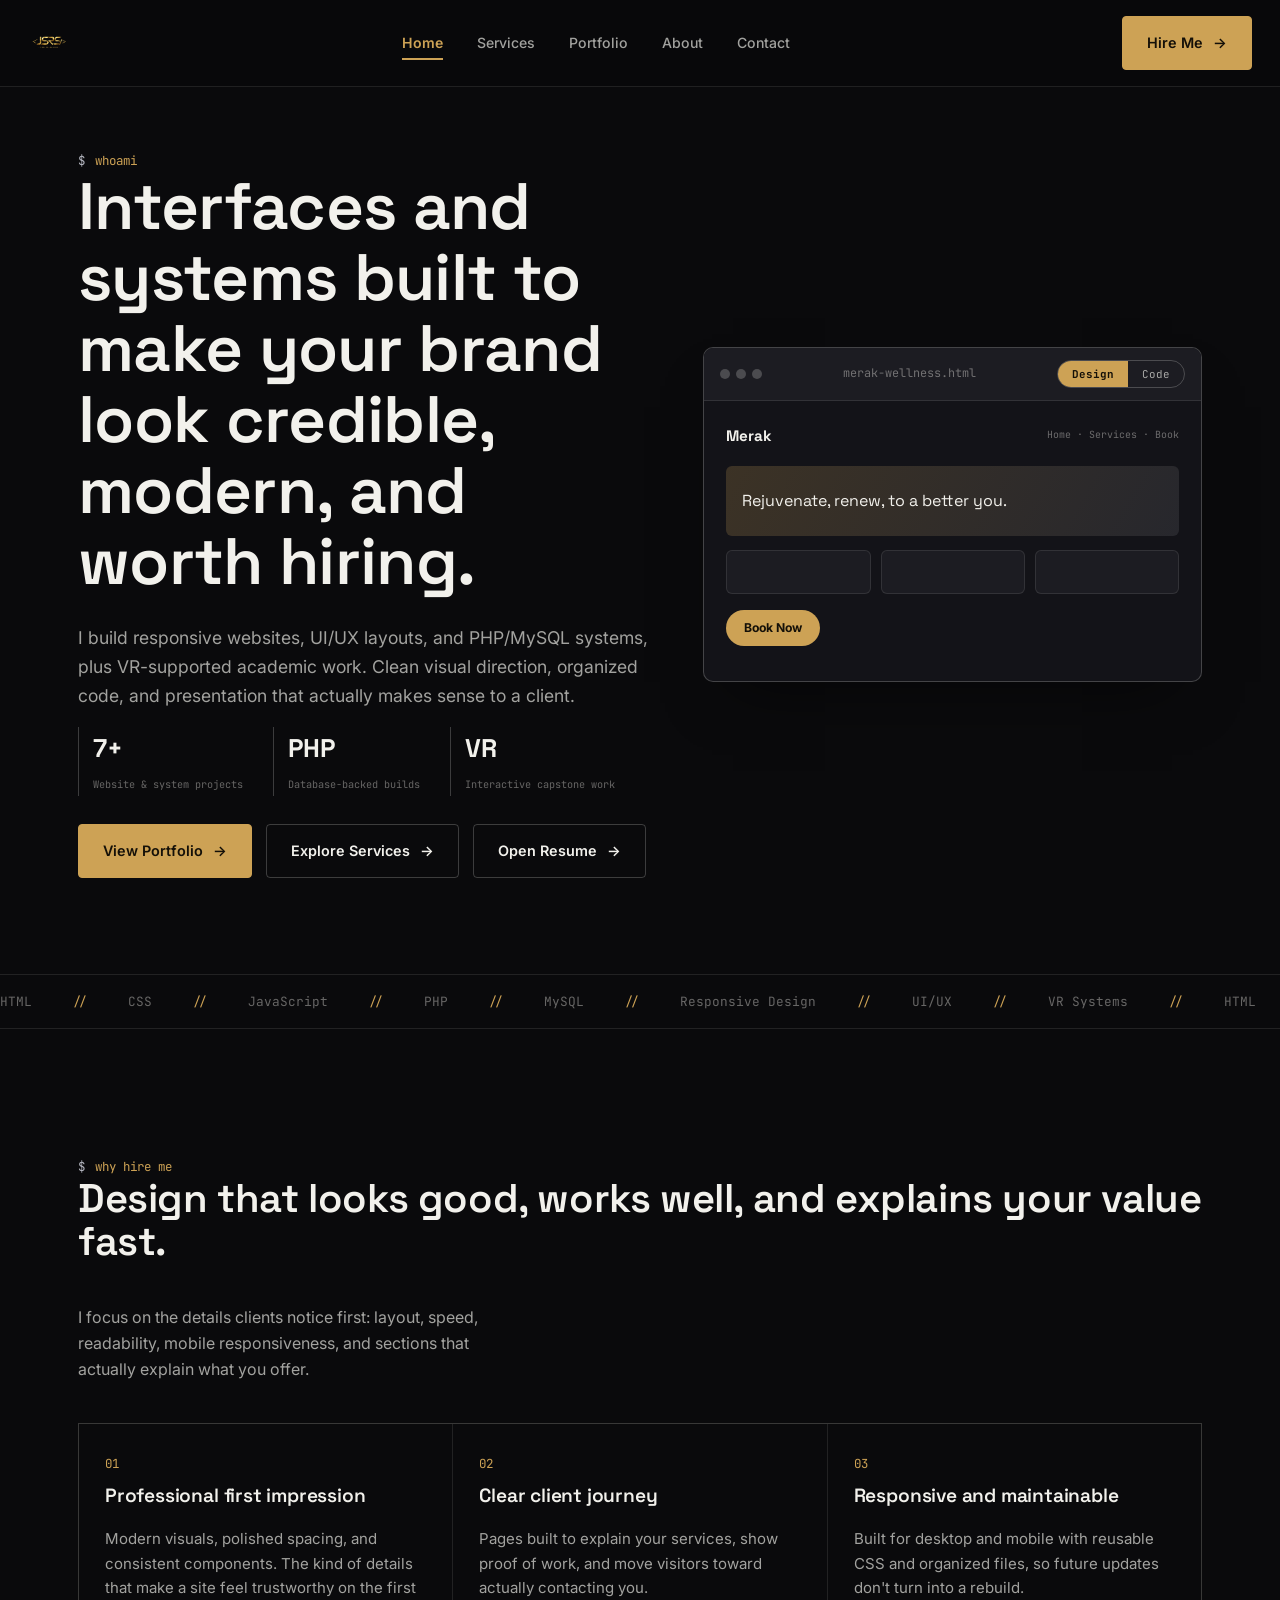
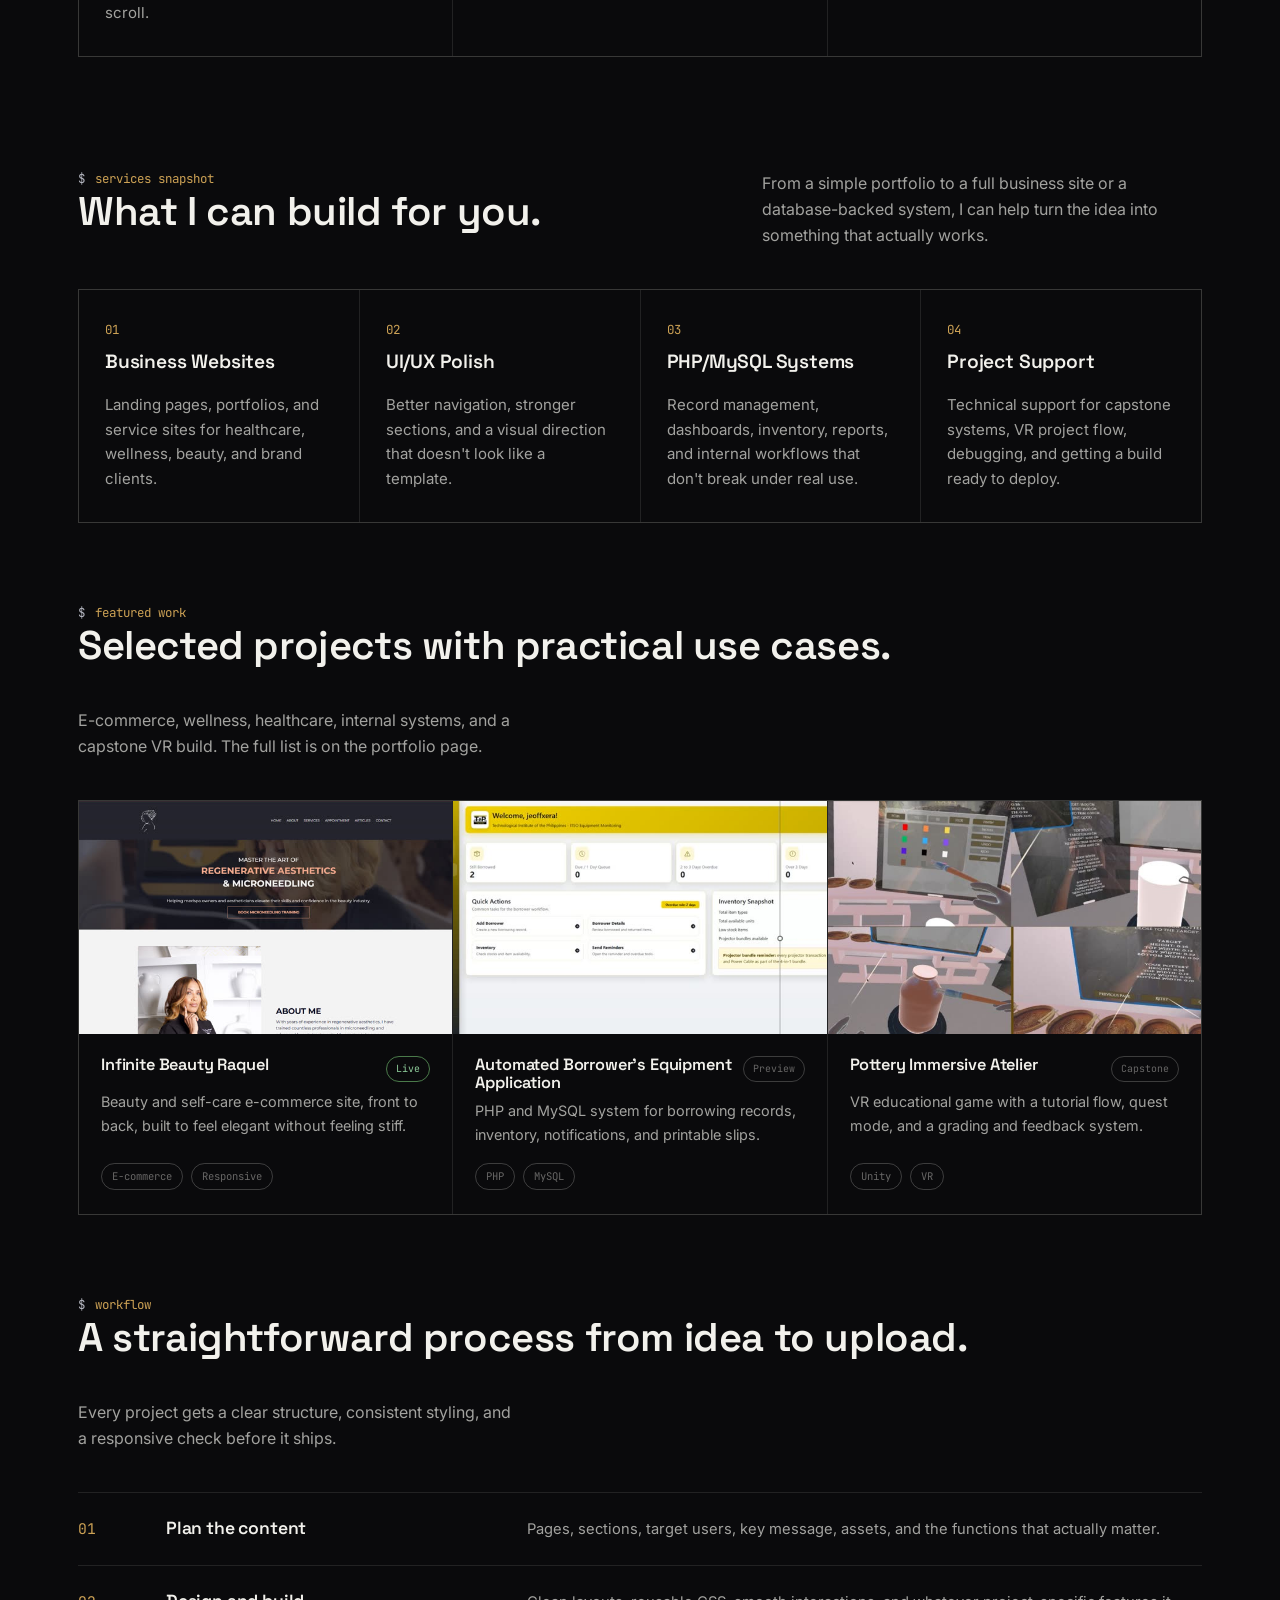
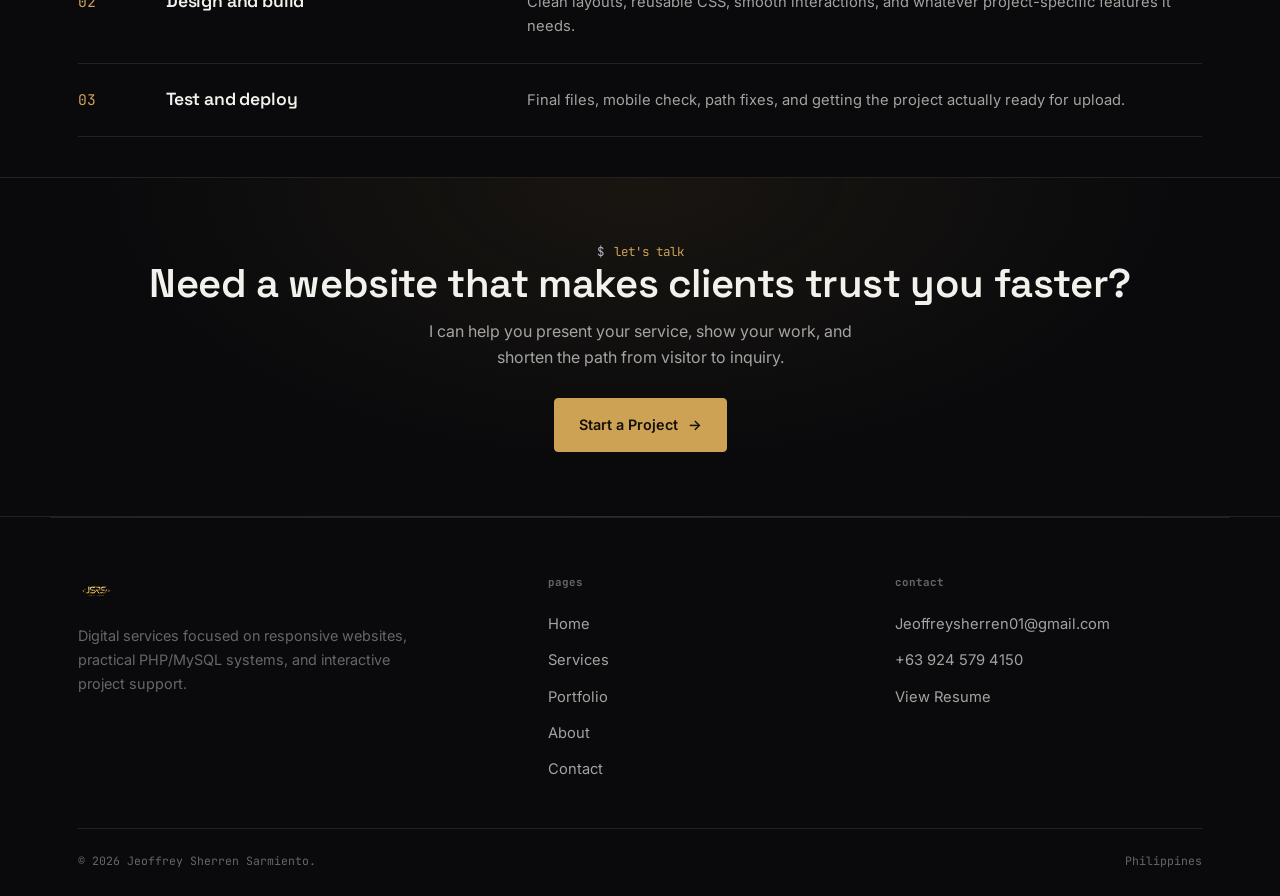
==== commit 2e90d2e2: "JSRS" ====
--- a/index.html
+++ b/index.html
@@ -5,7 +5,7 @@
 <meta name="viewport" content="width=device-width, initial-scale=1.0">
 <title>Jeoffrey Sherren Sarmiento | Web Developer</title>
 <meta name="description" content="Web developer building responsive websites, UI/UX, PHP and MySQL systems, and VR-supported academic projects. Based in the Philippines.">
-<link rel="icon" href="./assets/jeoffrey.png" type="image/png">
+<link rel="icon" href="./assets/jsrs-logo.png" type="image/png">
 <link rel="preconnect" href="https://fonts.googleapis.com">
 <link href="https://fonts.googleapis.com/css2?family=Space+Grotesk:wght@500;600;700&family=Inter:wght@400;500;600;700&family=JetBrains+Mono:wght@400;500;600&display=swap" rel="stylesheet">
 <link rel="stylesheet" href="./style.css">
@@ -14,8 +14,7 @@
 
 <header class="nav-bar">
   <a class="brand" href="./index.html">
-    <span class="mark">JS</span>
-    <span>JSRS<br><small>Web Developer</small></span>
+    <img class="brand-logo" src="./assets/jsrs-logo.png" alt="JSRS, Web Developer">
   </a>
   <button class="menu-toggle" aria-label="Open menu" aria-expanded="false">☰</button>
   <nav class="nav-links" aria-label="Main navigation">
@@ -207,7 +206,7 @@
 <footer class="footer wrap">
   <div class="footer-top">
     <div>
-      <a class="footer-brand" href="./index.html"><span class="mark">JS</span><span style="font-family:var(--display); font-weight:600; font-size:1.05rem; color:var(--paper);">JSRS</span></a>
+      <a class="footer-brand" href="./index.html"><img class="brand-logo" src="./assets/jsrs-logo.png" alt="JSRS, Web Developer"></a>
       <p>Digital services focused on responsive websites, practical PHP/MySQL systems, and interactive project support.</p>
     </div>
     <div class="footer-links">
--- a/style.css
+++ b/style.css
@@ -85,6 +85,8 @@
   border-bottom:1px solid var(--line);
 }
 .brand{ display:flex; align-items:center; gap:12px; }
+.brand-logo{ height:42px; width:auto; display:block; }
+.footer-brand .brand-logo{ height:36px; }
 .brand .mark{
   width:40px; height:40px; border-radius:var(--radius); background:var(--ink-3); border:1px solid var(--line-strong);
   display:flex; align-items:center; justify-content:center; font-family:var(--display); font-weight:700; font-size:1rem;
